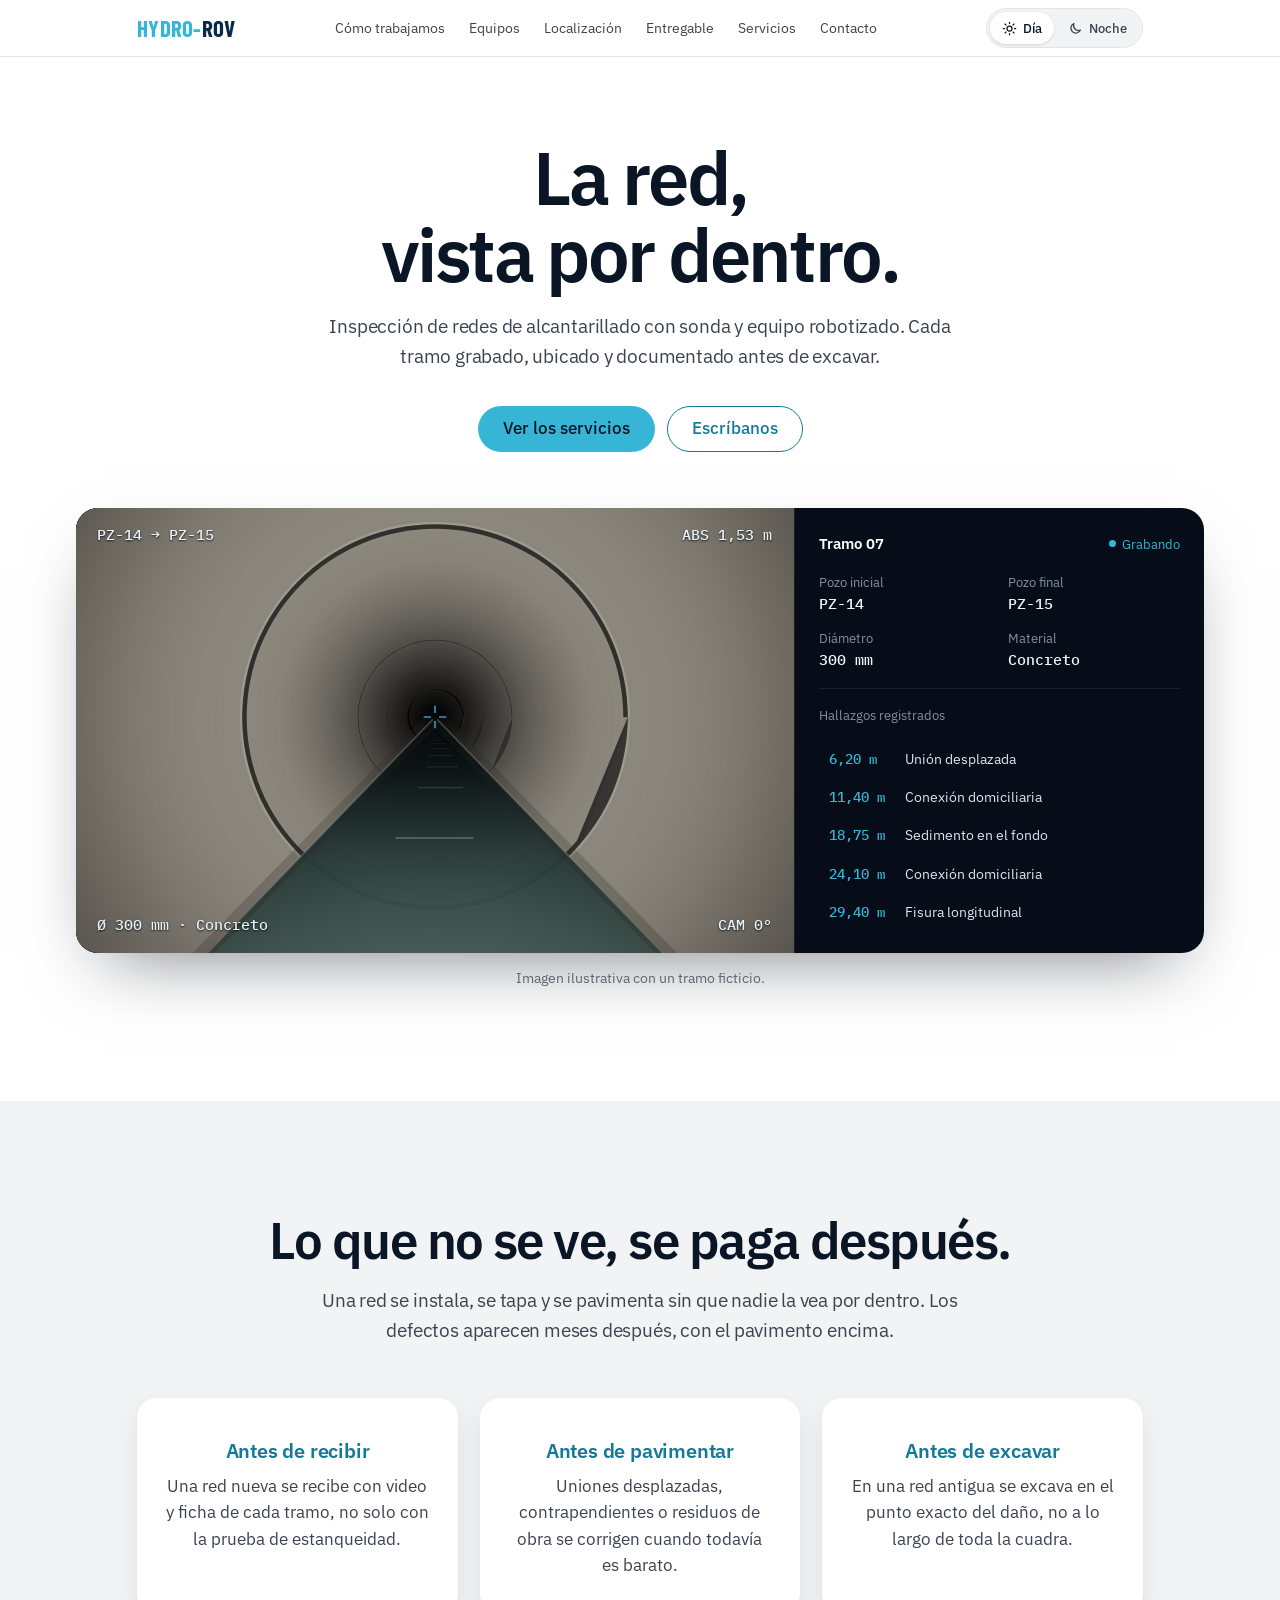
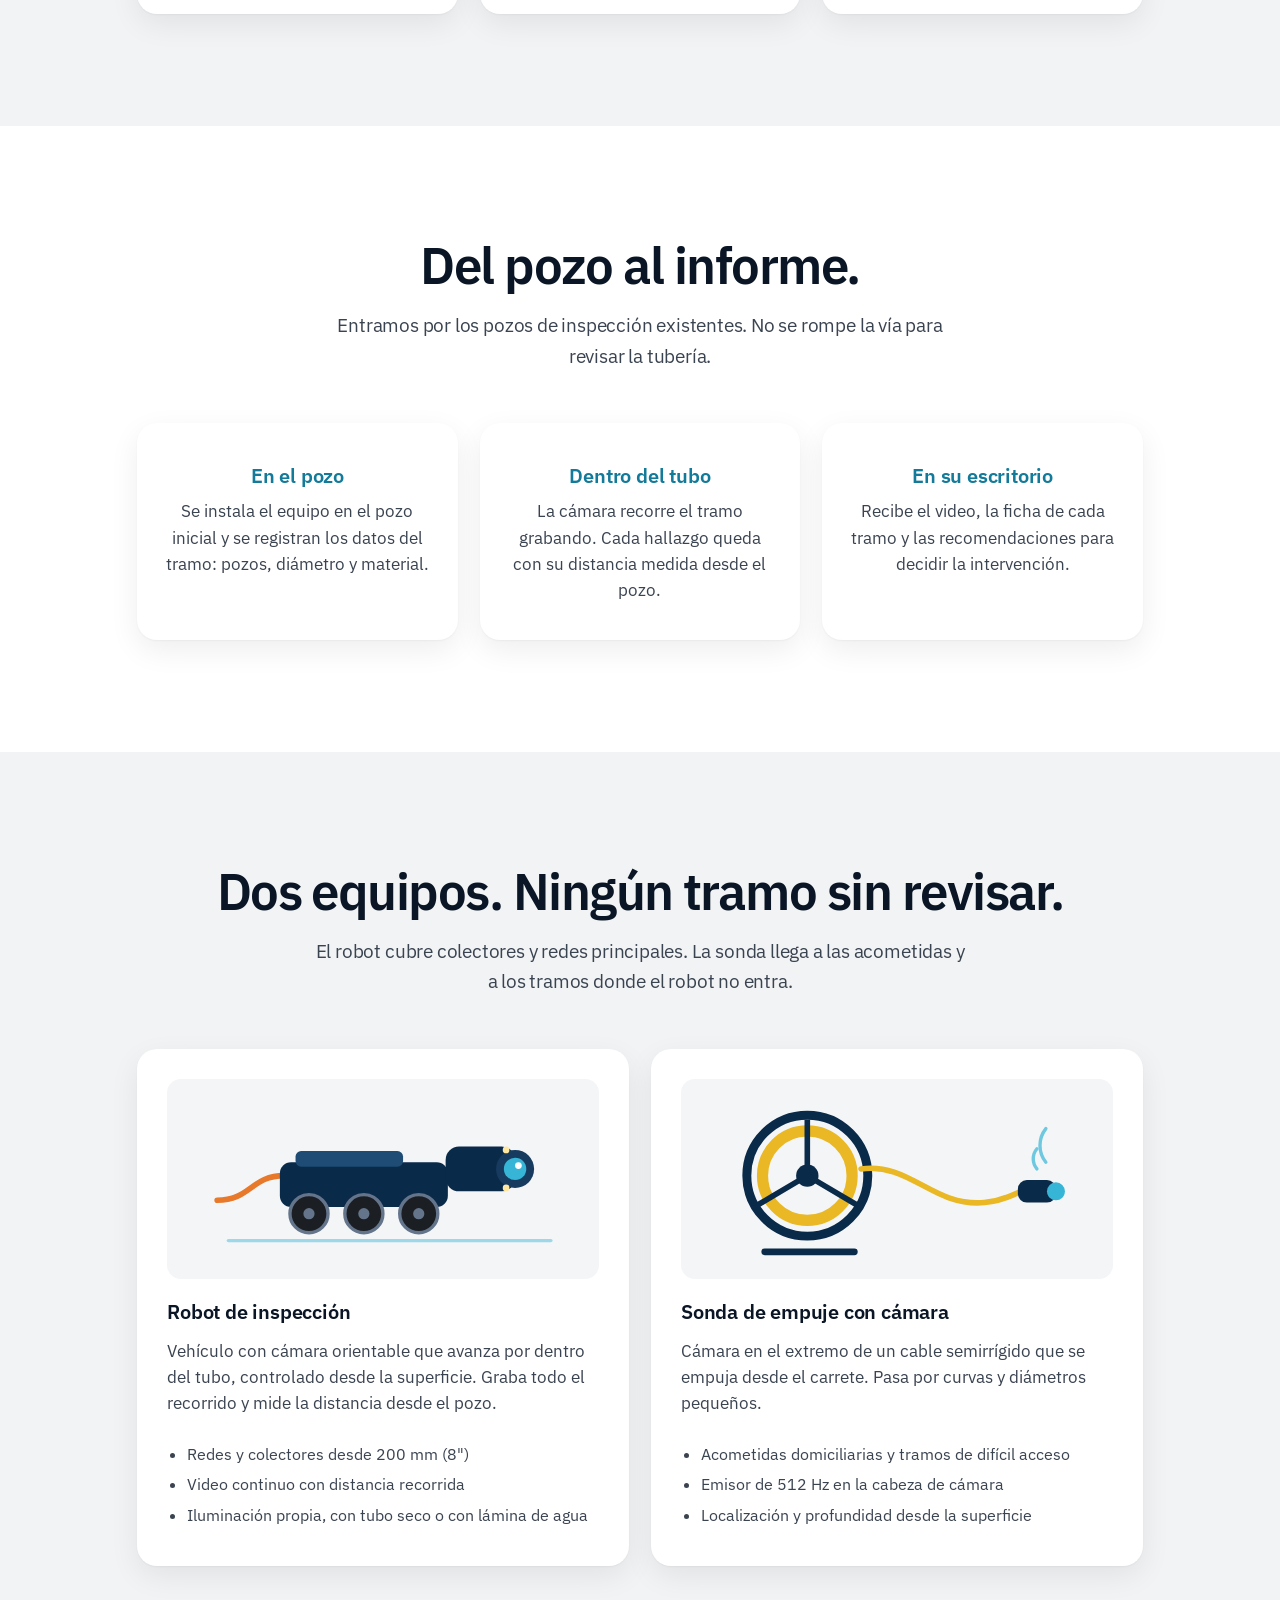
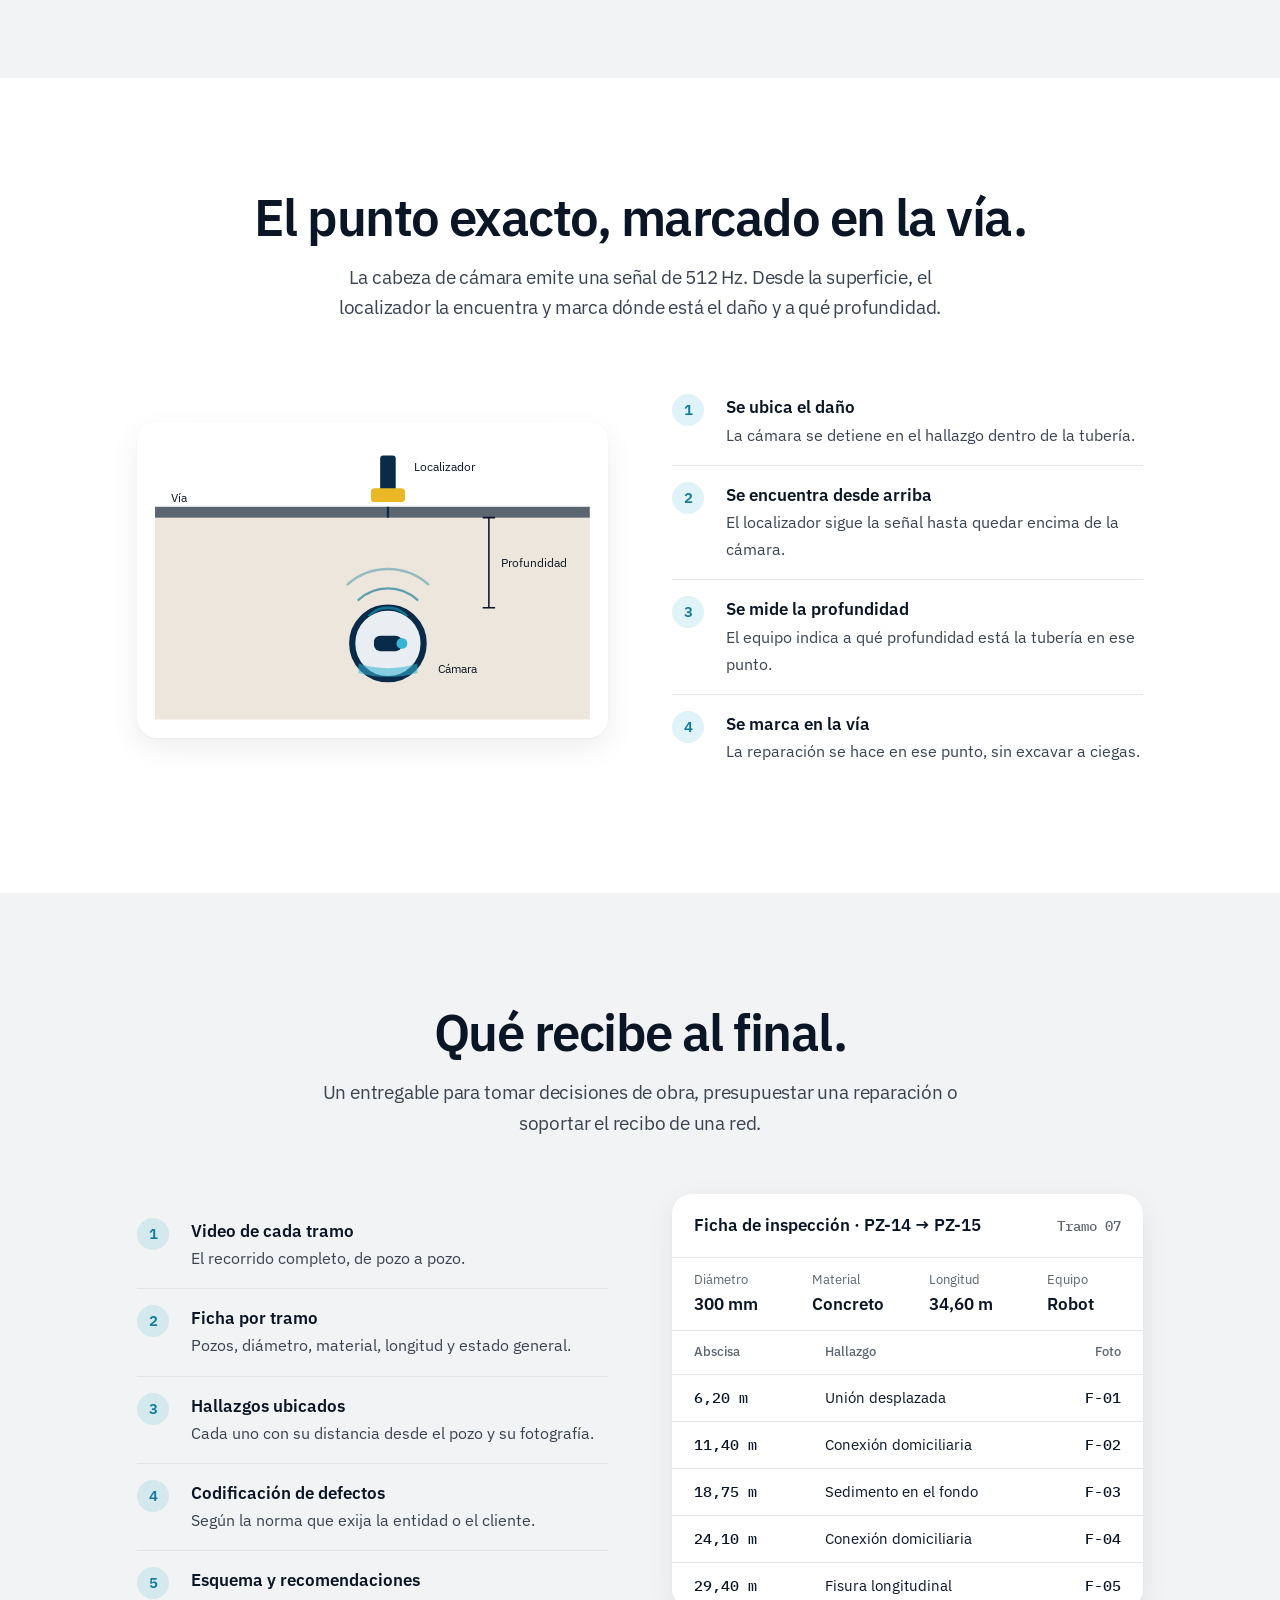
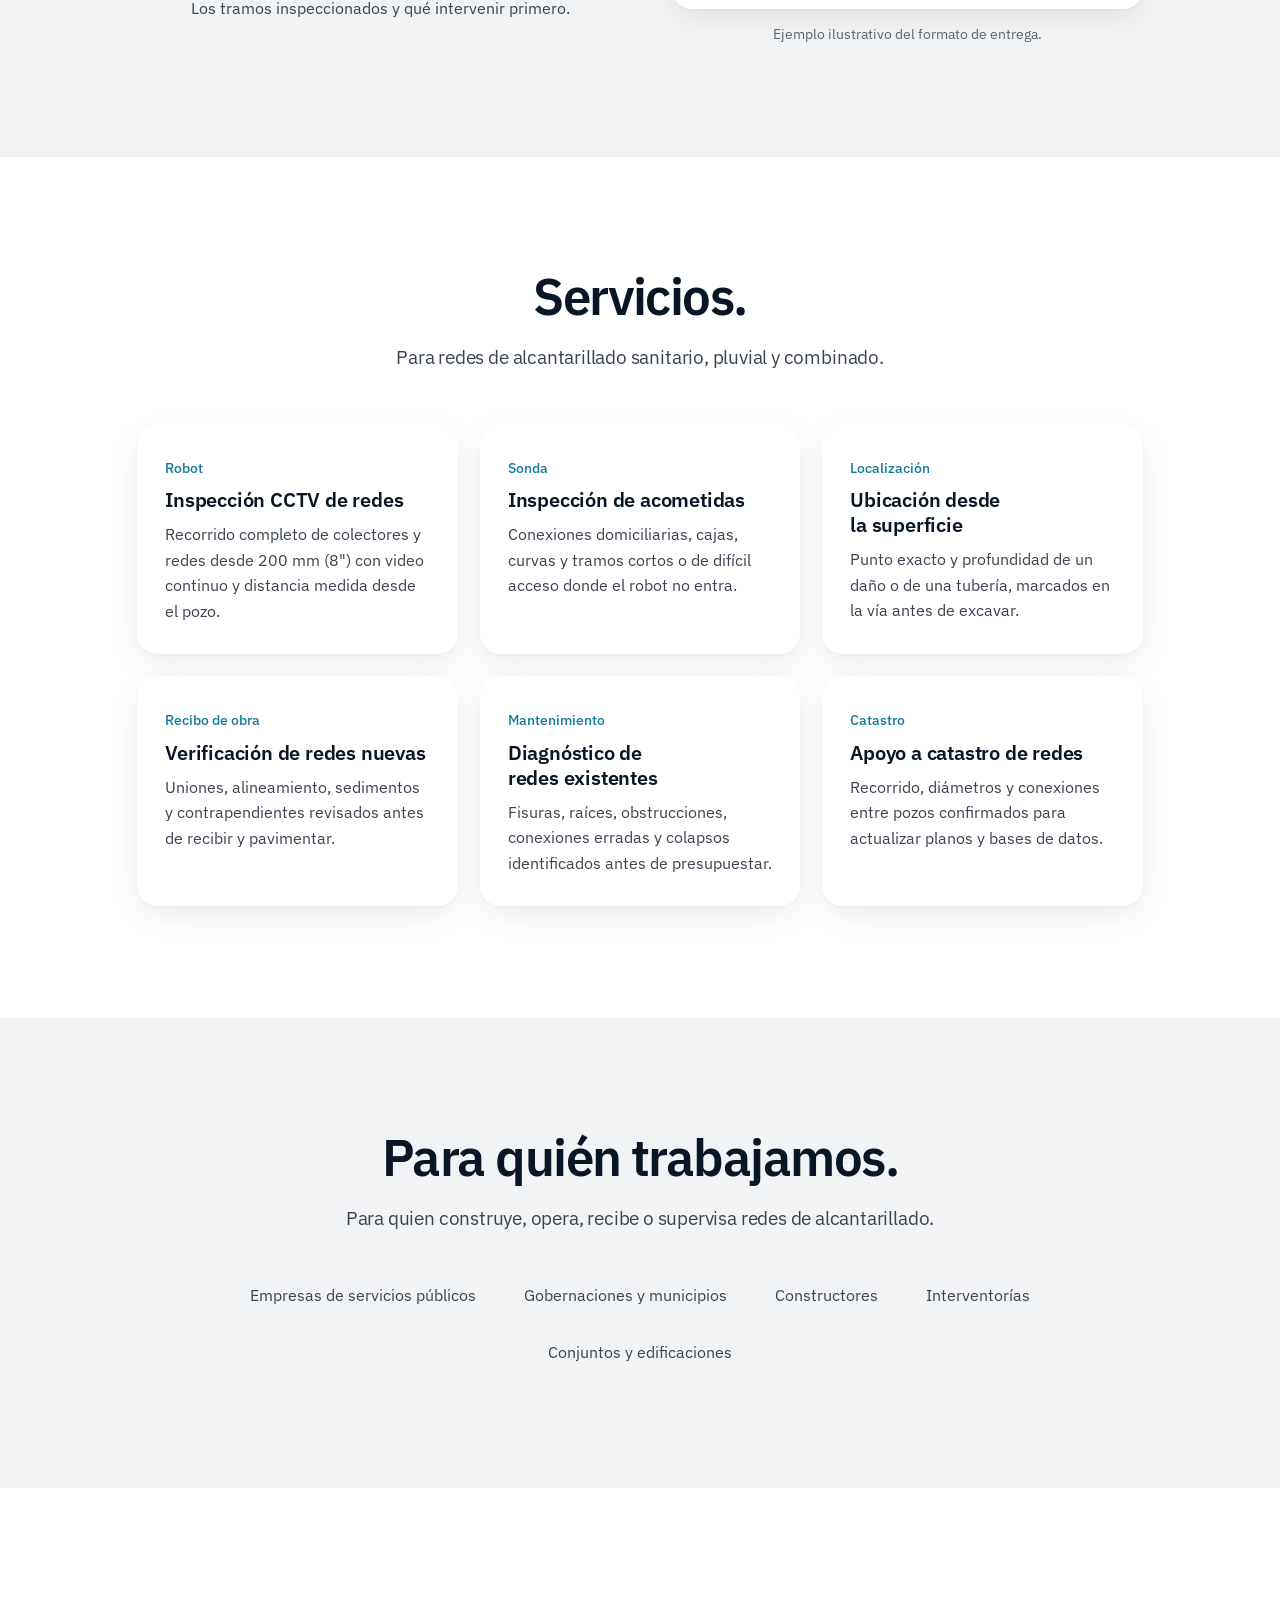
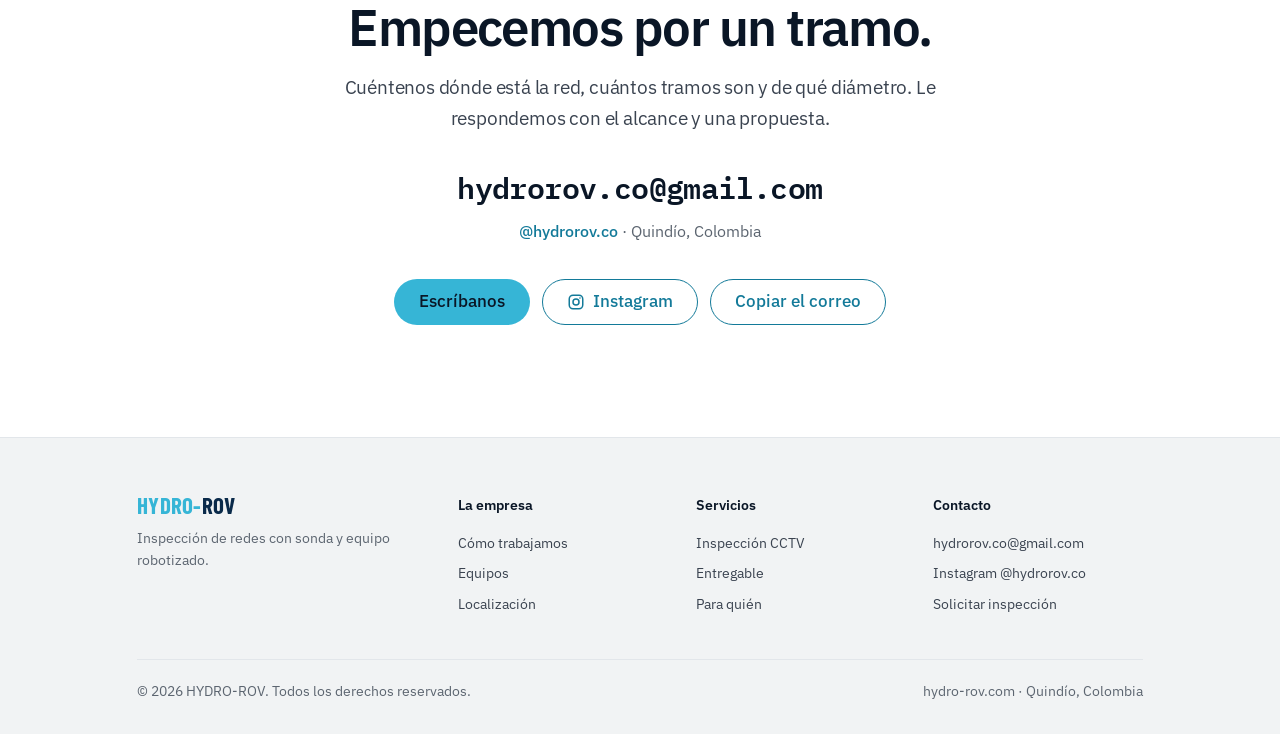
==== index.html @ fede7dc1 "Enlace a Instagram @hydrorov.co en contacto y pie; corrige tamaño de letra de botones Co-Authored-By" ====
<!DOCTYPE html>
<html lang="es">
<head>
<meta charset="utf-8">
<meta name="viewport" content="width=device-width, initial-scale=1">
<title>HYDRO-ROV · Inspección de redes</title>
<meta name="description" content="HYDRO-ROV: inspección CCTV de redes de alcantarillado con sonda y equipo robotizado. Cada tramo grabado, ubicado y documentado. Quindío, Colombia.">
<meta property="og:title" content="HYDRO-ROV · La red, vista por dentro.">
<meta property="og:description" content="Inspección de redes de alcantarillado con sonda y equipo robotizado.">
<meta property="og:url" content="https://hydro-rov.com">
<meta name="theme-color" content="#0A1626">
<link rel="icon" href="data:image/svg+xml,%3Csvg xmlns='http://www.w3.org/2000/svg' viewBox='0 0 64 64'%3E%3Crect width='64' height='64' rx='14' fill='%230A2A4A'/%3E%3Ccircle cx='32' cy='32' r='19' fill='none' stroke='%2336B5D6' stroke-width='6'/%3E%3Cpath d='M17 40 Q32 33 47 40' fill='none' stroke='%2336B5D6' stroke-width='5' stroke-linecap='round'/%3E%3Ccircle cx='32' cy='29' r='5' fill='%23fff'/%3E%3C/svg%3E">
<link rel="preconnect" href="https://fonts.googleapis.com">
<link rel="preconnect" href="https://fonts.gstatic.com" crossorigin>
<link href="https://fonts.googleapis.com/css2?family=IBM+Plex+Sans:wght@400;500;600;700&family=IBM+Plex+Mono:wght@500&family=Barlow+Condensed:wght@700&display=swap" rel="stylesheet">
<style>
/* VOICE: sobrio, formal (usted), titulares cortos terminados en punto — la línea de info.eva-pmo.com.
   IDEA: la pantalla del operador CCTV: lo que la cámara ve dentro del tubo y los datos del tramo al lado.
   PICTURE: consola oscura con la vista del tubo; equipos y corte de la vía dibujados en tarjetas blancas.
   COLOUR and TYPE: blanco y gris claro alternos, tinta casi negra, cian y azul marino del logo; IBM Plex Sans.
   LAYOUT: secciones centradas, tarjetas blancas sobre gris, una evidencia grande por sección, pie en tres columnas. */
:root{color-scheme:light dark;
 --bg:light-dark(#FFFFFF,#070B14);--alt:light-dark(#F1F3F4,#0B111D);--tile:light-dark(#FFFFFF,#0F1727);
 --ink:light-dark(#0A1626,#E6EAF0);--sub:light-dark(#3A4350,#B4BECB);--mute:light-dark(#5C6570,#8C98A8);
 --line:light-dark(#E2E6EA,#1C2638);--teal:light-dark(#137A99,#5CC8E4);
 --cyan:#36B5D6;--navy:#0A2A4A;--console:#070D18;
 --shadow:0 1px 2px rgba(0,0,0,.04),0 10px 30px rgba(0,0,0,.07)}
:root[data-theme=light]{color-scheme:light}:root[data-theme=dark]{color-scheme:dark}
*{box-sizing:border-box;min-width:0}
html{scroll-behavior:smooth;scroll-padding-top:64px;overflow-x:clip}
body{margin:0;background:var(--bg);color:var(--ink);font:17px/1.6 "IBM Plex Sans",system-ui,-apple-system,"Segoe UI",Arial,sans-serif;overflow-x:clip;-webkit-font-smoothing:antialiased}
h1,h2,h3{margin:0;font-weight:600;text-wrap:balance}
h1{font-size:clamp(44px,7vw,74px);line-height:1.04;letter-spacing:-.035em}
h2{font-size:clamp(34px,4.6vw,51px);line-height:1.06;letter-spacing:-.03em}
h3{font-size:20px;line-height:1.25;letter-spacing:-.01em}
p{margin:0}a{color:inherit}
.wrap{max-width:1108px;margin:0 auto;padding:0 max(32px,4vw)}
.c{text-align:center}
.sec{padding:clamp(72px,9vw,112px) 0}
.sec.alt{background:var(--alt)}
.sub{font-size:19px;color:var(--sub);max-width:660px;margin:18px auto 0;letter-spacing:-.01em}
.mono{font-family:"IBM Plex Mono",ui-monospace,monospace;font-weight:500}
.note{font-size:14px;color:var(--mute);text-align:center;margin-top:14px}
.btns{display:flex;flex-wrap:wrap;gap:12px;justify-content:center;margin-top:34px}
.btn{display:inline-flex;align-items:center;justify-content:center;min-height:46px;padding:0 24px;border-radius:980px;font-family:inherit;font-weight:500;font-size:17px;line-height:1;text-decoration:none;cursor:pointer;border:1px solid transparent;transition:background .15s,border-color .15s}
.btn.pri{background:var(--cyan);color:#0A1626}.btn.pri:hover{background:#56C4E0}
.btn.gho{border-color:var(--teal);color:var(--teal);background:transparent}.btn.gho:hover{background:color-mix(in srgb,var(--teal) 8%,transparent)}
a:focus-visible,button:focus-visible{outline:3px solid var(--cyan);outline-offset:3px}

/* Barra */
header{position:sticky;top:0;z-index:30;background:color-mix(in srgb,var(--bg) 86%,transparent);backdrop-filter:saturate(180%) blur(14px);-webkit-backdrop-filter:saturate(180%) blur(14px);border-bottom:1px solid var(--line)}
.bar{display:flex;align-items:center;justify-content:space-between;gap:16px;height:56px;max-width:1108px;margin:0 auto;padding:0 max(32px,4vw)}
.logo{font:700 23px/1 "Barlow Condensed",sans-serif;letter-spacing:.01em;text-decoration:none;white-space:nowrap}
.logo b{color:var(--cyan)}.logo span{color:light-dark(var(--navy),#fff)}
nav.main{display:flex;gap:2px;align-items:center}
nav.main a{font-size:14px;color:var(--sub);text-decoration:none;padding:8px 11px;border-radius:8px}
nav.main a:hover{color:var(--ink)}
.burger{display:none;width:44px;height:44px;border:0;background:transparent;color:var(--ink);border-radius:10px;cursor:pointer}
.velo{display:none}


/* Selector Día / Noche */
.modo{display:inline-flex;padding:3px;border-radius:980px;background:var(--alt);border:1px solid var(--line);gap:2px;margin-left:10px}
.modo button{border:0;background:transparent;color:var(--sub);font-family:inherit;font-weight:500;font-size:13px;line-height:1;padding:0 12px;height:32px;border-radius:980px;cursor:pointer;display:inline-flex;align-items:center;gap:6px}
.modo button[aria-pressed=true]{background:var(--tile);color:var(--ink);box-shadow:0 1px 3px rgba(0,0,0,.12)}
.modo svg{width:15px;height:15px}
.right{display:flex;align-items:center;gap:6px}
@media (max-width:820px){.modo{margin-left:0}.modo button{padding:0 10px;height:34px}}
@media (max-width:380px){.modo button span{display:none}}

/* Consola del héroe */
.hero{padding:clamp(64px,8vw,82px) 0 clamp(80px,10vw,112px)}
.console{margin:56px auto 0;max-width:1180px;padding:0 max(16px,2vw)}
.frame{background:var(--console);border-radius:22px;overflow:hidden;box-shadow:0 30px 70px -30px rgba(7,13,24,.55),0 0 0 1px rgba(255,255,255,.06);display:grid;grid-template-columns:minmax(0,1.75fr) minmax(0,1fr);color:#DCE6EF}
.cam{position:relative;background:#02070E;overflow:hidden;min-height:360px}
.cam canvas{position:absolute;inset:0;display:block;width:100%;height:100%}
.hud{position:absolute;color:#E8F4FA;font-size:clamp(11px,1.35vw,15px);text-shadow:0 1px 2px rgba(0,0,0,.8);white-space:nowrap}
.hud.tl{top:3.5%;left:3%}.hud.tr{top:3.5%;right:3%}.hud.bl{bottom:3.5%;left:3%}.hud.br{bottom:3.5%;right:3%}
.cross{position:absolute;left:50%;top:47%;width:4.5%;min-width:26px;transform:translate(-50%,-50%);opacity:.85}
.hl li{transition:background .3s}
.panel{text-align:left;padding:24px 24px 22px;border-left:1px solid rgba(255,255,255,.07);display:flex;flex-direction:column;gap:16px;font-size:14px}
.panel .k{color:#7F92A6;font-size:12.5px}
.panel .v{font-size:15px;color:#F2F6FA;white-space:nowrap}
.pgrid{display:grid;grid-template-columns:1fr 1fr;gap:12px 16px;padding-bottom:16px;border-bottom:1px solid rgba(255,255,255,.08)}
.pttl{display:flex;justify-content:space-between;align-items:center;gap:10px}
.pttl b{font-weight:600;font-size:15px;color:#fff}
.live{display:inline-flex;align-items:center;gap:6px;color:var(--cyan);font-size:12.5px}
.live i{width:7px;height:7px;border-radius:50%;background:var(--cyan);animation:blink 1.6s steps(1) infinite}
@keyframes blink{50%{opacity:0}}
.hl{list-style:none;margin:0;padding:0;display:flex;flex-direction:column;gap:2px}
.hl li{display:grid;grid-template-columns:66px minmax(0,1fr);gap:10px;padding:7px 10px;border-radius:8px}
.hl li.on{background:rgba(54,181,214,.12)}
.hl .a{color:var(--cyan);white-space:nowrap}

/* Tarjetas */
.tiles{display:grid;gap:22px;margin-top:52px}
.t3{grid-template-columns:repeat(3,minmax(0,1fr))}
.t2{grid-template-columns:repeat(2,minmax(0,1fr))}
.tile{background:var(--tile);border-radius:20px;padding:40px 28px 36px;box-shadow:var(--shadow)}
.tile.c h3{color:var(--teal);margin-bottom:10px}
.tile p{color:var(--sub);font-size:16.5px}
.tile.eq{padding:30px 30px 32px;display:flex;flex-direction:column;gap:14px}
.tile.eq svg{width:100%;height:auto;max-height:200px;margin-bottom:6px;background:#F3F5F7;border-radius:14px;padding:16px}
.tile ul{margin:6px 0 0;padding-left:20px;color:var(--sub);font-size:16px}.tile li{margin:5px 0}

/* Lista numerada */
.split{display:grid;grid-template-columns:minmax(0,1fr) minmax(0,1fr);gap:clamp(32px,5vw,64px);align-items:center;margin-top:56px}
.nums{list-style:none;margin:0;padding:0;counter-reset:n}
.nums li{counter-increment:n;display:grid;grid-template-columns:40px minmax(0,1fr);gap:14px;padding:16px 0;border-top:1px solid var(--line)}
.nums li:first-child{border-top:0}
.nums li::before{content:counter(n);width:32px;height:32px;border-radius:50%;background:color-mix(in srgb,var(--cyan) 16%,transparent);color:var(--teal);font-weight:600;font-size:15px;display:grid;place-items:center}
.nums b{display:block;font-weight:600;font-size:17px}
.nums span{color:var(--sub);font-size:16px}

/* Corte de vía */
.corte{background:#FFFFFF;border-radius:20px;box-shadow:var(--shadow);padding:18px}
.corte svg{display:block;width:100%;height:auto}

/* Ficha */
.ficha{background:var(--tile);border-radius:20px;box-shadow:var(--shadow);overflow:hidden}
.ficha .top{padding:18px 22px;border-bottom:1px solid var(--line);display:flex;justify-content:space-between;gap:10px;flex-wrap:wrap;align-items:baseline}
.ficha .top b{font-weight:600}.ficha .top span{color:var(--mute);font-size:14px;white-space:nowrap}
.datos{display:grid;grid-template-columns:repeat(4,minmax(0,1fr));border-bottom:1px solid var(--line)}
.datos div{padding:12px 22px}.datos small{display:block;color:var(--mute);font-size:13px}.datos b{font-weight:600;white-space:nowrap}
table{width:100%;border-collapse:collapse;font-size:15px}
th,td{text-align:left;padding:11px 22px;border-bottom:1px solid var(--line)}
th{font-size:13px;color:var(--mute);font-weight:500}
td.n{text-align:right;white-space:nowrap}tr:last-child td{border-bottom:0}

/* Servicios */
.srv{background:var(--tile);border-radius:20px;box-shadow:var(--shadow);padding:30px 28px 30px}
.srv small{color:var(--teal);font-size:14px;font-weight:500}
.srv h3{margin:6px 0 10px}
.srv p{color:var(--sub);font-size:16px}

/* Clientes */
.clientes{display:flex;flex-wrap:wrap;justify-content:center;gap:12px;margin-top:40px}
.clientes span{padding:10px 18px;border-radius:980px;background:var(--alt);color:var(--sub);font-size:16px}

/* Contacto */
.mail{font-size:clamp(22px,3vw,30px);font-weight:600;letter-spacing:-.02em;margin-top:30px;overflow-wrap:anywhere}
.lugar{color:var(--mute);margin-top:8px;font-size:16px}

.btn.ig{gap:8px}
.handle{color:var(--teal);text-decoration:none;font-weight:500}.handle:hover{text-decoration:underline}
/* Pie */
footer{background:var(--alt);border-top:1px solid var(--line);padding:56px 0 32px;font-size:14px;color:var(--mute)}
.cols{display:grid;grid-template-columns:1.4fr 1fr 1fr 1fr;gap:28px}
.cols h4{margin:0 0 12px;font-size:14px;font-weight:600;color:var(--ink)}
.cols a{display:block;text-decoration:none;color:var(--sub);padding:4px 0}.cols a:hover{color:var(--ink)}
.legal{margin-top:40px;padding-top:20px;border-top:1px solid var(--line);display:flex;flex-wrap:wrap;justify-content:space-between;gap:10px}

/* Aparición */
.rv{opacity:0;transform:translateY(18px);transition:opacity .7s ease,transform .7s ease}
.rv.in{opacity:1;transform:none}
@media (prefers-reduced-motion:reduce){.rv{opacity:1;transform:none;transition:none}.live i{animation:none}html{scroll-behavior:auto}}

@media (max-width:980px){
 .frame{grid-template-columns:minmax(0,1fr)}
 .cam{aspect-ratio:15/8;min-height:0}
 .panel{border-left:0;border-top:1px solid rgba(255,255,255,.07)}
 .t3{grid-template-columns:minmax(0,1fr)}
 .split{grid-template-columns:minmax(0,1fr)}
 .cols{grid-template-columns:1fr 1fr}
}
/* Celular: menú ☰ con velo */
@media (max-width:820px){
 .burger{display:grid;place-items:center}
 nav.main{position:fixed;top:56px;right:0;bottom:0;width:min(300px,84vw);flex-direction:column;align-items:stretch;gap:2px;padding:14px;background:var(--bg);border-left:1px solid var(--line);transform:translateX(100%);visibility:hidden;transition:transform .25s ease,visibility 0s linear .25s;z-index:40;overflow-y:auto}
 nav.main a{font-size:17px;padding:13px 14px;color:var(--ink)}
 body.menu nav.main{transform:none;visibility:visible;transition:transform .25s ease}
 body.menu .velo{display:block;position:fixed;inset:56px 0 0;background:rgba(7,11,20,.45);z-index:35}
 .t2{grid-template-columns:minmax(0,1fr)}
 .datos{grid-template-columns:repeat(2,minmax(0,1fr))}
}
@media (max-width:600px){
 .wrap,.bar{padding:0 20px}
 .tile{padding:30px 22px 28px}
 th,td{padding:10px 14px}.datos div{padding:10px 14px}
 .btns .btn{flex:1 1 100%}
 .cols{grid-template-columns:1fr}
 .hl li{grid-template-columns:60px minmax(0,1fr)}
}
/* Celular acostado: se resuelve por altura */
@media (max-height:560px) and (orientation:landscape){
 .hero{padding:36px 0 48px}h1{font-size:clamp(34px,5vw,48px)}
 .sub{font-size:17px;margin-top:12px}.btns{margin-top:20px}
 .console{margin-top:32px}
 .frame{grid-template-columns:minmax(0,1.5fr) minmax(0,1fr)}
 .panel{border-top:0;border-left:1px solid rgba(255,255,255,.07)}
 .cam{aspect-ratio:auto;min-height:240px}
 .sec{padding:48px 0}
}
</style>
</head>
<body>

<header>
 <div class="bar">
  <a class="logo" href="#inicio" aria-label="HYDRO-ROV, inicio"><b>HYDRO-</b><span>ROV</span></a>
  <nav class="main" id="menu" aria-label="Secciones">
   <a href="#como">Cómo trabajamos</a>
   <a href="#equipos">Equipos</a>
   <a href="#localizacion">Localización</a>
   <a href="#entregable">Entregable</a>
   <a href="#servicios">Servicios</a>
   <a href="#contacto">Contacto</a>
  </nav>
  <div class="right">
  <div class="modo" role="group" aria-label="Vista de la página">
   <button type="button" data-m="light" aria-pressed="true"><svg viewBox="0 0 24 24" fill="none" stroke="currentColor" stroke-width="2" stroke-linecap="round"><circle cx="12" cy="12" r="4"/><path d="M12 2v2M12 20v2M4.9 4.9l1.4 1.4M17.7 17.7l1.4 1.4M2 12h2M20 12h2M4.9 19.1l1.4-1.4M17.7 6.3l1.4-1.4"/></svg><span>Día</span></button>
   <button type="button" data-m="dark" aria-pressed="false"><svg viewBox="0 0 24 24" fill="none" stroke="currentColor" stroke-width="2" stroke-linecap="round" stroke-linejoin="round"><path d="M20 14.5A8 8 0 0 1 9.5 4a8 8 0 1 0 10.5 10.5z"/></svg><span>Noche</span></button>
  </div>
  <button class="burger" id="burger" type="button" aria-label="Abrir menú" aria-expanded="false" aria-controls="menu">
   <svg width="24" height="24" viewBox="0 0 24 24" fill="none" stroke="currentColor" stroke-width="2" stroke-linecap="round"><path d="M4 7h16M4 12h16M4 17h16"/></svg>
  </button>
  </div>
 </div>
 <div class="velo" id="velo"></div>
</header>

<main>
<section class="hero c" id="inicio">
 <div class="wrap">
  <h1>La red,<br>vista por dentro.</h1>
  <p class="sub">Inspección de redes de alcantarillado con sonda y equipo robotizado. Cada tramo grabado, ubicado y documentado antes de excavar.</p>
  <div class="btns">
   <a class="btn pri" href="#servicios">Ver los servicios</a>
   <a class="btn gho" href="#contacto">Escríbanos</a>
  </div>
 </div>
 <div class="console rv">
  <div class="frame">
   <div class="cam">
    <canvas id="tubo" role="img" aria-label="Recorrido de la cámara dentro de una tubería de concreto: uniones entre tubos, acometidas domiciliarias y lámina de agua en el fondo"></canvas>
    <div class="hud tl mono">PZ-14 → PZ-15</div>
    <div class="hud tr mono" id="abs">ABS 0,00 m</div>
    <div class="hud bl mono">Ø 300 mm · Concreto</div>
    <div class="hud br mono">CAM 0°</div>
    <svg class="cross" viewBox="0 0 40 40" aria-hidden="true"><path d="M20 6v9M20 25v9M6 20h9M25 20h9" stroke="#36B5D6" stroke-width="2" fill="none"/></svg>
   </div>
   <aside class="panel" aria-label="Datos del tramo">
    <div class="pttl"><b>Tramo 07</b><span class="live"><i></i>Grabando</span></div>
    <div class="pgrid">
     <div><div class="k">Pozo inicial</div><div class="v mono">PZ-14</div></div>
     <div><div class="k">Pozo final</div><div class="v mono">PZ-15</div></div>
     <div><div class="k">Diámetro</div><div class="v mono">300 mm</div></div>
     <div><div class="k">Material</div><div class="v mono">Concreto</div></div>
    </div>
    <div class="k">Hallazgos registrados</div>
    <ul class="hl" id="hl"></ul>
   </aside>
  </div>
  <p class="note">Imagen ilustrativa con un tramo ficticio.</p>
 </div>
</section>

<section class="sec alt" id="porque">
 <div class="wrap c">
  <h2>Lo que no se ve, se paga después.</h2>
  <p class="sub">Una red se instala, se tapa y se pavimenta sin que nadie la vea por dentro. Los defectos aparecen meses después, con el pavimento encima.</p>
  <div class="tiles t3">
   <div class="tile c rv"><h3>Antes de recibir</h3><p>Una red nueva se recibe con video y ficha de cada tramo, no solo con la prueba de estanqueidad.</p></div>
   <div class="tile c rv"><h3>Antes de pavimentar</h3><p>Uniones desplazadas, contrapendientes o residuos de obra se corrigen cuando todavía es barato.</p></div>
   <div class="tile c rv"><h3>Antes de excavar</h3><p>En una red antigua se excava en el punto exacto del daño, no a lo largo de toda la cuadra.</p></div>
  </div>
 </div>
</section>

<section class="sec" id="como">
 <div class="wrap c">
  <h2>Del pozo al informe.</h2>
  <p class="sub">Entramos por los pozos de inspección existentes. No se rompe la vía para revisar la tubería.</p>
  <div class="tiles t3">
   <div class="tile c rv"><h3>En el pozo</h3><p>Se instala el equipo en el pozo inicial y se registran los datos del tramo: pozos, diámetro y material.</p></div>
   <div class="tile c rv"><h3>Dentro del tubo</h3><p>La cámara recorre el tramo grabando. Cada hallazgo queda con su distancia medida desde el pozo.</p></div>
   <div class="tile c rv"><h3>En su escritorio</h3><p>Recibe el video, la ficha de cada tramo y las recomendaciones para decidir la intervención.</p></div>
  </div>
 </div>
</section>

<section class="sec alt" id="equipos">
 <div class="wrap c">
  <h2>Dos equipos. Ningún tramo sin revisar.</h2>
  <p class="sub">El robot cubre colectores y redes principales. La sonda llega a las acometidas y a los tramos donde el robot no entra.</p>
  <div class="tiles t2" style="text-align:left">
   <article class="tile eq rv">
    <svg viewBox="0 0 320 150" aria-hidden="true">
     <path d="M12 94 C42 94 42 72 72 72" fill="none" stroke="#E8782A" stroke-width="5" stroke-linecap="round"/>
     <rect x="68" y="60" width="150" height="40" rx="10" fill="#0A2A4A"/>
     <rect x="82" y="50" width="96" height="14" rx="5" fill="#1E4C74"/>
     <rect x="216" y="46" width="62" height="40" rx="12" fill="#0A2A4A"/>
     <circle cx="278" cy="66" r="17" fill="#173B5E"/><circle cx="278" cy="66" r="10" fill="#36B5D6"/><circle cx="281" cy="63" r="3" fill="#fff"/>
     <g fill="#FFE7A0"><circle cx="270" cy="49" r="3"/><circle cx="270" cy="83" r="3"/></g>
     <g fill="#1B1F24" stroke="#64748B" stroke-width="3"><circle cx="94" cy="106" r="17"/><circle cx="143" cy="106" r="17"/><circle cx="192" cy="106" r="17"/></g>
     <g fill="#64748B"><circle cx="94" cy="106" r="5"/><circle cx="143" cy="106" r="5"/><circle cx="192" cy="106" r="5"/></g>
     <path d="M22 130 H310" stroke="#36B5D6" stroke-width="3" stroke-linecap="round" opacity=".45"/>
    </svg>
    <h3>Robot de inspección</h3>
    <p>Vehículo con cámara orientable que avanza por dentro del tubo, controlado desde la superficie. Graba todo el recorrido y mide la distancia desde el pozo.</p>
    <ul><li>Redes y colectores desde 200 mm (8")</li><li>Video continuo con distancia recorrida</li><li>Iluminación propia, con tubo seco o con lámina de agua</li></ul>
   </article>
   <article class="tile eq rv">
    <svg viewBox="0 0 320 150" aria-hidden="true">
     <circle cx="80" cy="72" r="54" fill="none" stroke="#0A2A4A" stroke-width="8"/>
     <circle cx="80" cy="72" r="40" fill="none" stroke="#E9B824" stroke-width="10"/>
     <circle cx="80" cy="72" r="10" fill="#0A2A4A"/>
     <path d="M80 72 L80 22 M80 72 L124 98 M80 72 L36 98" stroke="#0A2A4A" stroke-width="5"/>
     <path d="M128 66 C172 60 192 100 238 96 C258 94 264 88 272 86" fill="none" stroke="#E9B824" stroke-width="5" stroke-linecap="round"/>
     <rect x="268" y="76" width="34" height="20" rx="8" fill="#0A2A4A"/><circle cx="302" cy="86" r="8" fill="#36B5D6"/>
     <g fill="none" stroke="#36B5D6" stroke-width="3" stroke-linecap="round" opacity=".7"><path d="M285 66 a14 14 0 0 1 0 -18"/><path d="M293 60 a24 24 0 0 1 0 -30"/></g>
     <path d="M42 140 H122" stroke="#0A2A4A" stroke-width="6" stroke-linecap="round"/>
    </svg>
    <h3>Sonda de empuje con cámara</h3>
    <p>Cámara en el extremo de un cable semirrígido que se empuja desde el carrete. Pasa por curvas y diámetros pequeños.</p>
    <ul><li>Acometidas domiciliarias y tramos de difícil acceso</li><li>Emisor de 512 Hz en la cabeza de cámara</li><li>Localización y profundidad desde la superficie</li></ul>
   </article>
  </div>
 </div>
</section>

<section class="sec" id="localizacion">
 <div class="wrap">
  <div class="c">
   <h2>El punto exacto, marcado en la vía.</h2>
   <p class="sub">La cabeza de cámara emite una señal de 512 Hz. Desde la superficie, el localizador la encuentra y marca dónde está el daño y a qué profundidad.</p>
  </div>
  <div class="split">
   <div class="corte rv">
    <svg viewBox="0 0 560 360" role="img" aria-label="Corte de la vía: tubería enterrada con la cámara emitiendo señal hacia el localizador en la superficie">
     <rect x="0" y="0" width="560" height="96" fill="none"/>
     <rect x="0" y="96" width="560" height="264" fill="#C9B79A" opacity=".35"/>
     <rect x="0" y="86" width="560" height="14" fill="#5B6670"/>
     <circle cx="300" cy="262" r="46" fill="#E8EEF2" stroke="#0A2A4A" stroke-width="8"/>
     <path d="M262 288 Q300 300 338 288 L338 300 Q300 310 262 300Z" fill="#36B5D6" opacity=".55"/>
     <rect x="282" y="252" width="36" height="20" rx="8" fill="#0A2A4A"/><circle cx="318" cy="262" r="7" fill="#36B5D6"/>
     <g fill="none" stroke="#137A99" stroke-width="3" stroke-linecap="round">
      <path d="M276 226 a34 34 0 0 1 48 0" opacity=".9"/><path d="M262 206 a56 56 0 0 1 76 0" opacity=".65"/><path d="M248 186 a78 78 0 0 1 104 0" opacity=".4"/>
     </g>
     <rect x="290" y="20" width="20" height="50" rx="4" fill="#0A2A4A"/>
     <rect x="278" y="62" width="44" height="18" rx="5" fill="#E9B824"/>
     <path d="M300 86 V100" stroke="#0A2A4A" stroke-width="3"/>
     <g stroke="#0A1626" stroke-width="2" fill="none"><path d="M430 100 V216"/><path d="M422 100 H438 M422 216 H438"/></g>
     <g font-family="IBM Plex Sans, sans-serif" font-size="16" fill="#0A1626">
      <text x="334" y="40">Localizador</text>
      <text x="446" y="164">Profundidad</text>
      <text x="20" y="80">Vía</text>
      <text x="364" y="300">Cámara</text>
     </g>
    </svg>
   </div>
   <ol class="nums">
    <li><div><b>Se ubica el daño</b><span>La cámara se detiene en el hallazgo dentro de la tubería.</span></div></li>
    <li><div><b>Se encuentra desde arriba</b><span>El localizador sigue la señal hasta quedar encima de la cámara.</span></div></li>
    <li><div><b>Se mide la profundidad</b><span>El equipo indica a qué profundidad está la tubería en ese punto.</span></div></li>
    <li><div><b>Se marca en la vía</b><span>La reparación se hace en ese punto, sin excavar a ciegas.</span></div></li>
   </ol>
  </div>
 </div>
</section>

<section class="sec alt" id="entregable">
 <div class="wrap">
  <div class="c">
   <h2>Qué recibe al final.</h2>
   <p class="sub">Un entregable para tomar decisiones de obra, presupuestar una reparación o soportar el recibo de una red.</p>
  </div>
  <div class="split">
   <ol class="nums rv">
    <li><div><b>Video de cada tramo</b><span>El recorrido completo, de pozo a pozo.</span></div></li>
    <li><div><b>Ficha por tramo</b><span>Pozos, diámetro, material, longitud y estado general.</span></div></li>
    <li><div><b>Hallazgos ubicados</b><span>Cada uno con su distancia desde el pozo y su fotografía.</span></div></li>
    <li><div><b>Codificación de defectos</b><span>Según la norma que exija la entidad o el cliente.</span></div></li>
    <li><div><b>Esquema y recomendaciones</b><span>Los tramos inspeccionados y qué intervenir primero.</span></div></li>
   </ol>
   <figure style="margin:0" class="rv">
    <div class="ficha">
     <div class="top"><b>Ficha de inspección · PZ-14 → PZ-15</b><span class="mono">Tramo 07</span></div>
     <div class="datos">
      <div><small>Diámetro</small><b>300 mm</b></div>
      <div><small>Material</small><b>Concreto</b></div>
      <div><small>Longitud</small><b>34,60 m</b></div>
      <div><small>Equipo</small><b>Robot</b></div>
     </div>
     <div style="overflow-x:auto">
      <table>
       <thead><tr><th>Abscisa</th><th>Hallazgo</th><th style="text-align:right">Foto</th></tr></thead>
       <tbody id="hallazgos"></tbody>
      </table>
     </div>
    </div>
    <figcaption class="note">Ejemplo ilustrativo del formato de entrega.</figcaption>
   </figure>
  </div>
 </div>
</section>

<section class="sec" id="servicios">
 <div class="wrap c">
  <h2>Servicios.</h2>
  <p class="sub">Para redes de alcantarillado sanitario, pluvial y combinado.</p>
  <div class="tiles t3" style="text-align:left" id="lista-srv"></div>
 </div>
</section>

<section class="sec alt" id="clientes">
 <div class="wrap c">
  <h2>Para quién trabajamos.</h2>
  <p class="sub">Para quien construye, opera, recibe o supervisa redes de alcantarillado.</p>
  <div class="clientes">
   <span>Empresas de servicios públicos</span><span>Gobernaciones y municipios</span><span>Constructores</span><span>Interventorías</span><span>Conjuntos y edificaciones</span>
  </div>
 </div>
</section>

<section class="sec" id="contacto">
 <div class="wrap c">
  <h2>Empecemos por un tramo.</h2>
  <p class="sub">Cuéntenos dónde está la red, cuántos tramos son y de qué diámetro. Le respondemos con el alcance y una propuesta.</p>
  <p class="mail mono">hydrorov.co@gmail.com</p>
  <p class="lugar"><a href="https://www.instagram.com/hydrorov.co/" target="_blank" rel="noopener" class="handle">@hydrorov.co</a> · Quindío, Colombia</p>
  <div class="btns">
   <a class="btn pri" href="mailto:hydrorov.co@gmail.com?subject=Solicitud%20de%20inspecci%C3%B3n%20de%20redes">Escríbanos</a>
   <a class="btn gho ig" href="https://www.instagram.com/hydrorov.co/" target="_blank" rel="noopener"><svg viewBox="0 0 24 24" width="18" height="18" fill="none" stroke="currentColor" stroke-width="2" aria-hidden="true"><rect x="3" y="3" width="18" height="18" rx="5"/><circle cx="12" cy="12" r="4"/><circle cx="17.3" cy="6.7" r="1.1" fill="currentColor" stroke="none"/></svg>Instagram</a>
   <button class="btn gho" id="copiar" type="button">Copiar el correo</button>
   <a class="btn gho" id="wa" href="#" style="display:none">WhatsApp</a>
  </div>
 </div>
</section>
</main>

<footer>
 <div class="wrap">
  <div class="cols">
   <div><a class="logo" href="#inicio" style="padding:0"><b>HYDRO-</b><span>ROV</span></a><p style="margin-top:10px;max-width:26em">Inspección de redes con sonda y equipo robotizado.</p></div>
   <div><h4>La empresa</h4><a href="#como">Cómo trabajamos</a><a href="#equipos">Equipos</a><a href="#localizacion">Localización</a></div>
   <div><h4>Servicios</h4><a href="#servicios">Inspección CCTV</a><a href="#entregable">Entregable</a><a href="#clientes">Para quién</a></div>
   <div><h4>Contacto</h4><a href="mailto:hydrorov.co@gmail.com">hydrorov.co@gmail.com</a><a href="https://www.instagram.com/hydrorov.co/" target="_blank" rel="noopener">Instagram @hydrorov.co</a><a href="#contacto">Solicitar inspección</a></div>
  </div>
  <div class="legal"><span>© <span id="anio">2026</span> HYDRO-ROV. Todos los derechos reservados.</span><span>hydro-rov.com · Quindío, Colombia</span></div>
 </div>
</footer>

<script>
{
 /* CONFIGURACIÓN: número de WhatsApp con indicativo, sin espacios ni +. Ej: 573001234567. Vacío = sin botón. */
 const WHATSAPP = '';

 const servicios = [
  ['Robot','Inspección CCTV de redes','Recorrido completo de colectores y redes desde 200 mm (8") con video continuo y distancia medida desde el pozo.'],
  ['Sonda','Inspección de acometidas','Conexiones domiciliarias, cajas, curvas y tramos cortos o de difícil acceso donde el robot no entra.'],
  ['Localización','Ubicación desde la superficie','Punto exacto y profundidad de un daño o de una tubería, marcados en la vía antes de excavar.'],
  ['Recibo de obra','Verificación de redes nuevas','Uniones, alineamiento, sedimentos y contrapendientes revisados antes de recibir y pavimentar.'],
  ['Mantenimiento','Diagnóstico de redes existentes','Fisuras, raíces, obstrucciones, conexiones erradas y colapsos identificados antes de presupuestar.'],
  ['Catastro','Apoyo a catastro de redes','Recorrido, diámetros y conexiones entre pozos confirmados para actualizar planos y bases de datos.']
 ];
 document.getElementById('lista-srv').innerHTML = servicios.map(([c,t,d]) =>
  `<div class="srv rv"><small>${c}</small><h3>${t}</h3><p>${d}</p></div>`).join('');

 /* Hallazgos del tramo de ejemplo (abscisa en m desde el pozo inicial) */
 const H = [
  {a:6.20,  t:'Unión desplazada',      k:'union'},
  {a:11.40, t:'Conexión domiciliaria', k:'aco', ang:38},
  {a:18.75, t:'Sedimento en el fondo', k:'sed'},
  {a:24.10, t:'Conexión domiciliaria', k:'aco', ang:146},
  {a:29.40, t:'Fisura longitudinal',   k:'fis', ang:204}
 ];
 const fmt = v => v.toFixed(2).replace('.', ',') + ' m';
 document.getElementById('hallazgos').innerHTML = H.map((h,i) =>
  `<tr><td class="mono" style="white-space:nowrap">${fmt(h.a)}</td><td>${h.t}</td><td class="mono n">F-0${i+1}</td></tr>`).join('');
 const hl = document.getElementById('hl');
 hl.innerHTML = H.map(h => `<li><span class="a mono">${fmt(h.a)}</span><span>${h.t}</span></li>`).join('');
 const filas = hl.querySelectorAll('li');

 /* Recorrido de la cámara dentro del tubo (canvas, perspectiva real de un cilindro) */
 const cv = document.getElementById('tubo'), g = cv.getContext('2d'), absEl = document.getElementById('abs');
 const R = 0.15, LEN = 34.6, VEL = 0.85, PASO = 1.0, OFF = 0.2, ZN = 0.3, ZF = 42, AGUA = 0.72;
 let W = 0, A = 0, f = 1, ox = 0, oy = 0, cam = 0, last = 0, activo = -2, corre = false;
 const rad = d => d * Math.PI / 180;
 const luz = z => Math.min(1, 1.15 / (1 + Math.pow(z / 1.25, 1.75)));
 const P = (ang, z) => { const s = R * f / z; return [ox + Math.cos(ang) * s, oy - Math.sin(ang) * s]; };
 function medir() {
  const d = Math.min(2, window.devicePixelRatio || 1);
  W = Math.round(cv.clientWidth * d); A = Math.round(cv.clientHeight * d);
  if (!W || !A) return;
  cv.width = W; cv.height = A; ox = W / 2; oy = A * 0.47;
  f = Math.hypot(W, A) / 2 * ZN / R * 1.02;
 }
 function anillo(z, union) {
  const r1 = R * f / z, r2 = R * f / (z + 0.016), r0 = R * f / Math.max(z - 0.008, 0.05), I = luz(z);
  /* borde del tubo anterior, junta oscura y espigo del siguiente */
  g.fillStyle = `rgba(215,212,200,${0.35 * I})`;
  g.beginPath(); g.arc(ox, oy, r0, 0, 7); g.arc(ox, oy, r1, 0, 7, true); g.fill();
  g.fillStyle = `rgba(14,14,14,${0.45 + 0.3 * I})`;
  g.beginPath(); g.arc(ox, oy, r1, 0, 7); g.arc(ox, oy, r2, 0, 7, true); g.fill();
  if (union) {
   const dx = r2 * 0.07, dy = -r2 * 0.05;
   g.fillStyle = `rgba(0,0,0,${0.7 + 0.25 * I})`;
   g.beginPath(); g.arc(ox, oy, r2, 0, 7); g.arc(ox + dx, oy + dy, r2 * 0.985, 0, 7, true); g.fill('evenodd');
   g.lineWidth = Math.max(1, r2 * 0.012); g.strokeStyle = `rgba(225,222,210,${0.5 * I})`;
   g.beginPath(); g.arc(ox + dx, oy + dy, r2 * 0.985, 0, 7); g.stroke();
  }
 }
 function acometida(angD, z0) {
  const a = 0.075, ang = rad(angD), pts = [];
  for (let i = 0; i <= 28; i++) {
   const t = i / 28 * Math.PI * 2, z = z0 + a * Math.sin(t);
   if (z < 0.04) return;
   pts.push(P(ang + (a / R) * Math.cos(t), z));
  }
  const I = luz(z0), c = P(ang, z0), r = a * f / z0;
  g.beginPath(); pts.forEach((p, i) => i ? g.lineTo(p[0], p[1]) : g.moveTo(p[0], p[1])); g.closePath();
  const gr = g.createRadialGradient(c[0], c[1], 0, c[0], c[1], r * 1.2);
  gr.addColorStop(0, '#010305'); gr.addColorStop(0.7, '#060B10'); gr.addColorStop(1, 'rgba(40,48,54,.9)');
  g.fillStyle = gr; g.fill();
  g.lineWidth = Math.max(1, r * 0.08); g.strokeStyle = `rgba(222,218,206,${0.55 * I})`; g.stroke();
  /* sombra interior del ramal: se ve hacia arriba y hacia afuera */
  const k = 0.55, cx2 = c[0] + (c[0] - ox) * 0.06, cy2 = c[1] + (c[1] - oy) * 0.06;
  g.save(); g.clip();
  g.fillStyle = 'rgba(0,0,0,.65)'; g.beginPath(); g.ellipse(cx2, cy2, r * k * 1.1, r * k * 0.8, Math.atan2(c[1] - oy, c[0] - ox), 0, 7); g.fill();
  g.restore();
 }
 function fisura(angD, z1, z2) {
  g.beginPath(); let n = 0, ini = false;
  for (let z = z1; z <= z2; z += 0.04, n++) {
   if (z - cam < 0.05) continue;
   const p = P(rad(angD + 2.2 * Math.sin(n * 1.9) + n * 0.15), z - cam);
   if (ini) g.lineTo(p[0], p[1]); else { g.moveTo(p[0], p[1]); ini = true; }
  }
  const zc = Math.max((z1 + z2) / 2 - cam, 0.3);
  g.lineWidth = Math.max(1, R * f / zc * 0.012); g.strokeStyle = 'rgba(0,0,0,.75)'; g.stroke();
 }
 function plano(z, x0, x1) { const s = f / z; return [[ox + x0 * R * s, oy + AGUA * R * s], [ox + x1 * R * s, oy + AGUA * R * s]]; }
 function dibujar(t) {
  if (!W) return;
  g.fillStyle = '#000'; g.fillRect(0, 0, W, A);
  /* pared del tubo, iluminada por las luces del robot */
  for (let z = ZN * 0.95; z < ZF; z *= 1.035) {
   const k = 0.025 + 0.975 * luz(z);
   g.fillStyle = `rgb(${Math.round(168 * k + 3)},${Math.round(162 * k + 3)},${Math.round(148 * k + 4)})`;
   g.beginPath(); g.arc(ox, oy, R * f / z, 0, 7); g.fill();
  }
  /* uniones, acometidas y fisura, de lejos a cerca */
  const obj = [];
  for (let p = Math.ceil(cam - OFF) + OFF; p <= Math.min(LEN, cam + ZF); p += PASO) {
   const z = p - cam; if (z > ZN * 0.9) obj.push({z, d: () => anillo(z, Math.abs(p - 6.2) < 0.01)});
  }
  H.forEach(h => {
   const z = h.a - cam;
   if (h.k === 'aco' && z > 0.04 && z < ZF) obj.push({z, d: () => acometida(h.ang, z)});
   if (h.k === 'fis' && z > -0.5 && z < ZF) obj.push({z, d: () => fisura(h.ang, h.a - 0.4, h.a + 0.5)});
  });
  obj.sort((a, b) => b.z - a.z).forEach(o => o.d());
  /* lámina de agua en el fondo */
  const w = Math.sqrt(1 - AGUA * AGUA), n1 = plano(ZN * 0.6, -w, w), n2 = plano(ZF, -w, w);
  const ga = g.createLinearGradient(0, A, 0, oy);
  ga.addColorStop(0, 'rgba(78,104,98,.95)'); ga.addColorStop(0.35, 'rgba(46,66,64,.96)'); ga.addColorStop(0.75, 'rgba(14,22,24,.98)'); ga.addColorStop(1, 'rgba(2,4,6,1)');
  g.fillStyle = ga; g.beginPath(); g.moveTo(n1[0][0], n1[0][1]); g.lineTo(n1[1][0], n1[1][1]); g.lineTo(n2[1][0], n2[1][1]); g.lineTo(n2[0][0], n2[0][1]); g.closePath(); g.fill();
  /* menisco: línea húmeda donde el agua toca la pared */
  g.lineWidth = Math.max(1, A * 0.004); g.strokeStyle = 'rgba(190,200,190,.35)';
  g.beginPath(); g.moveTo(n1[0][0], n1[0][1]); g.lineTo(n2[0][0], n2[0][1]); g.moveTo(n1[1][0], n1[1][1]); g.lineTo(n2[1][0], n2[1][1]); g.stroke();
  /* mancha de humedad sobre la pared, justo encima del agua */
  g.lineWidth = Math.max(2, A * 0.035); g.strokeStyle = 'rgba(40,36,28,.22)';
  g.beginPath(); g.moveTo(n1[0][0], n1[0][1] - A * 0.02); g.lineTo(n2[0][0], n2[0][1]); g.moveTo(n1[1][0], n1[1][1] - A * 0.02); g.lineTo(n2[1][0], n2[1][1]); g.stroke();
  /* sedimento */
  const sz1 = 18.35 - cam, sz2 = 19.5 - cam;
  if (sz2 > ZN * 0.6) {
   const a1 = plano(Math.max(sz1, ZN * 0.6), -w * 0.85, w * 0.7), a2 = plano(sz2, -w * 0.6, w * 0.8);
   const gs = g.createLinearGradient(0, a1[0][1], 0, a2[0][1]);
   gs.addColorStop(0, `rgba(122,100,66,${0.55 * luz(Math.max(sz1, 0.4)) + 0.25})`); gs.addColorStop(1, 'rgba(60,50,34,.5)');
   g.fillStyle = gs;
   g.beginPath(); g.moveTo(a1[0][0], a1[0][1]); g.lineTo(a1[1][0], a1[1][1]); g.lineTo(a2[1][0], a2[1][1]); g.lineTo(a2[0][0], a2[0][1]); g.closePath(); g.fill();
  }
  /* reflejos del agua en movimiento */
  for (let i = 0; i < 26; i++) {
   const z = ((i * 0.55 - t * 0.0011) % 14 + 14) % 14 + ZN * 0.7;
   const j = Math.sin(i * 12.9898) * 0.5 + 0.5, l = plano(z, -w * (0.15 + 0.5 * j), w * (0.05 + 0.45 * (1 - j)));
   g.strokeStyle = `rgba(210,225,215,${0.3 * luz(z)})`; g.lineWidth = Math.max(1, R * f / z * 0.012);
   g.beginPath(); g.moveTo(l[0][0], l[0][1]); g.lineTo(l[1][0], l[1][1]); g.stroke();
  }
  /* viñeta de la lente */
  const v = g.createRadialGradient(ox, oy, Math.min(W, A) * 0.35, ox, oy, Math.hypot(W, A) * 0.55);
  v.addColorStop(0, 'rgba(0,0,0,0)'); v.addColorStop(1, 'rgba(0,0,0,.55)');
  g.fillStyle = v; g.fillRect(0, 0, W, A);
  /* fundido al empezar y terminar el tramo */
  const fa = Math.max(0, 1 - cam / 0.9, (cam - (LEN - 2.2)) / 1.6);
  if (fa > 0) { g.fillStyle = `rgba(0,0,0,${Math.min(1, fa)})`; g.fillRect(0, 0, W, A); }
  /* datos en vivo */
  absEl.textContent = 'ABS ' + fmt(Math.min(cam, LEN));
  let idx = -1; H.forEach((h, i) => { if (cam >= h.a - 0.9) idx = i; });
  if (idx !== activo) { filas.forEach((li, i) => li.classList.toggle('on', i === idx)); activo = idx; }
 }
 function cuadro(t) {
  if (!corre) return;
  const dt = last ? Math.min(0.05, (t - last) / 1000) : 0; last = t;
  cam += VEL * dt; if (cam > LEN - 0.6) cam = 0;
  dibujar(t); requestAnimationFrame(cuadro);
 }
 const quieto = matchMedia('(prefers-reduced-motion: reduce)').matches;
 medir();
 if ('ResizeObserver' in window) new ResizeObserver(() => { medir(); if (!corre) dibujar(0); }).observe(cv);
 if (quieto) { cam = 9.6; dibujar(0); }
 else if ('IntersectionObserver' in window) {
  new IntersectionObserver(es => es.forEach(e => {
   if (e.isIntersecting && !corre) { corre = true; last = 0; requestAnimationFrame(cuadro); }
   else if (!e.isIntersecting) corre = false;
  })).observe(cv);
 } else { corre = true; requestAnimationFrame(cuadro); }


 /* Vista Día / Noche: respeta la del sistema y recuerda la elegida */
 const root = document.documentElement, segs = document.querySelectorAll('.modo button');
 const tc = document.querySelector('meta[name=theme-color]');
 const aplicar = m => {
  root.setAttribute('data-theme', m);
  segs.forEach(b => b.setAttribute('aria-pressed', b.dataset.m === m ? 'true' : 'false'));
  tc.setAttribute('content', m === 'dark' ? '#070B14' : '#FFFFFF');
 };
 let guardado = null; try { guardado = localStorage.getItem('hr-modo'); } catch (e) {}
 aplicar(guardado || (matchMedia('(prefers-color-scheme: dark)').matches ? 'dark' : 'light'));
 segs.forEach(b => b.addEventListener('click', () => { aplicar(b.dataset.m); try { localStorage.setItem('hr-modo', b.dataset.m); } catch (e) {} }));

 /* Aparición al hacer scroll */
 const els = document.querySelectorAll('.rv');
 if ('IntersectionObserver' in window) {
  const io = new IntersectionObserver(es => es.forEach(e => { if (e.isIntersecting) { e.target.classList.add('in'); io.unobserve(e.target); } }), {threshold:.12});
  els.forEach(e => io.observe(e));
 } else els.forEach(e => e.classList.add('in'));

 /* Menú ☰ con velo */
 const burger = document.getElementById('burger'), velo = document.getElementById('velo'), menu = document.getElementById('menu');
 const cerrar = () => { document.body.classList.remove('menu'); burger.setAttribute('aria-expanded','false'); };
 burger.addEventListener('click', () => burger.setAttribute('aria-expanded', document.body.classList.toggle('menu') ? 'true' : 'false'));
 velo.addEventListener('click', cerrar);
 menu.addEventListener('click', e => { if (e.target.closest('a')) cerrar(); });
 document.addEventListener('keydown', e => { if (e.key === 'Escape') cerrar(); });

 /* Copiar correo */
 const cp = document.getElementById('copiar');
 cp.addEventListener('click', async () => {
  try { await navigator.clipboard.writeText('hydrorov.co@gmail.com'); cp.textContent = 'Correo copiado'; }
  catch (e) { cp.textContent = 'Seleccione el correo y cópielo'; }
  setTimeout(() => { cp.textContent = 'Copiar el correo'; }, 2500);
 });

 if (WHATSAPP) {
  const wa = document.getElementById('wa');
  wa.href = 'https://wa.me/' + WHATSAPP + '?text=' + encodeURIComponent('Buen día. Quisiera cotizar una inspección de redes.');
  wa.style.display = 'inline-flex';
 }
 document.getElementById('anio').textContent = new Date().getFullYear();
}
</script>
</body>
</html>
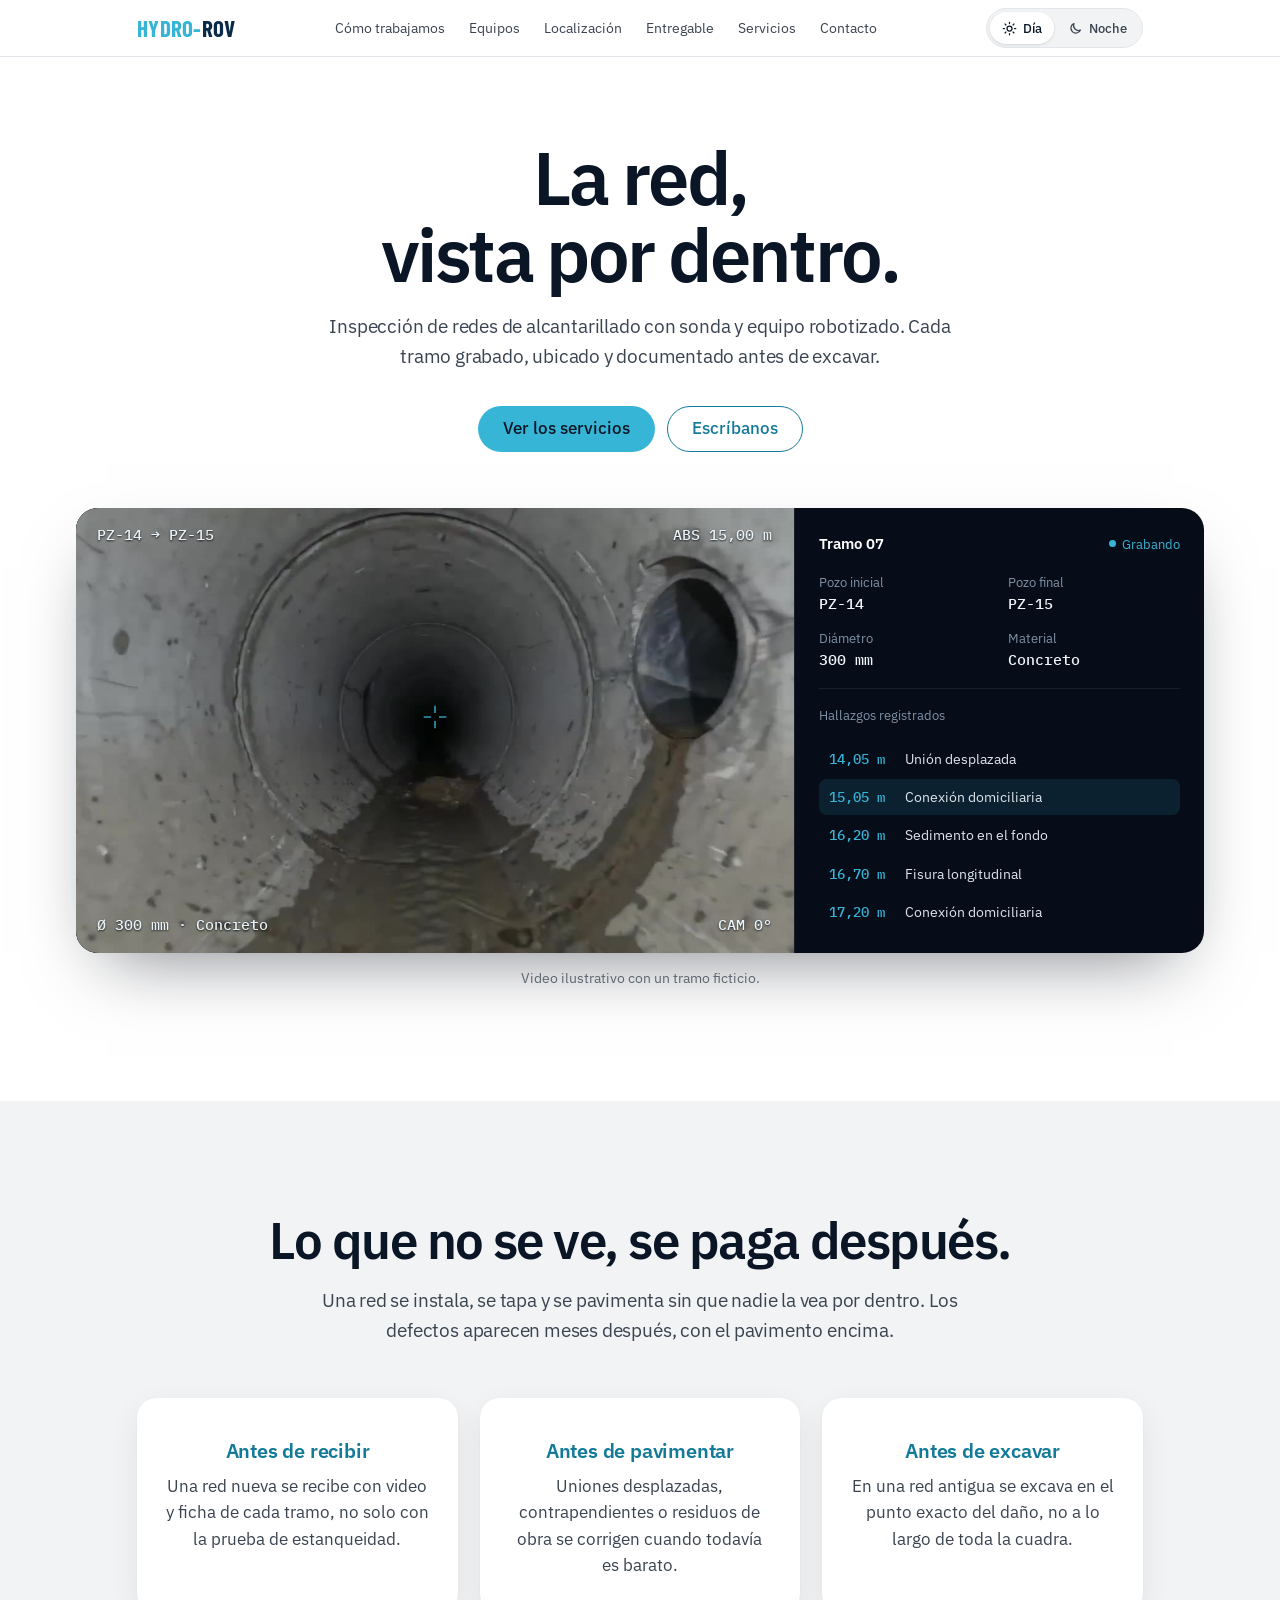
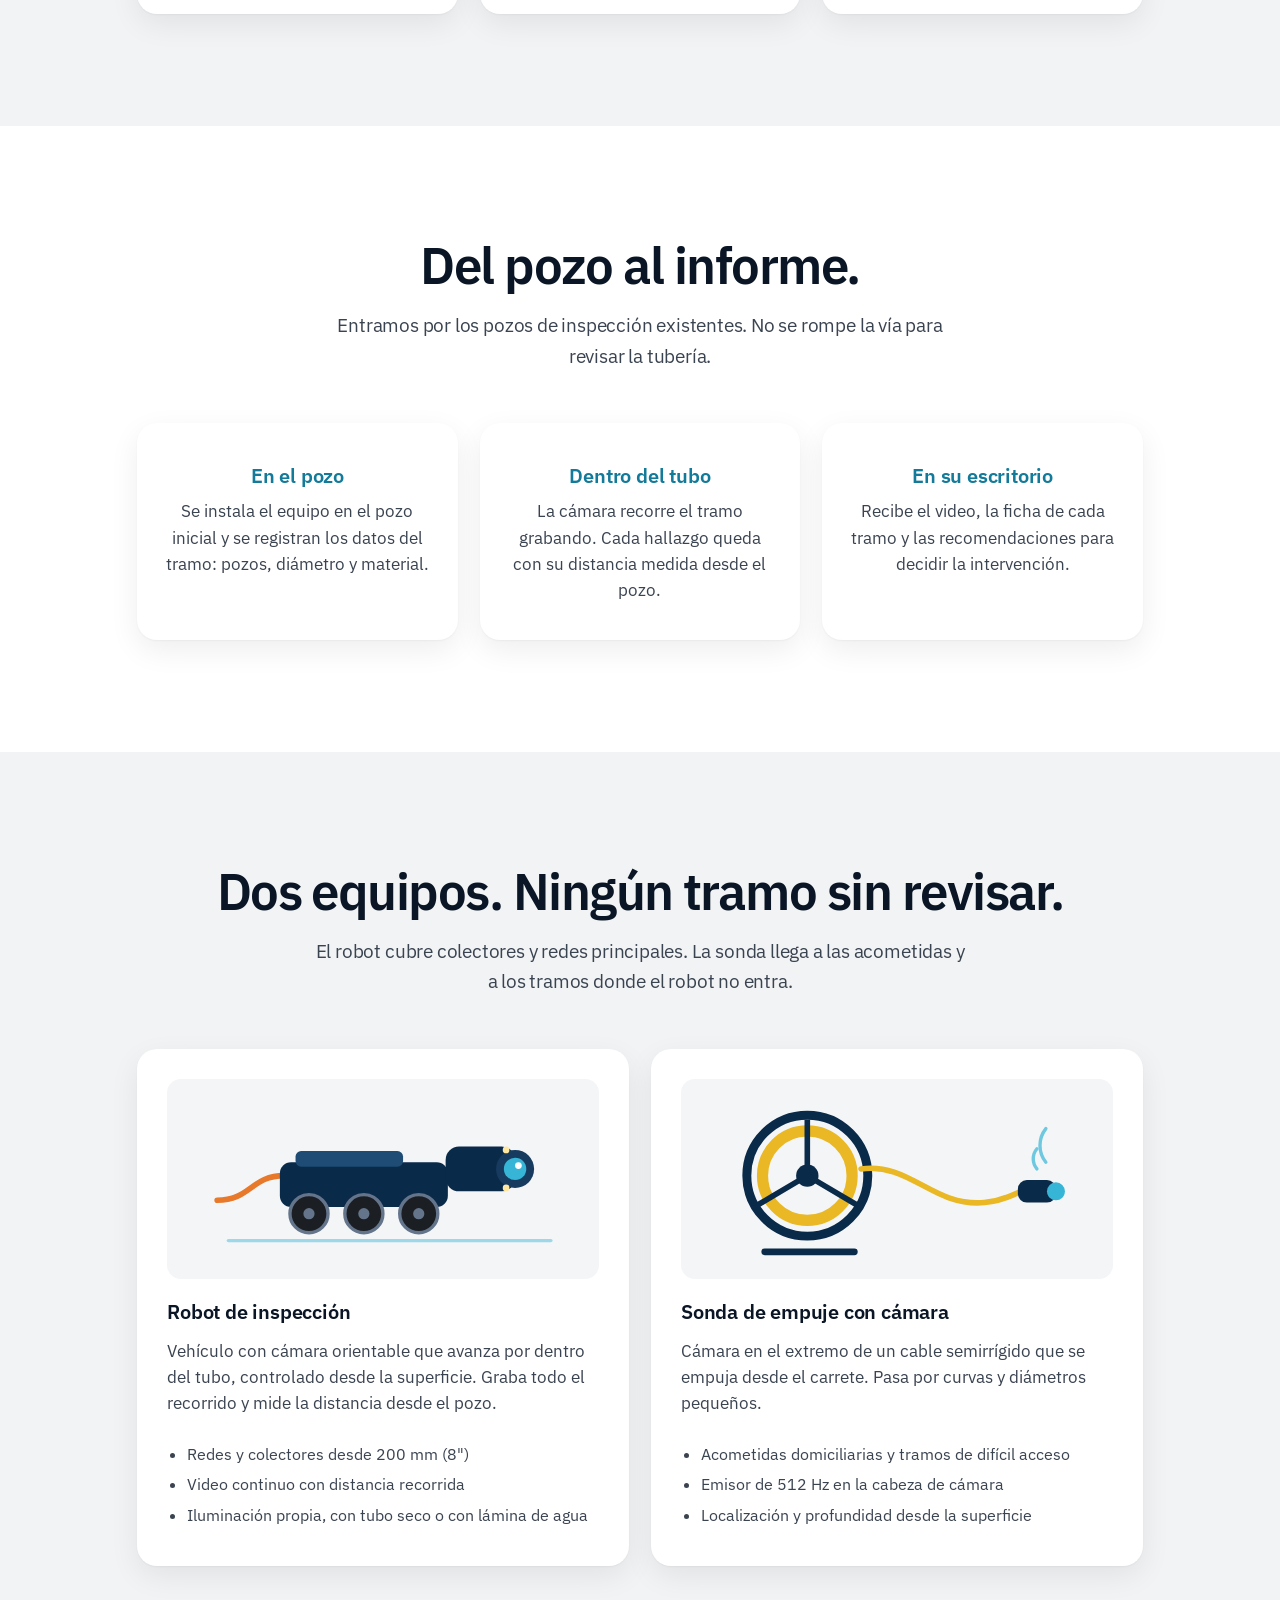
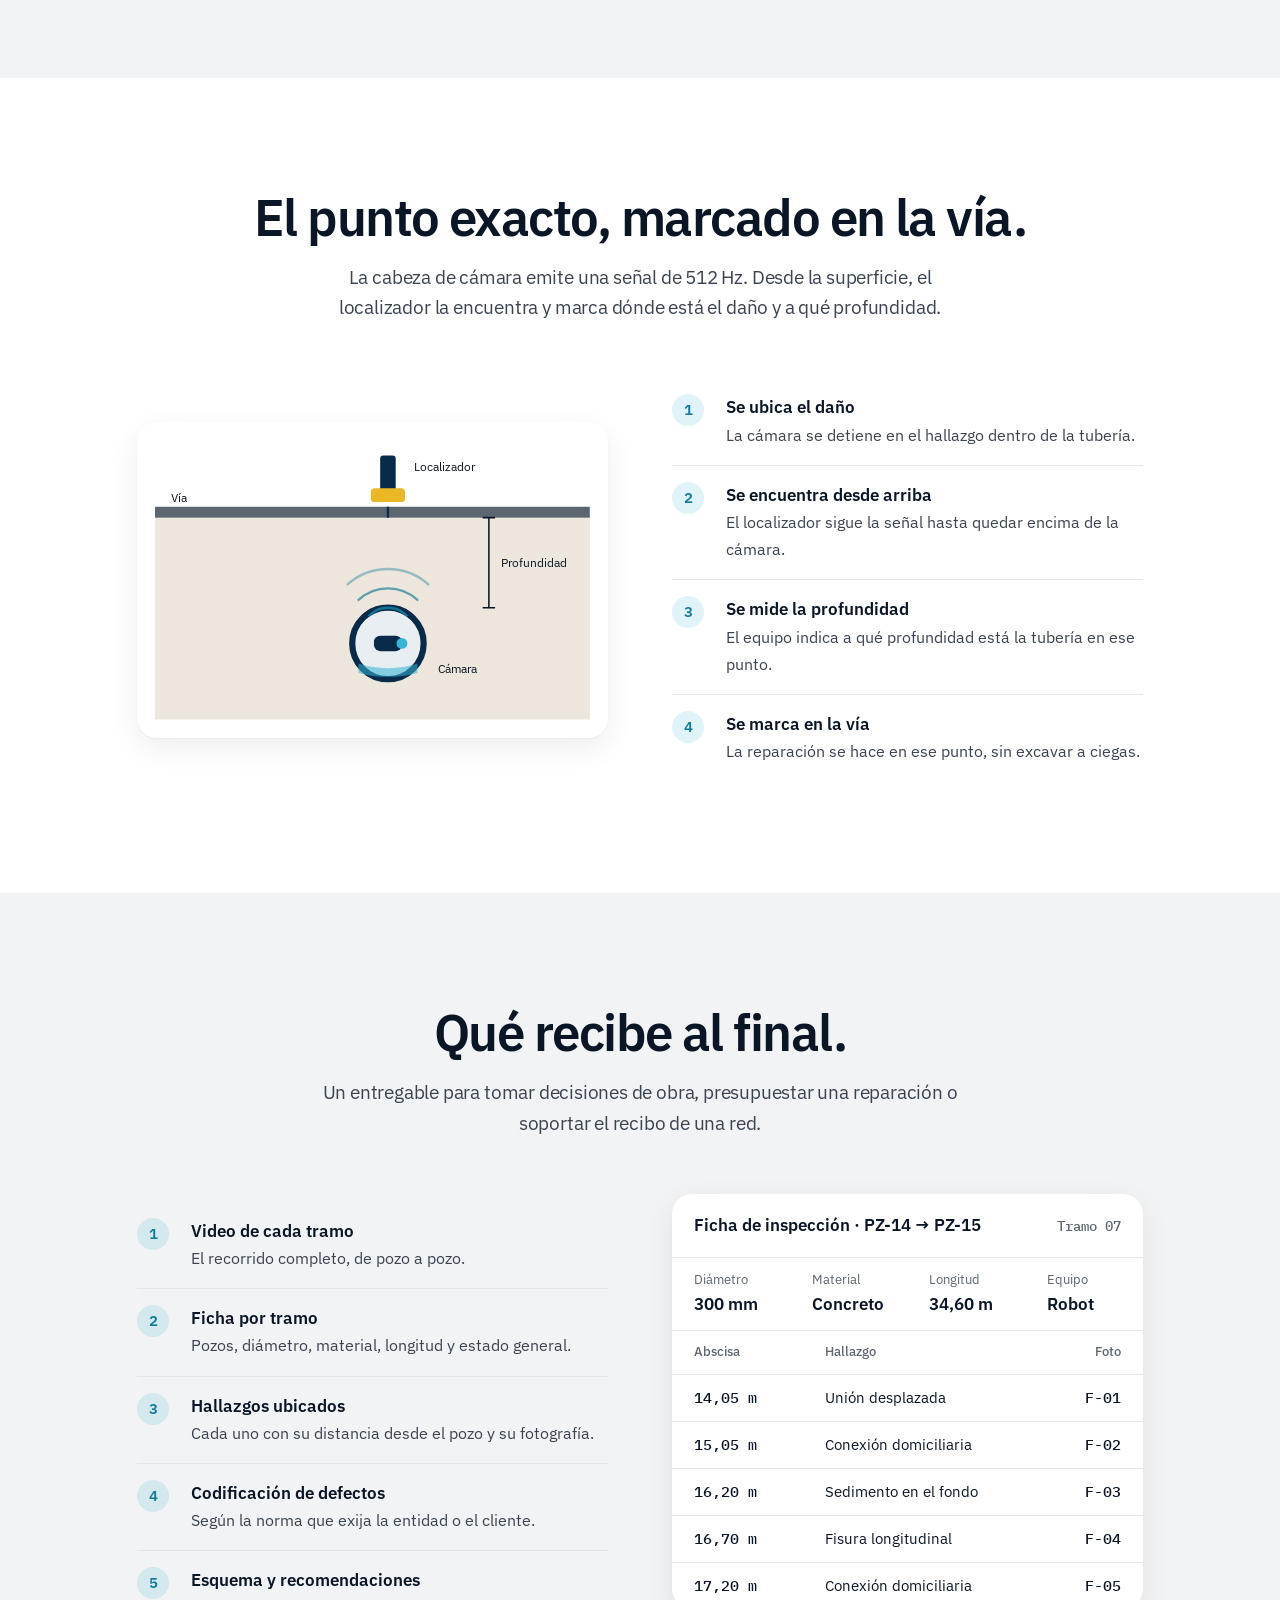
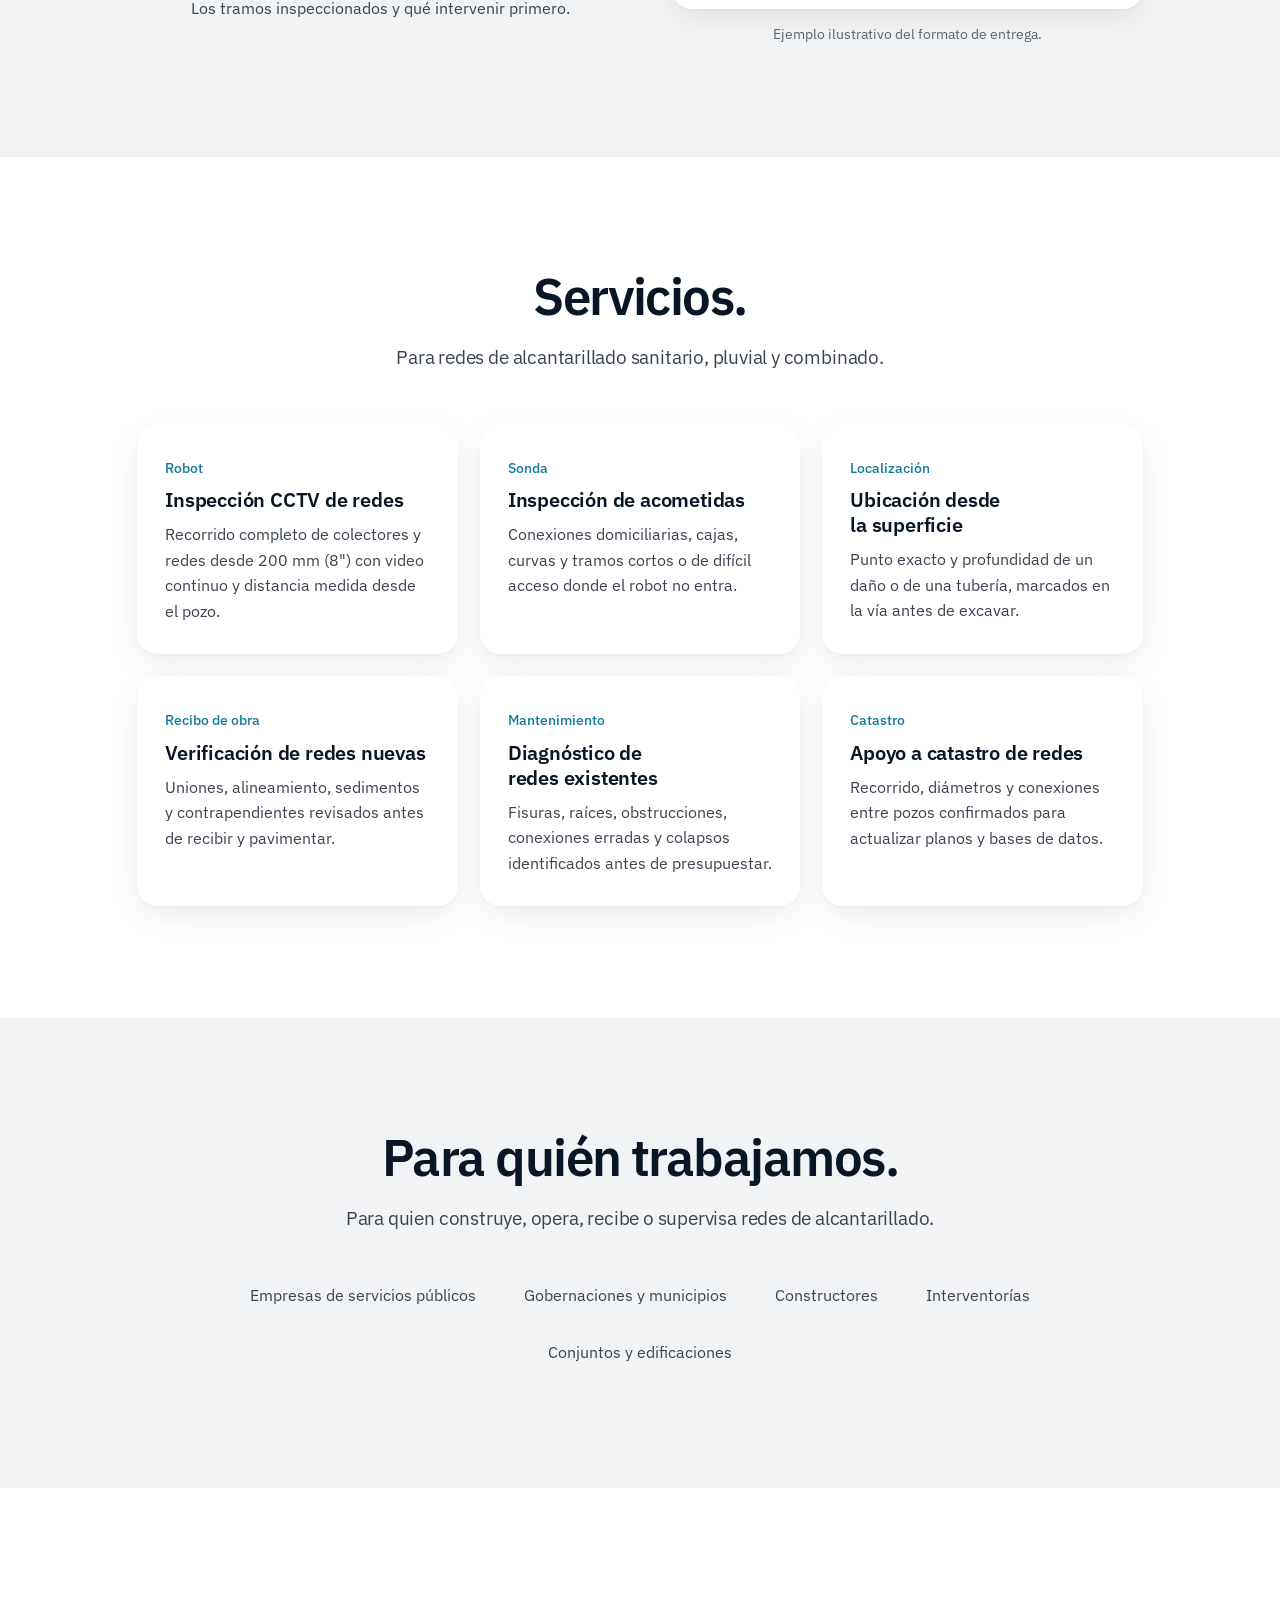
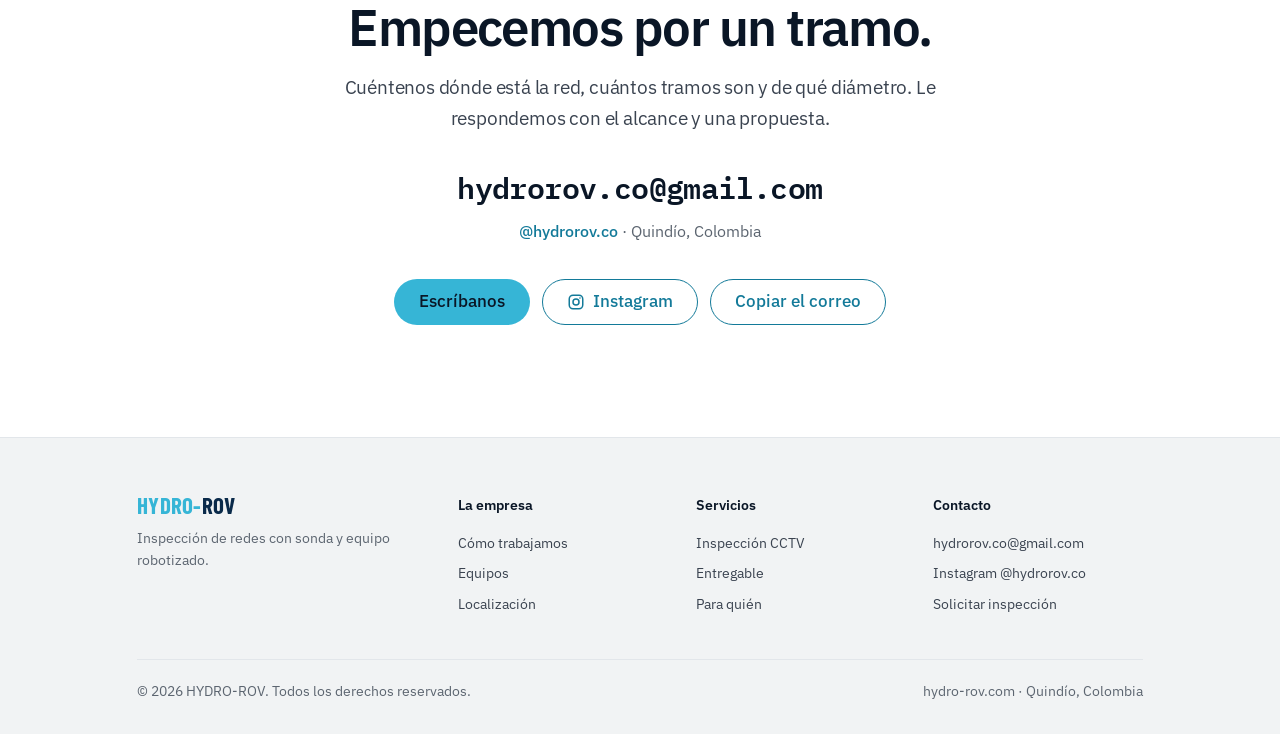
==== commit 7447f3a4: "Portada: video real del recorrido en la tubería, sincronizado con abscisa y hallazgos Co-Authored-By" ====
--- a/index.html
+++ b/index.html
@@ -73,7 +73,7 @@
 .console{margin:56px auto 0;max-width:1180px;padding:0 max(16px,2vw)}
 .frame{background:var(--console);border-radius:22px;overflow:hidden;box-shadow:0 30px 70px -30px rgba(7,13,24,.55),0 0 0 1px rgba(255,255,255,.06);display:grid;grid-template-columns:minmax(0,1.75fr) minmax(0,1fr);color:#DCE6EF}
 .cam{position:relative;background:#02070E;overflow:hidden;min-height:360px}
-.cam canvas{position:absolute;inset:0;display:block;width:100%;height:100%}
+.cam video{position:absolute;inset:0;display:block;width:100%;height:100%;object-fit:cover;background:#02070E}
 .hud{position:absolute;color:#E8F4FA;font-size:clamp(11px,1.35vw,15px);text-shadow:0 1px 2px rgba(0,0,0,.8);white-space:nowrap}
 .hud.tl{top:3.5%;left:3%}.hud.tr{top:3.5%;right:3%}.hud.bl{bottom:3.5%;left:3%}.hud.br{bottom:3.5%;right:3%}
 .cross{position:absolute;left:50%;top:47%;width:4.5%;min-width:26px;transform:translate(-50%,-50%);opacity:.85}
@@ -232,7 +232,7 @@
  <div class="console rv">
   <div class="frame">
    <div class="cam">
-    <canvas id="tubo" role="img" aria-label="Recorrido de la cámara dentro de una tubería de concreto: uniones entre tubos, acometidas domiciliarias y lámina de agua en el fondo"></canvas>
+    <video id="vid" src="media/tramo.mp4" poster="media/tramo-poster.jpg" muted autoplay loop playsinline preload="auto" aria-label="Recorrido real de la cámara dentro de una tubería de concreto: uniones, conexiones domiciliarias, sedimento y una fisura"></video>
     <div class="hud tl mono">PZ-14 → PZ-15</div>
     <div class="hud tr mono" id="abs">ABS 0,00 m</div>
     <div class="hud bl mono">Ø 300 mm · Concreto</div>
@@ -251,7 +251,7 @@
     <ul class="hl" id="hl"></ul>
    </aside>
   </div>
-  <p class="note">Imagen ilustrativa con un tramo ficticio.</p>
+  <p class="note">Video ilustrativo con un tramo ficticio.</p>
  </div>
 </section>
 
@@ -457,13 +457,14 @@
  document.getElementById('lista-srv').innerHTML = servicios.map(([c,t,d]) =>
   `<div class="srv rv"><small>${c}</small><h3>${t}</h3><p>${d}</p></div>`).join('');
 
- /* Hallazgos del tramo de ejemplo (abscisa en m desde el pozo inicial) */
+ /* Hallazgos del tramo de ejemplo (abscisa en m desde el pozo inicial).
+    t = segundo del video media/tramo.mp4 en que aparece cada hallazgo. */
  const H = [
-  {a:6.20,  t:'Unión desplazada',      k:'union'},
-  {a:11.40, t:'Conexión domiciliaria', k:'aco', ang:38},
-  {a:18.75, t:'Sedimento en el fondo', k:'sed'},
-  {a:24.10, t:'Conexión domiciliaria', k:'aco', ang:146},
-  {a:29.40, t:'Fisura longitudinal',   k:'fis', ang:204}
+  {a:14.05, t:'Unión desplazada',      s:2.8},
+  {a:15.05, t:'Conexión domiciliaria', s:4.5},
+  {a:16.20, t:'Sedimento en el fondo', s:6.4},
+  {a:16.70, t:'Fisura longitudinal',   s:7.2},
+  {a:17.20, t:'Conexión domiciliaria', s:8.1}
  ];
  const fmt = v => v.toFixed(2).replace('.', ',') + ' m';
  document.getElementById('hallazgos').innerHTML = H.map((h,i) =>
@@ -472,140 +473,28 @@
  hl.innerHTML = H.map(h => `<li><span class="a mono">${fmt(h.a)}</span><span>${h.t}</span></li>`).join('');
  const filas = hl.querySelectorAll('li');
 
- /* Recorrido de la cámara dentro del tubo (canvas, perspectiva real de un cilindro) */
- const cv = document.getElementById('tubo'), g = cv.getContext('2d'), absEl = document.getElementById('abs');
- const R = 0.15, LEN = 34.6, VEL = 0.85, PASO = 1.0, OFF = 0.2, ZN = 0.3, ZF = 42, AGUA = 0.72;
- let W = 0, A = 0, f = 1, ox = 0, oy = 0, cam = 0, last = 0, activo = -2, corre = false;
- const rad = d => d * Math.PI / 180;
- const luz = z => Math.min(1, 1.15 / (1 + Math.pow(z / 1.25, 1.75)));
- const P = (ang, z) => { const s = R * f / z; return [ox + Math.cos(ang) * s, oy - Math.sin(ang) * s]; };
- function medir() {
-  const d = Math.min(2, window.devicePixelRatio || 1);
-  W = Math.round(cv.clientWidth * d); A = Math.round(cv.clientHeight * d);
-  if (!W || !A) return;
-  cv.width = W; cv.height = A; ox = W / 2; oy = A * 0.47;
-  f = Math.hypot(W, A) / 2 * ZN / R * 1.02;
- }
- function anillo(z, union) {
-  const r1 = R * f / z, r2 = R * f / (z + 0.016), r0 = R * f / Math.max(z - 0.008, 0.05), I = luz(z);
-  /* borde del tubo anterior, junta oscura y espigo del siguiente */
-  g.fillStyle = `rgba(215,212,200,${0.35 * I})`;
-  g.beginPath(); g.arc(ox, oy, r0, 0, 7); g.arc(ox, oy, r1, 0, 7, true); g.fill();
-  g.fillStyle = `rgba(14,14,14,${0.45 + 0.3 * I})`;
-  g.beginPath(); g.arc(ox, oy, r1, 0, 7); g.arc(ox, oy, r2, 0, 7, true); g.fill();
-  if (union) {
-   const dx = r2 * 0.07, dy = -r2 * 0.05;
-   g.fillStyle = `rgba(0,0,0,${0.7 + 0.25 * I})`;
-   g.beginPath(); g.arc(ox, oy, r2, 0, 7); g.arc(ox + dx, oy + dy, r2 * 0.985, 0, 7, true); g.fill('evenodd');
-   g.lineWidth = Math.max(1, r2 * 0.012); g.strokeStyle = `rgba(225,222,210,${0.5 * I})`;
-   g.beginPath(); g.arc(ox + dx, oy + dy, r2 * 0.985, 0, 7); g.stroke();
-  }
- }
- function acometida(angD, z0) {
-  const a = 0.075, ang = rad(angD), pts = [];
-  for (let i = 0; i <= 28; i++) {
-   const t = i / 28 * Math.PI * 2, z = z0 + a * Math.sin(t);
-   if (z < 0.04) return;
-   pts.push(P(ang + (a / R) * Math.cos(t), z));
-  }
-  const I = luz(z0), c = P(ang, z0), r = a * f / z0;
-  g.beginPath(); pts.forEach((p, i) => i ? g.lineTo(p[0], p[1]) : g.moveTo(p[0], p[1])); g.closePath();
-  const gr = g.createRadialGradient(c[0], c[1], 0, c[0], c[1], r * 1.2);
-  gr.addColorStop(0, '#010305'); gr.addColorStop(0.7, '#060B10'); gr.addColorStop(1, 'rgba(40,48,54,.9)');
-  g.fillStyle = gr; g.fill();
-  g.lineWidth = Math.max(1, r * 0.08); g.strokeStyle = `rgba(222,218,206,${0.55 * I})`; g.stroke();
-  /* sombra interior del ramal: se ve hacia arriba y hacia afuera */
-  const k = 0.55, cx2 = c[0] + (c[0] - ox) * 0.06, cy2 = c[1] + (c[1] - oy) * 0.06;
-  g.save(); g.clip();
-  g.fillStyle = 'rgba(0,0,0,.65)'; g.beginPath(); g.ellipse(cx2, cy2, r * k * 1.1, r * k * 0.8, Math.atan2(c[1] - oy, c[0] - ox), 0, 7); g.fill();
-  g.restore();
- }
- function fisura(angD, z1, z2) {
-  g.beginPath(); let n = 0, ini = false;
-  for (let z = z1; z <= z2; z += 0.04, n++) {
-   if (z - cam < 0.05) continue;
-   const p = P(rad(angD + 2.2 * Math.sin(n * 1.9) + n * 0.15), z - cam);
-   if (ini) g.lineTo(p[0], p[1]); else { g.moveTo(p[0], p[1]); ini = true; }
-  }
-  const zc = Math.max((z1 + z2) / 2 - cam, 0.3);
-  g.lineWidth = Math.max(1, R * f / zc * 0.012); g.strokeStyle = 'rgba(0,0,0,.75)'; g.stroke();
- }
- function plano(z, x0, x1) { const s = f / z; return [[ox + x0 * R * s, oy + AGUA * R * s], [ox + x1 * R * s, oy + AGUA * R * s]]; }
- function dibujar(t) {
-  if (!W) return;
-  g.fillStyle = '#000'; g.fillRect(0, 0, W, A);
-  /* pared del tubo, iluminada por las luces del robot */
-  for (let z = ZN * 0.95; z < ZF; z *= 1.035) {
-   const k = 0.025 + 0.975 * luz(z);
-   g.fillStyle = `rgb(${Math.round(168 * k + 3)},${Math.round(162 * k + 3)},${Math.round(148 * k + 4)})`;
-   g.beginPath(); g.arc(ox, oy, R * f / z, 0, 7); g.fill();
-  }
-  /* uniones, acometidas y fisura, de lejos a cerca */
-  const obj = [];
-  for (let p = Math.ceil(cam - OFF) + OFF; p <= Math.min(LEN, cam + ZF); p += PASO) {
-   const z = p - cam; if (z > ZN * 0.9) obj.push({z, d: () => anillo(z, Math.abs(p - 6.2) < 0.01)});
-  }
-  H.forEach(h => {
-   const z = h.a - cam;
-   if (h.k === 'aco' && z > 0.04 && z < ZF) obj.push({z, d: () => acometida(h.ang, z)});
-   if (h.k === 'fis' && z > -0.5 && z < ZF) obj.push({z, d: () => fisura(h.ang, h.a - 0.4, h.a + 0.5)});
-  });
-  obj.sort((a, b) => b.z - a.z).forEach(o => o.d());
-  /* lámina de agua en el fondo */
-  const w = Math.sqrt(1 - AGUA * AGUA), n1 = plano(ZN * 0.6, -w, w), n2 = plano(ZF, -w, w);
-  const ga = g.createLinearGradient(0, A, 0, oy);
-  ga.addColorStop(0, 'rgba(78,104,98,.95)'); ga.addColorStop(0.35, 'rgba(46,66,64,.96)'); ga.addColorStop(0.75, 'rgba(14,22,24,.98)'); ga.addColorStop(1, 'rgba(2,4,6,1)');
-  g.fillStyle = ga; g.beginPath(); g.moveTo(n1[0][0], n1[0][1]); g.lineTo(n1[1][0], n1[1][1]); g.lineTo(n2[1][0], n2[1][1]); g.lineTo(n2[0][0], n2[0][1]); g.closePath(); g.fill();
-  /* menisco: línea húmeda donde el agua toca la pared */
-  g.lineWidth = Math.max(1, A * 0.004); g.strokeStyle = 'rgba(190,200,190,.35)';
-  g.beginPath(); g.moveTo(n1[0][0], n1[0][1]); g.lineTo(n2[0][0], n2[0][1]); g.moveTo(n1[1][0], n1[1][1]); g.lineTo(n2[1][0], n2[1][1]); g.stroke();
-  /* mancha de humedad sobre la pared, justo encima del agua */
-  g.lineWidth = Math.max(2, A * 0.035); g.strokeStyle = 'rgba(40,36,28,.22)';
-  g.beginPath(); g.moveTo(n1[0][0], n1[0][1] - A * 0.02); g.lineTo(n2[0][0], n2[0][1]); g.moveTo(n1[1][0], n1[1][1] - A * 0.02); g.lineTo(n2[1][0], n2[1][1]); g.stroke();
-  /* sedimento */
-  const sz1 = 18.35 - cam, sz2 = 19.5 - cam;
-  if (sz2 > ZN * 0.6) {
-   const a1 = plano(Math.max(sz1, ZN * 0.6), -w * 0.85, w * 0.7), a2 = plano(sz2, -w * 0.6, w * 0.8);
-   const gs = g.createLinearGradient(0, a1[0][1], 0, a2[0][1]);
-   gs.addColorStop(0, `rgba(122,100,66,${0.55 * luz(Math.max(sz1, 0.4)) + 0.25})`); gs.addColorStop(1, 'rgba(60,50,34,.5)');
-   g.fillStyle = gs;
-   g.beginPath(); g.moveTo(a1[0][0], a1[0][1]); g.lineTo(a1[1][0], a1[1][1]); g.lineTo(a2[1][0], a2[1][1]); g.lineTo(a2[0][0], a2[0][1]); g.closePath(); g.fill();
-  }
-  /* reflejos del agua en movimiento */
-  for (let i = 0; i < 26; i++) {
-   const z = ((i * 0.55 - t * 0.0011) % 14 + 14) % 14 + ZN * 0.7;
-   const j = Math.sin(i * 12.9898) * 0.5 + 0.5, l = plano(z, -w * (0.15 + 0.5 * j), w * (0.05 + 0.45 * (1 - j)));
-   g.strokeStyle = `rgba(210,225,215,${0.3 * luz(z)})`; g.lineWidth = Math.max(1, R * f / z * 0.012);
-   g.beginPath(); g.moveTo(l[0][0], l[0][1]); g.lineTo(l[1][0], l[1][1]); g.stroke();
-  }
-  /* viñeta de la lente */
-  const v = g.createRadialGradient(ox, oy, Math.min(W, A) * 0.35, ox, oy, Math.hypot(W, A) * 0.55);
-  v.addColorStop(0, 'rgba(0,0,0,0)'); v.addColorStop(1, 'rgba(0,0,0,.55)');
-  g.fillStyle = v; g.fillRect(0, 0, W, A);
-  /* fundido al empezar y terminar el tramo */
-  const fa = Math.max(0, 1 - cam / 0.9, (cam - (LEN - 2.2)) / 1.6);
-  if (fa > 0) { g.fillStyle = `rgba(0,0,0,${Math.min(1, fa)})`; g.fillRect(0, 0, W, A); }
-  /* datos en vivo */
-  absEl.textContent = 'ABS ' + fmt(Math.min(cam, LEN));
-  let idx = -1; H.forEach((h, i) => { if (cam >= h.a - 0.9) idx = i; });
+ /* Video del recorrido: la abscisa y el hallazgo activo siguen el tiempo del video */
+ const vid = document.getElementById('vid'), absEl = document.getElementById('abs');
+ const ABS0 = 12.36, VEL = 0.6;            /* abscisa al inicio del video y avance en m/s */
+ let activo = -2, corre = false;
+ function marcar(t) {
+  absEl.textContent = 'ABS ' + fmt(ABS0 + VEL * t);
+  let idx = -1; H.forEach((h, i) => { if (t >= h.s - 0.6) idx = i; });
   if (idx !== activo) { filas.forEach((li, i) => li.classList.toggle('on', i === idx)); activo = idx; }
  }
- function cuadro(t) {
-  if (!corre) return;
-  const dt = last ? Math.min(0.05, (t - last) / 1000) : 0; last = t;
-  cam += VEL * dt; if (cam > LEN - 0.6) cam = 0;
-  dibujar(t); requestAnimationFrame(cuadro);
+ function cuadro() { if (!corre) return; marcar(vid.currentTime || 0); requestAnimationFrame(cuadro); }
+ const quieto = matchMedia('(prefers-reduced-motion: reduce)').matches;
+ if (quieto) { vid.removeAttribute('autoplay'); vid.pause(); marcar(4.4); }
+ else {
+  vid.addEventListener('playing', () => { if (!corre) { corre = true; requestAnimationFrame(cuadro); } });
+  vid.addEventListener('pause', () => { corre = false; });
+  if ('IntersectionObserver' in window) {
+   new IntersectionObserver(es => es.forEach(e => {
+    if (e.isIntersecting) { const p = vid.play(); if (p && p.catch) p.catch(() => marcar(4.4)); } else vid.pause();
+   })).observe(vid);
+  }
+  marcar(0);
  }
- const quieto = matchMedia('(prefers-reduced-motion: reduce)').matches;
- medir();
- if ('ResizeObserver' in window) new ResizeObserver(() => { medir(); if (!corre) dibujar(0); }).observe(cv);
- if (quieto) { cam = 9.6; dibujar(0); }
- else if ('IntersectionObserver' in window) {
-  new IntersectionObserver(es => es.forEach(e => {
-   if (e.isIntersecting && !corre) { corre = true; last = 0; requestAnimationFrame(cuadro); }
-   else if (!e.isIntersecting) corre = false;
-  })).observe(cv);
- } else { corre = true; requestAnimationFrame(cuadro); }
 
 
  /* Vista Día / Noche: respeta la del sistema y recuerda la elegida */
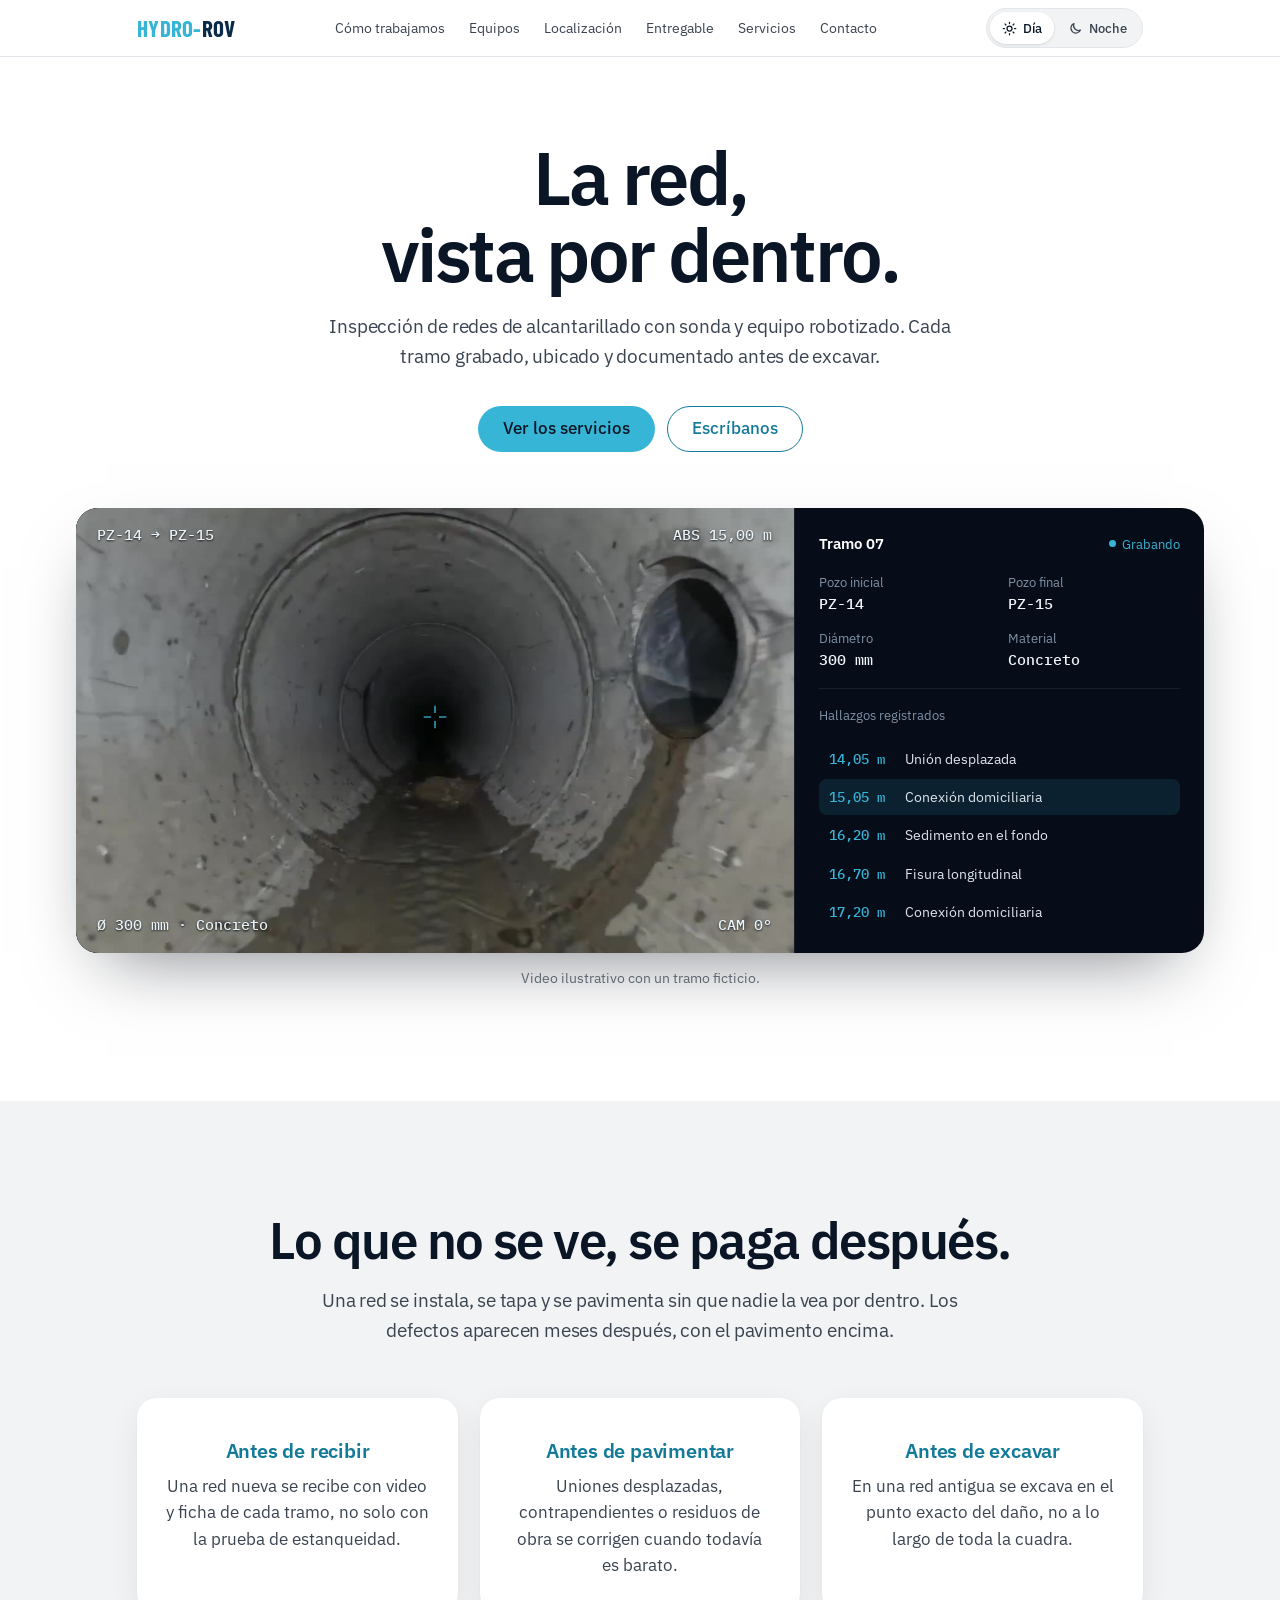
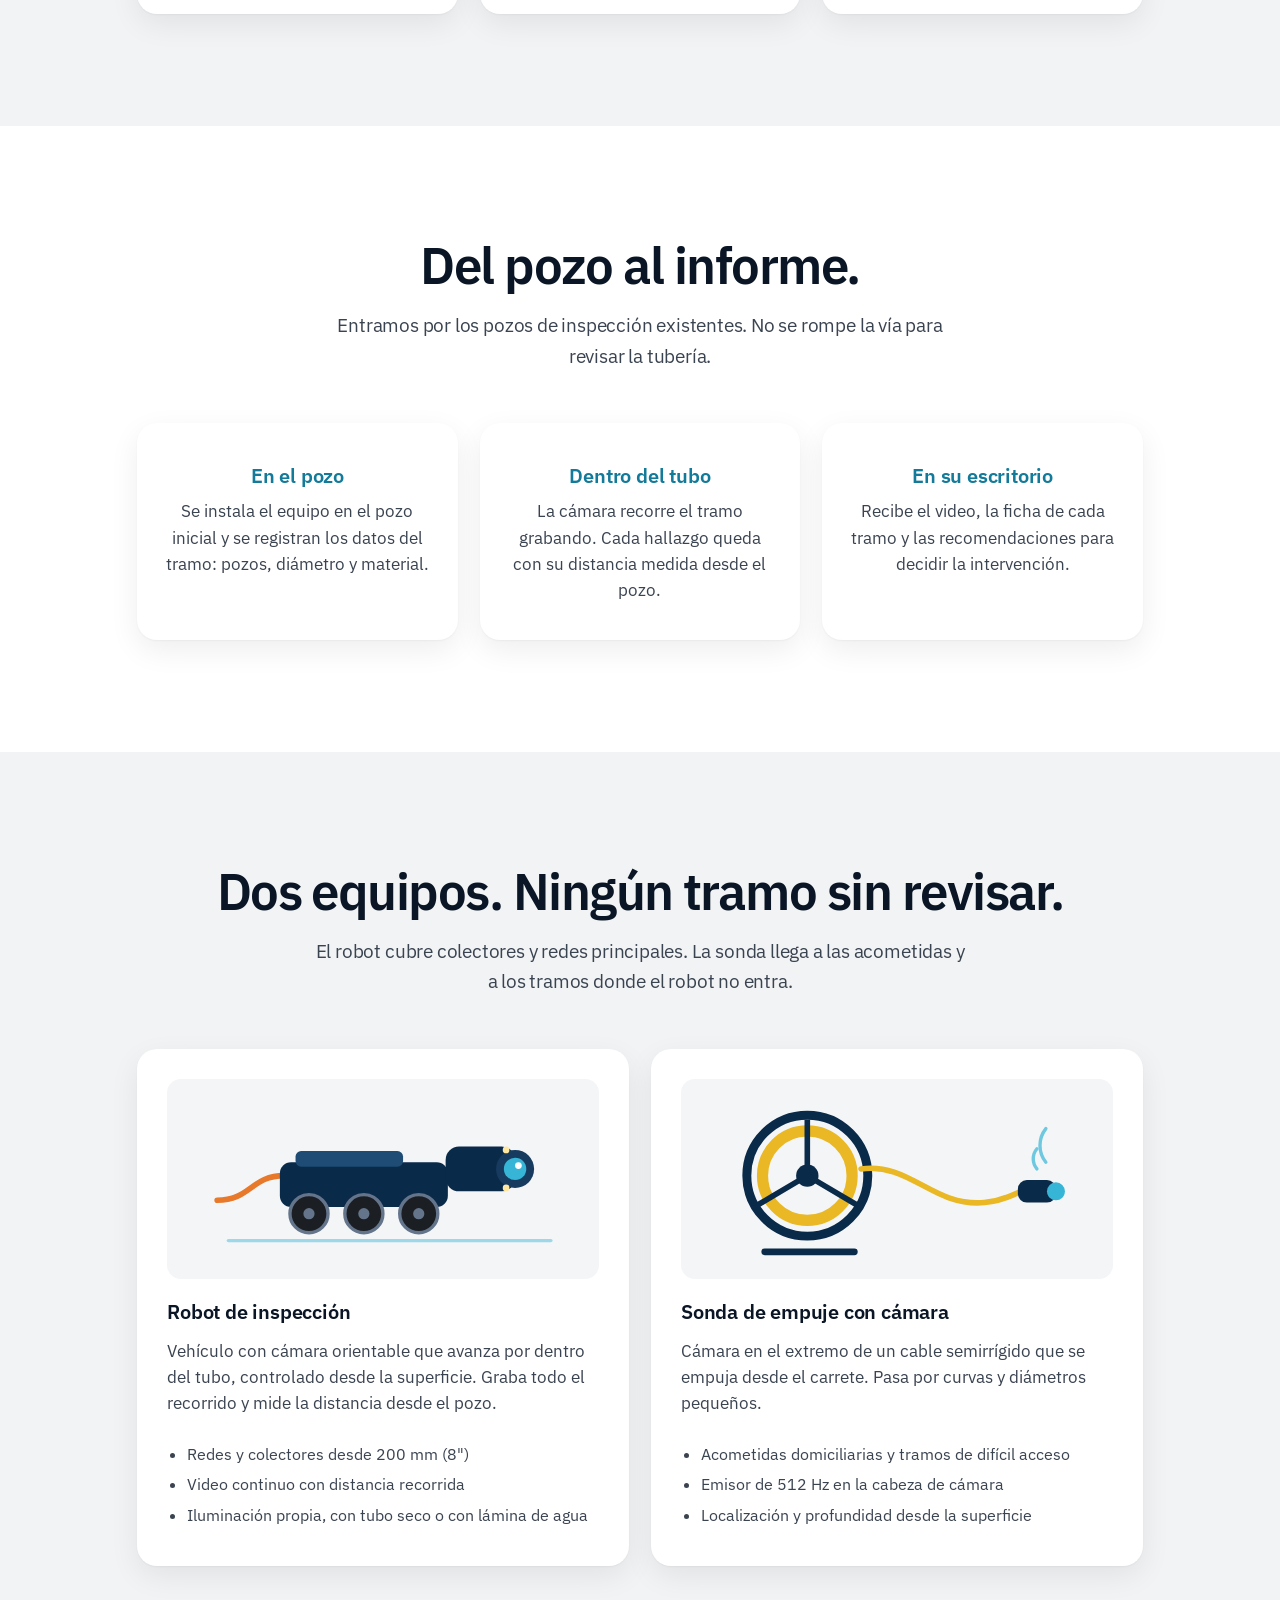
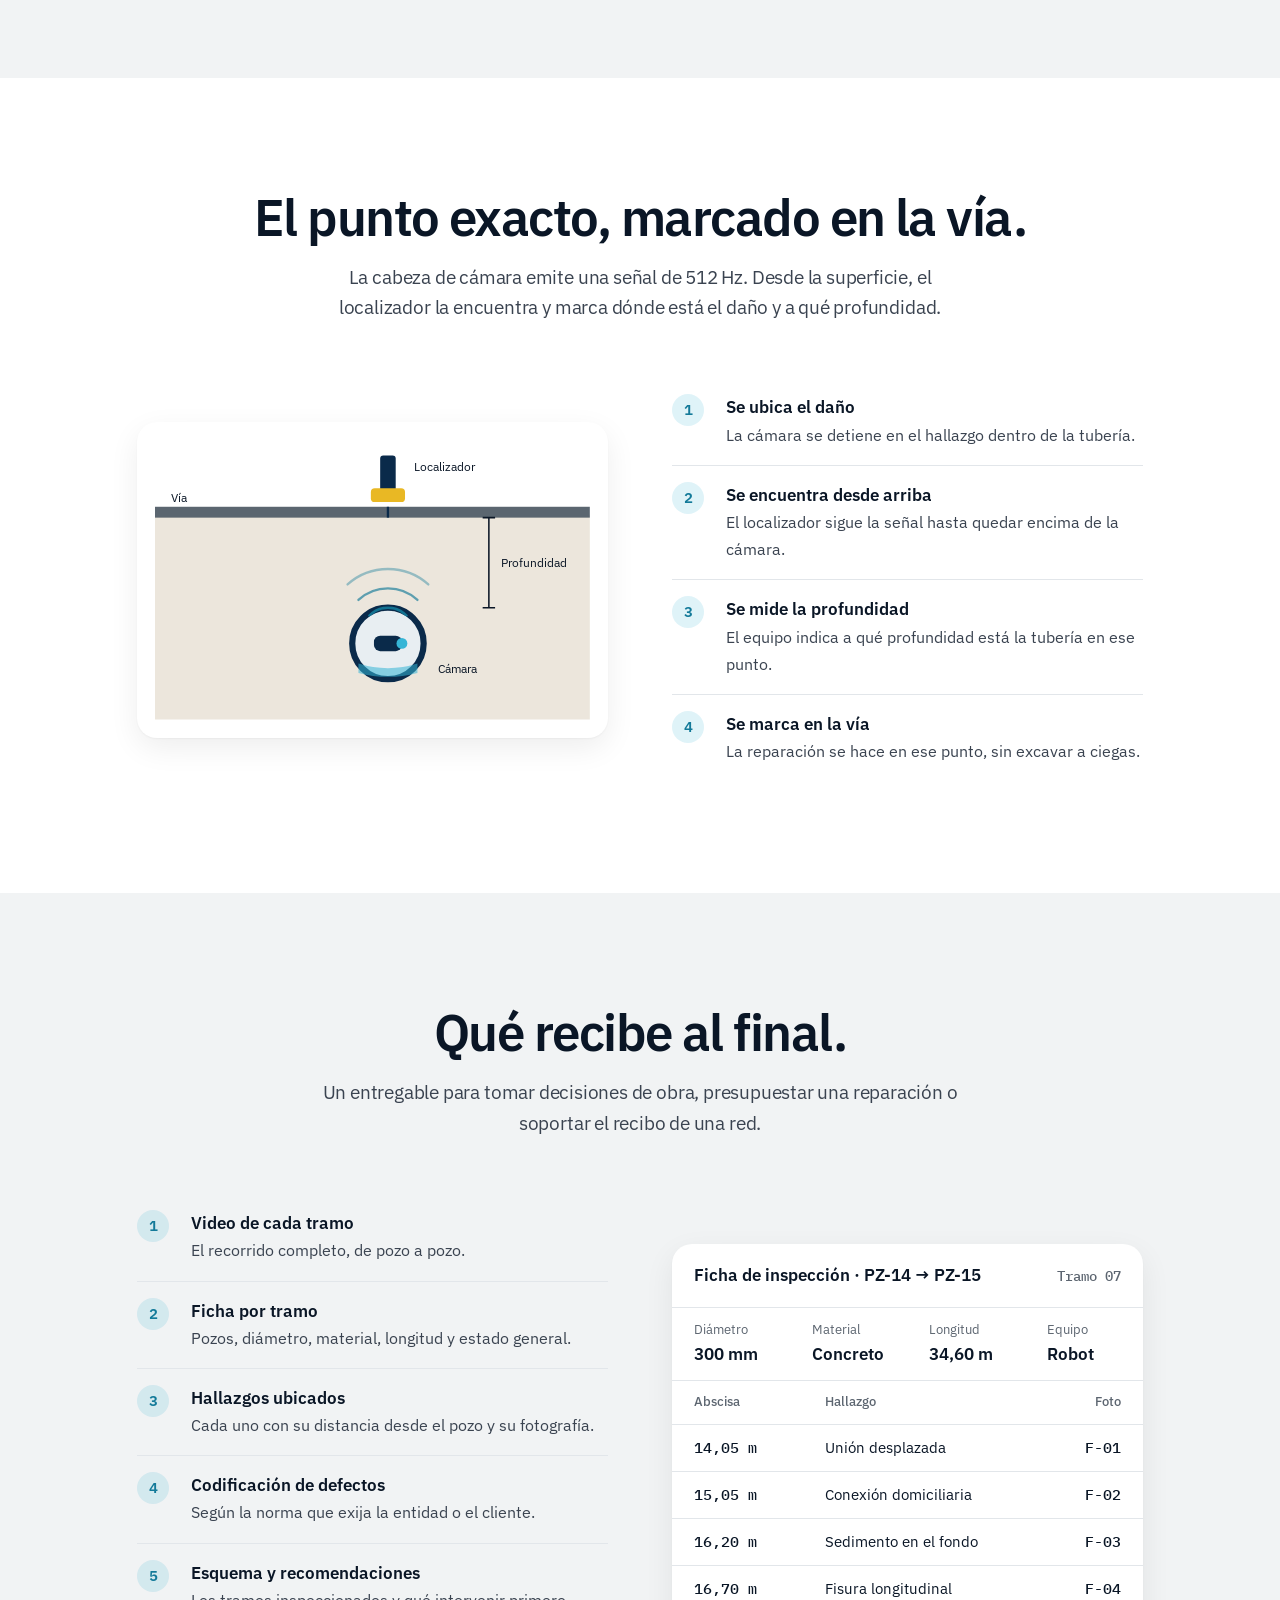
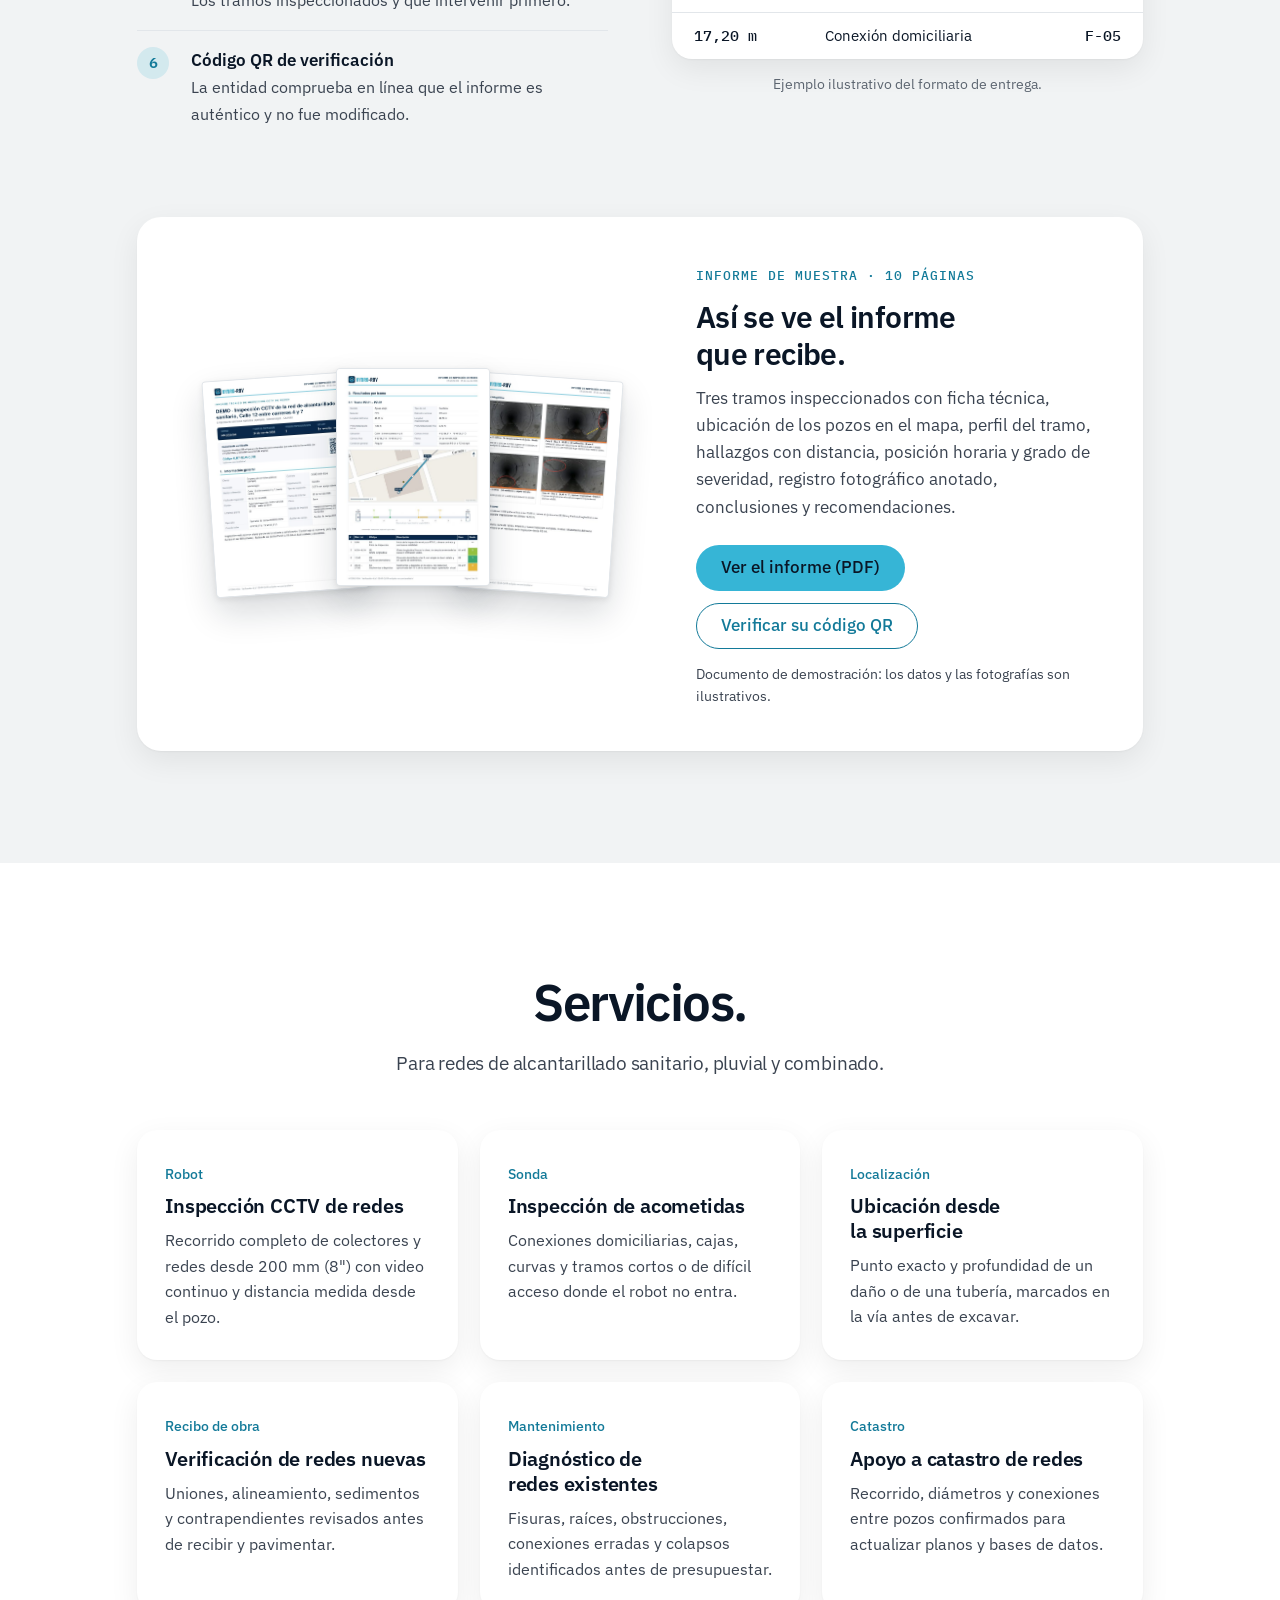
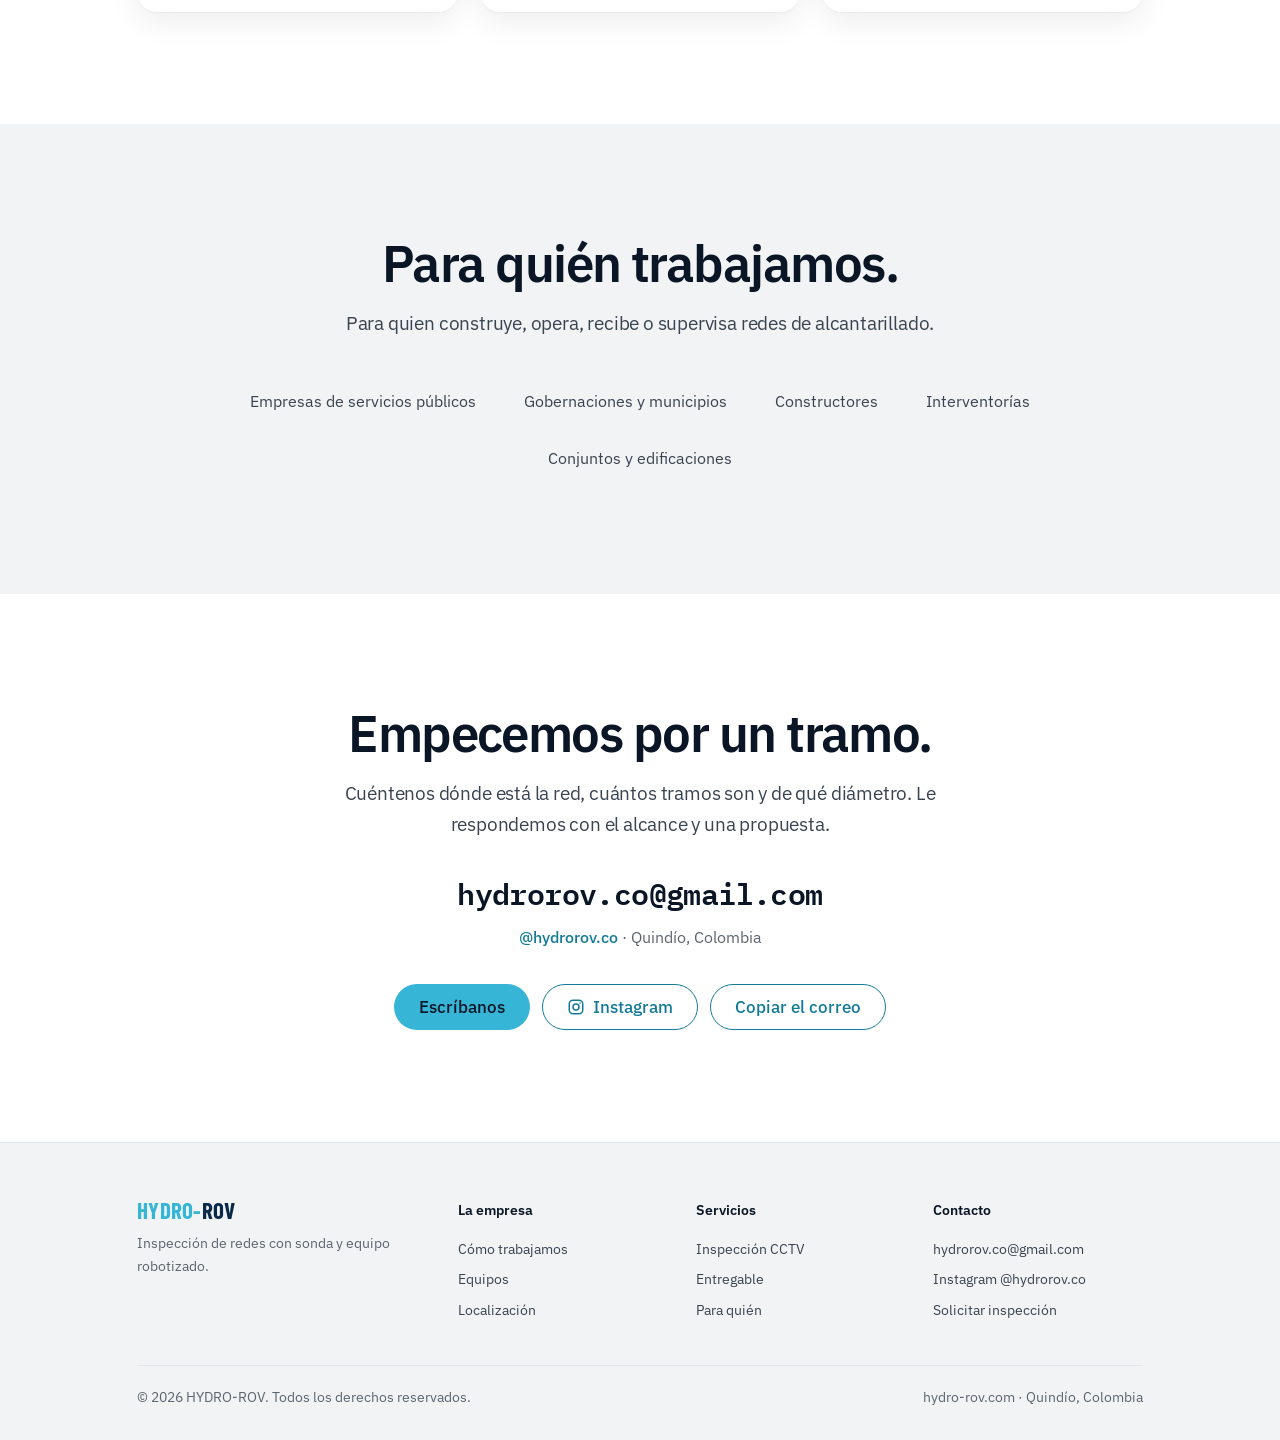
==== commit 233e611f: "Web: informe de muestra en Entregable (PDF con QR verificable) y firmas del demo sin nombres Co-Auth" ====
--- a/index.html
+++ b/index.html
@@ -117,6 +117,22 @@
 .corte svg{display:block;width:100%;height:auto}
 
 /* Ficha */
+.muestra{display:grid;grid-template-columns:minmax(0,1.15fr) minmax(0,1fr);gap:clamp(28px,4vw,56px);align-items:center;margin-top:72px;background:var(--tile);border-radius:24px;box-shadow:var(--shadow);padding:clamp(24px,4vw,44px)}
+.hojas{display:flex;justify-content:center;align-items:flex-end;padding:10px 0 4px;text-decoration:none}
+.hojas img{width:44%;height:auto;border-radius:4px;border:1px solid var(--line);background:#fff;box-shadow:0 2px 6px rgba(0,0,0,.08),0 16px 34px rgba(10,22,38,.16);transition:transform .35s ease}
+.hojas img:nth-child(1){transform:rotate(-4deg) translateX(18%);z-index:1}
+.hojas img:nth-child(2){transform:translateY(-10px);z-index:3}
+.hojas img:nth-child(3){transform:rotate(4deg) translateX(-18%);z-index:2}
+.hojas:hover img:nth-child(1){transform:rotate(-6deg) translateX(8%)}
+.hojas:hover img:nth-child(3){transform:rotate(6deg) translateX(-8%)}
+.hojas img{position:relative}
+.m-txt small{color:var(--teal);font-size:12.5px;letter-spacing:.08em}
+.m-txt h3{font-size:clamp(24px,2.6vw,30px);margin:10px 0 12px;letter-spacing:-.02em}
+.m-txt p{color:var(--sub)}
+.m-txt .btns{justify-content:flex-start;margin-top:24px}
+.m-txt .note{text-align:left}
+@media (max-width:820px){.muestra{grid-template-columns:minmax(0,1fr);margin-top:56px}.m-txt{text-align:center}.m-txt .btns{justify-content:center}.m-txt .note{text-align:center}}
+@media (prefers-reduced-motion:reduce){.hojas img{transition:none}}
 .ficha{background:var(--tile);border-radius:20px;box-shadow:var(--shadow);overflow:hidden}
 .ficha .top{padding:18px 22px;border-bottom:1px solid var(--line);display:flex;justify-content:space-between;gap:10px;flex-wrap:wrap;align-items:baseline}
 .ficha .top b{font-weight:600}.ficha .top span{color:var(--mute);font-size:14px;white-space:nowrap}
@@ -372,6 +388,7 @@
     <li><div><b>Hallazgos ubicados</b><span>Cada uno con su distancia desde el pozo y su fotografía.</span></div></li>
     <li><div><b>Codificación de defectos</b><span>Según la norma que exija la entidad o el cliente.</span></div></li>
     <li><div><b>Esquema y recomendaciones</b><span>Los tramos inspeccionados y qué intervenir primero.</span></div></li>
+    <li><div><b>Código QR de verificación</b><span>La entidad comprueba en línea que el informe es auténtico y no fue modificado.</span></div></li>
    </ol>
    <figure style="margin:0" class="rv">
     <div class="ficha">
@@ -391,6 +408,23 @@
     </div>
     <figcaption class="note">Ejemplo ilustrativo del formato de entrega.</figcaption>
    </figure>
+  </div>
+  <div class="muestra rv">
+   <a class="hojas" href="media/informe-muestra-hydro-rov.pdf" target="_blank" rel="noopener" aria-label="Abrir el informe de muestra en PDF">
+    <img src="media/muestra-p1.jpg" width="621" height="877" alt="Portada del informe de muestra con el código QR de verificación" loading="lazy">
+    <img src="media/muestra-p3.jpg" width="621" height="877" alt="Resultados del tramo PZ-01 a PZ-02: mapa, perfil y tabla de hallazgos" loading="lazy">
+    <img src="media/muestra-p7.jpg" width="621" height="877" alt="Registro fotográfico con hallazgos anotados" loading="lazy">
+   </a>
+   <div class="m-txt">
+    <small class="mono">INFORME DE MUESTRA · 10 PÁGINAS</small>
+    <h3>Así se ve el informe que recibe.</h3>
+    <p>Tres tramos inspeccionados con ficha técnica, ubicación de los pozos en el mapa, perfil del tramo, hallazgos con distancia, posición horaria y grado de severidad, registro fotográfico anotado, conclusiones y recomendaciones.</p>
+    <div class="btns">
+     <a class="btn pri" href="media/informe-muestra-hydro-rov.pdf" target="_blank" rel="noopener">Ver el informe (PDF)</a>
+     <a class="btn gho" href="analisis/v/?c=4LM7-7DJR-CLVR" target="_blank" rel="noopener">Verificar su código QR</a>
+    </div>
+    <p class="note">Documento de demostración: los datos y las fotografías son ilustrativos.</p>
+   </div>
   </div>
  </div>
 </section>
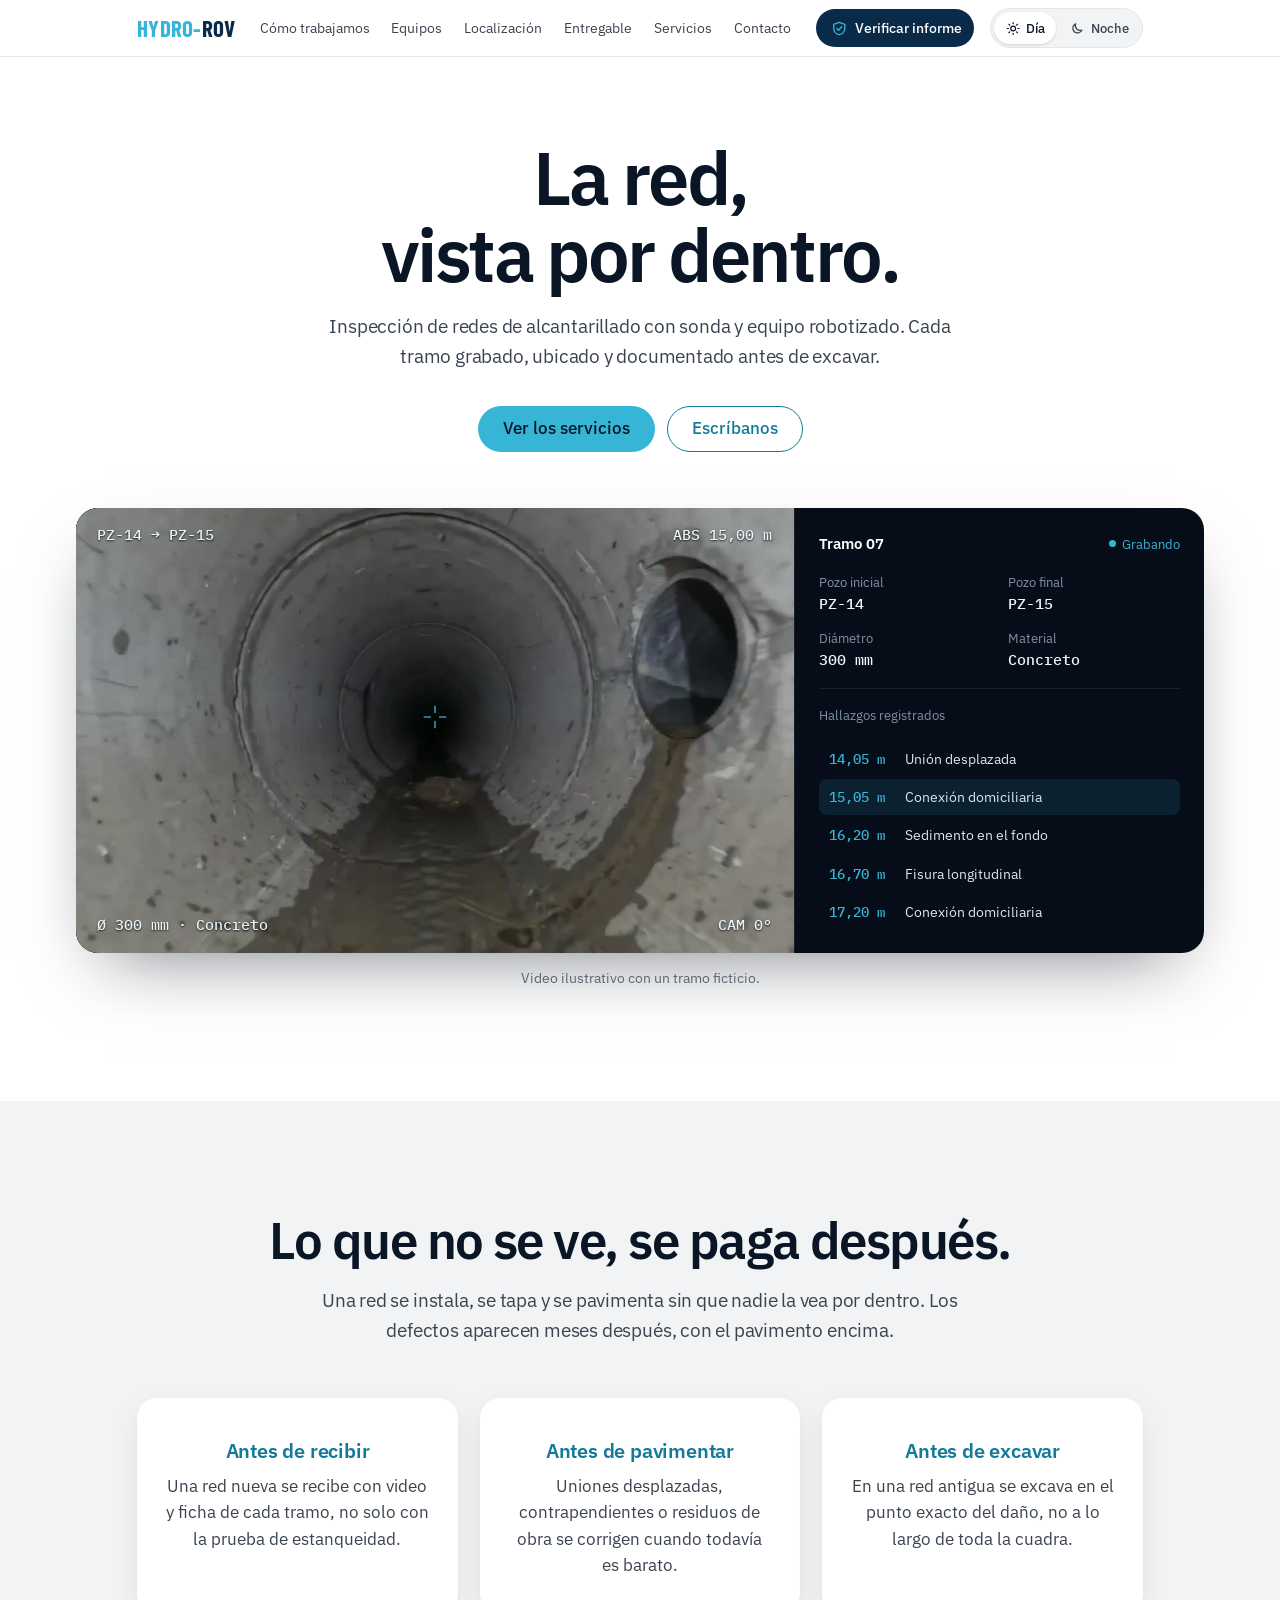
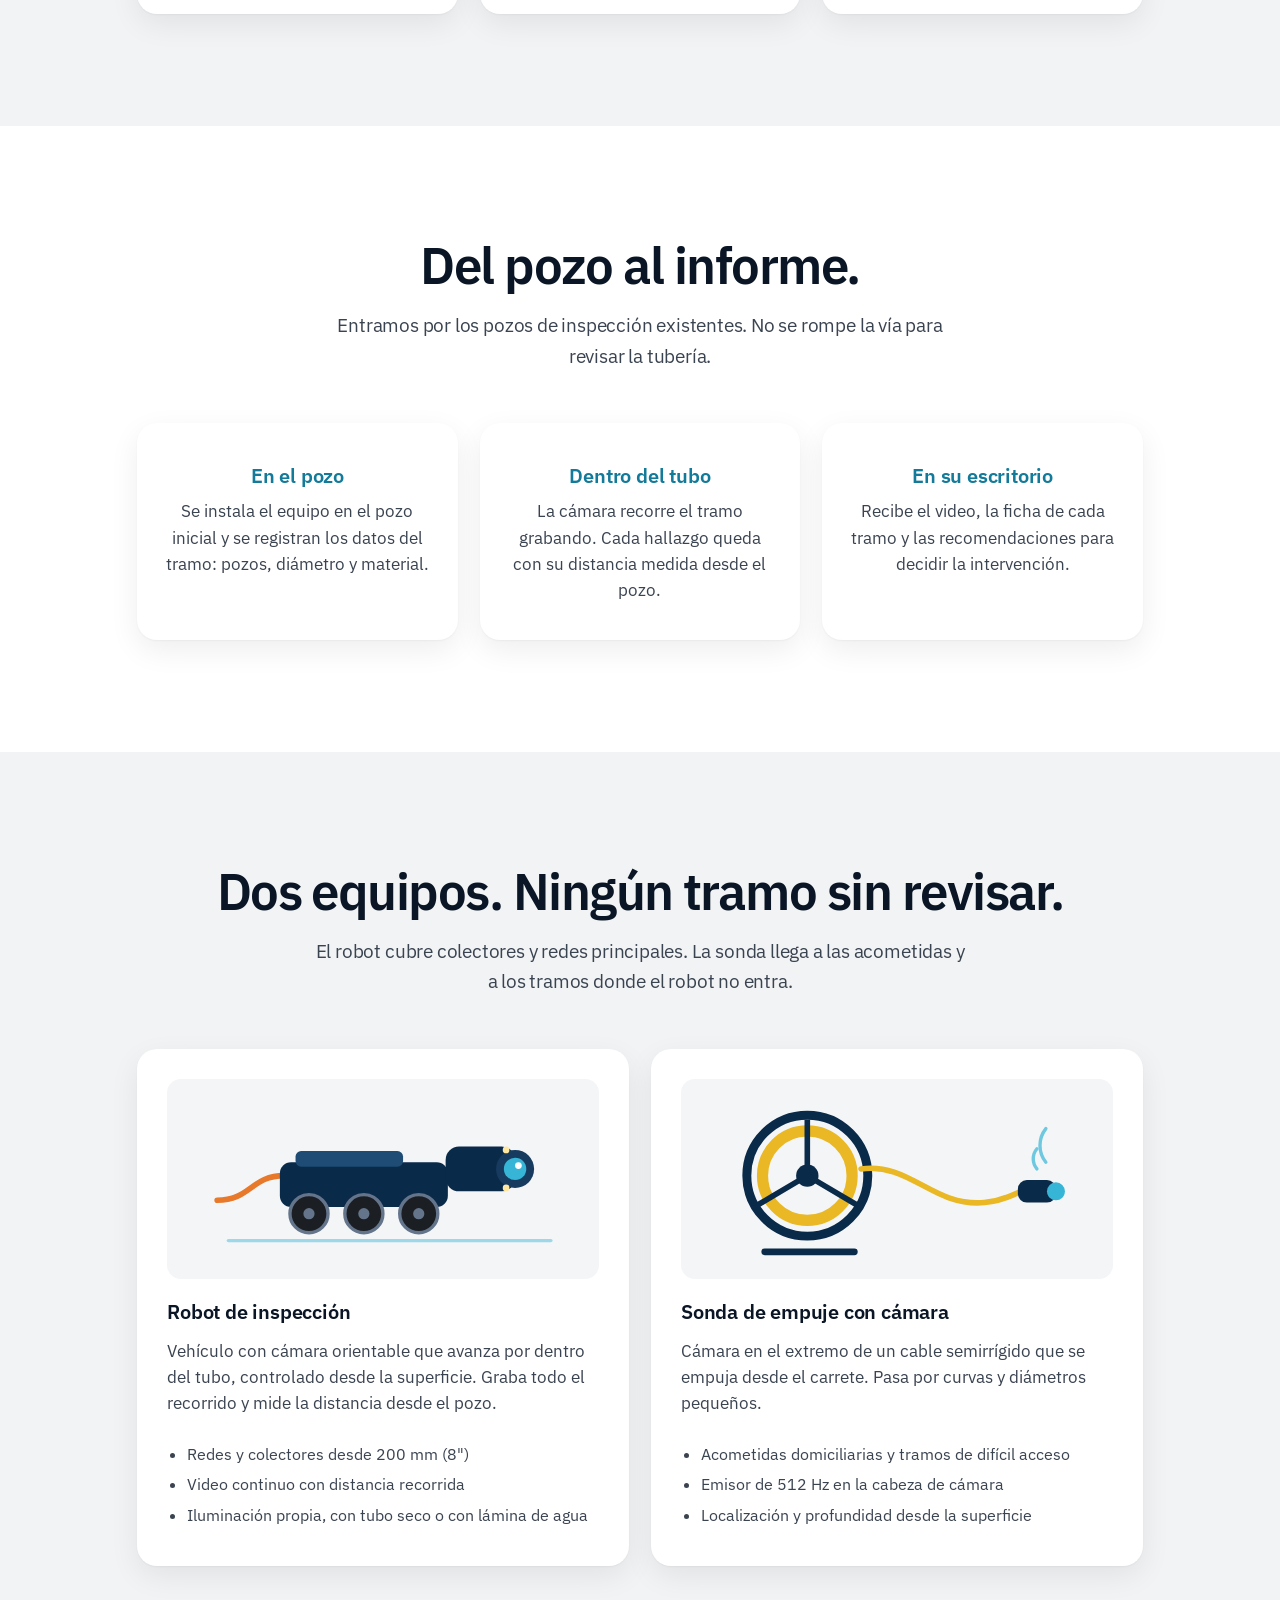
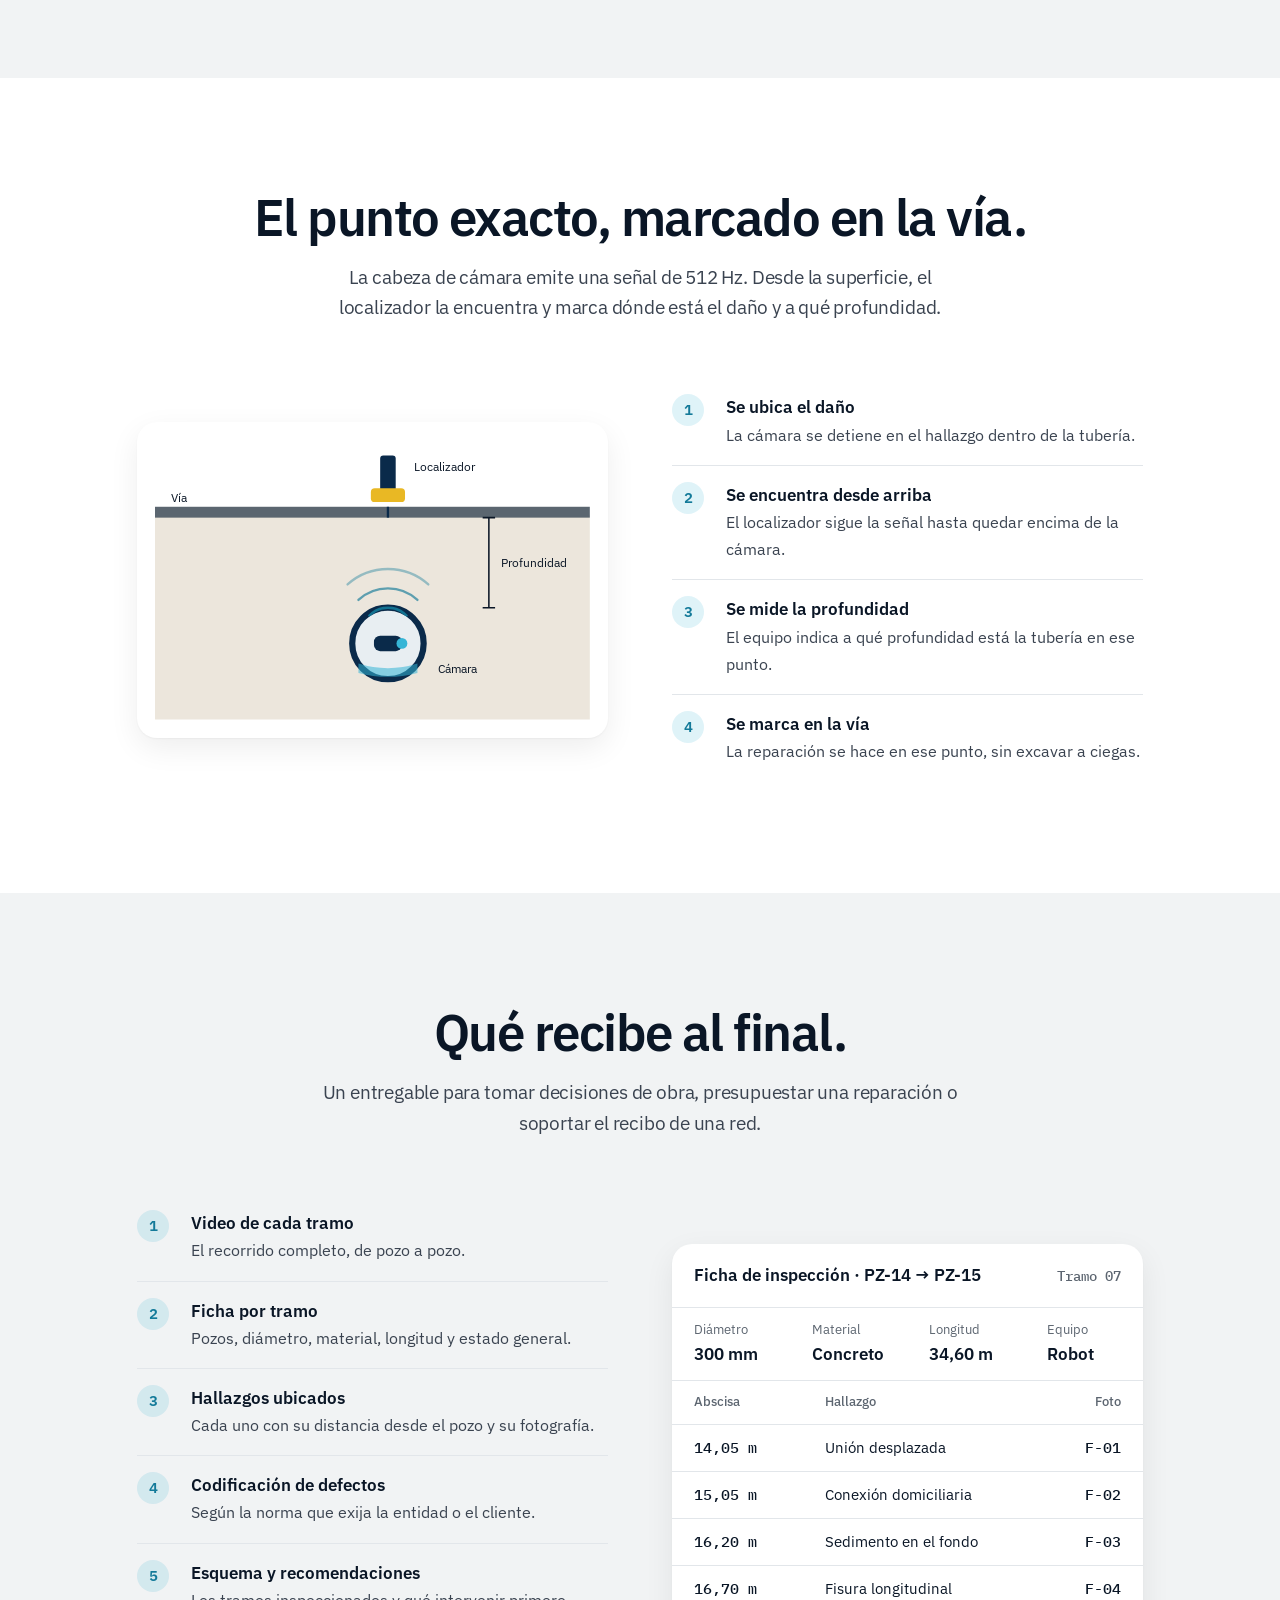
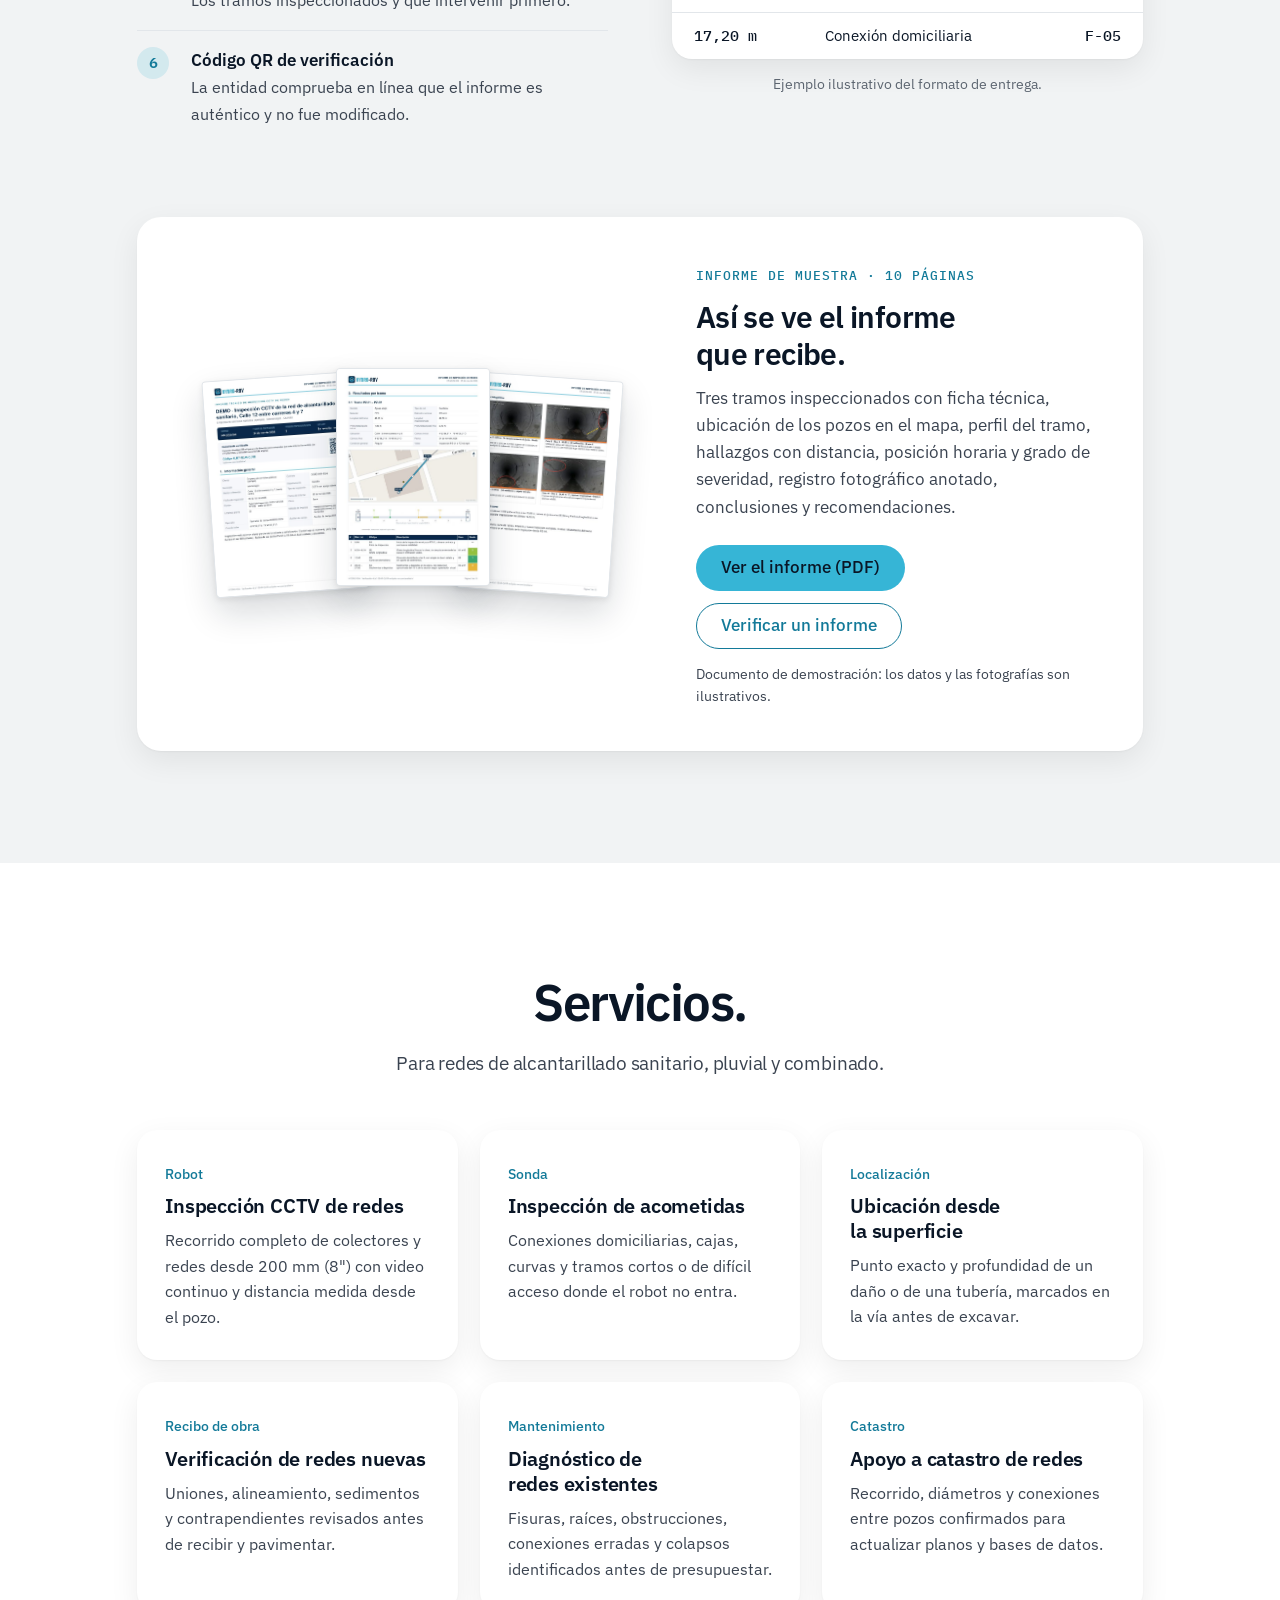
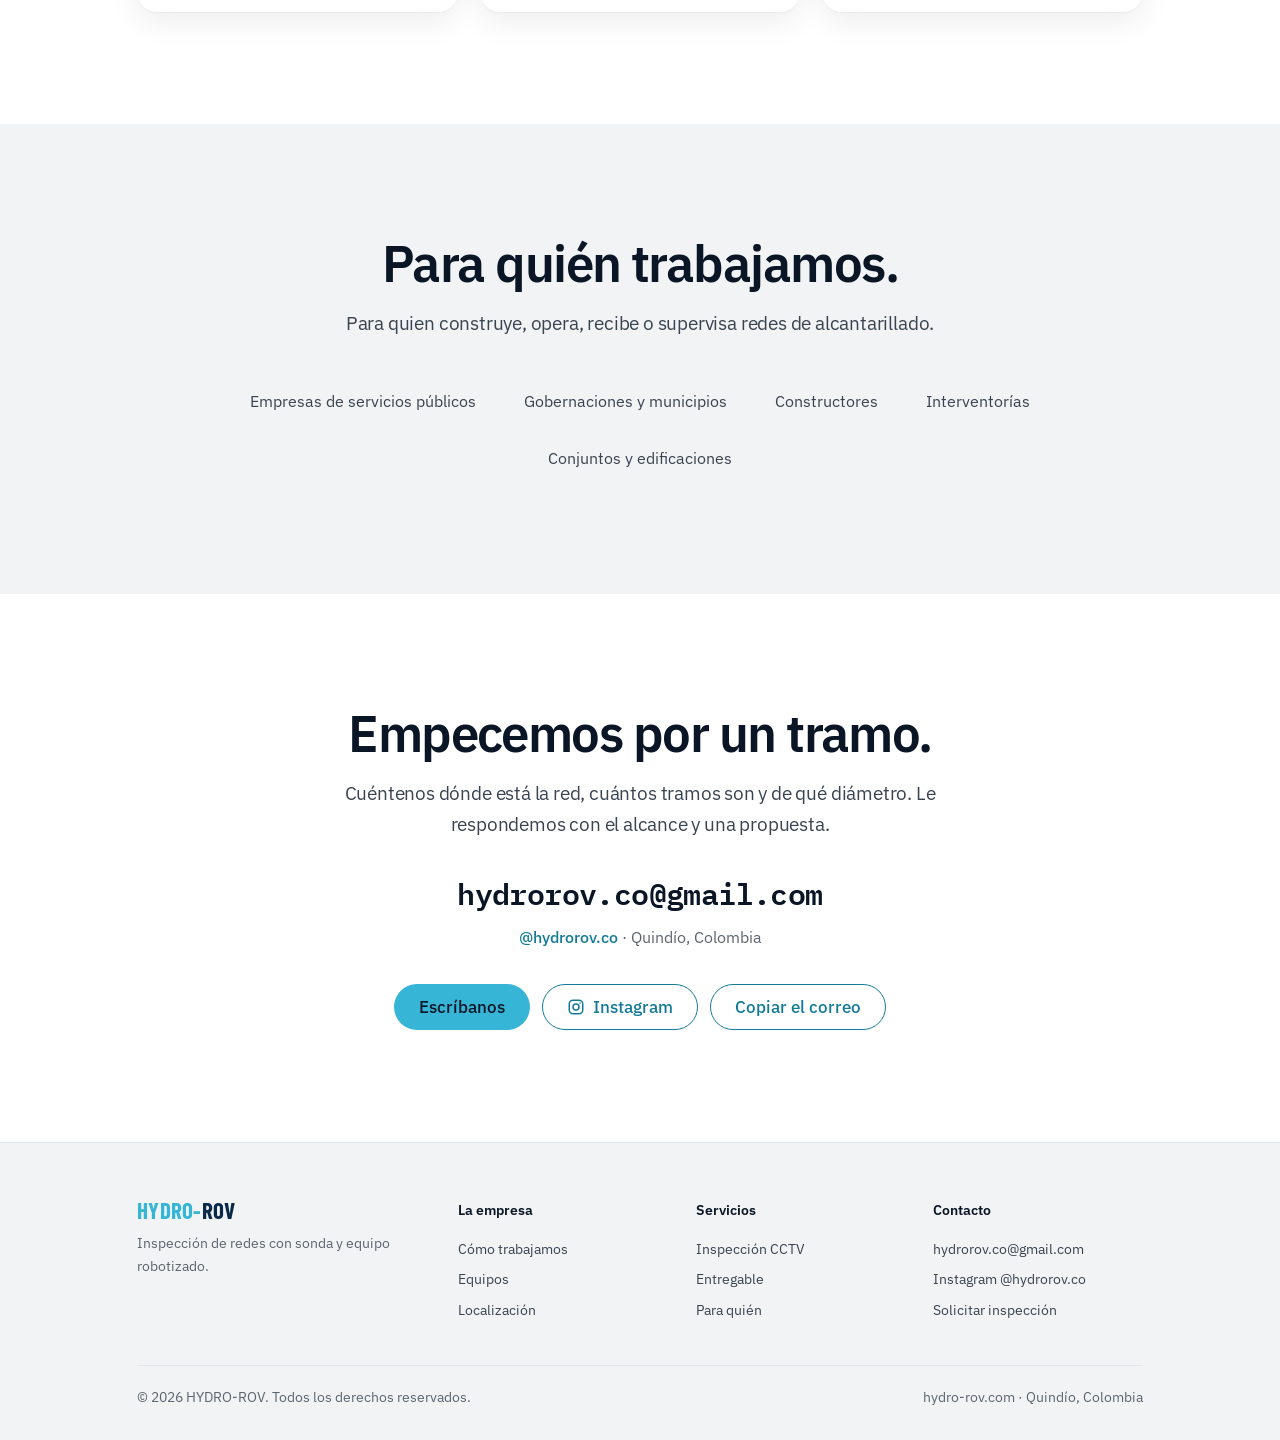
==== commit 3f3f8052: "Verificación por archivo (PDF/Word) que detecta informes modificados; botón Verificar informe en la " ====
--- a/index.html
+++ b/index.html
@@ -53,7 +53,8 @@
 .logo{font:700 23px/1 "Barlow Condensed",sans-serif;letter-spacing:.01em;text-decoration:none;white-space:nowrap}
 .logo b{color:var(--cyan)}.logo span{color:light-dark(var(--navy),#fff)}
 nav.main{display:flex;gap:2px;align-items:center}
-nav.main a{font-size:14px;color:var(--sub);text-decoration:none;padding:8px 11px;border-radius:8px}
+nav.main a{font-size:14px;color:var(--sub);text-decoration:none;padding:8px 11px;border-radius:8px;white-space:nowrap}
+@media (max-width:1240px) and (min-width:821px){nav.main a{padding:8px 7px;font-size:13.5px}.modo button span{display:none}.modo button{padding:0 10px}}
 nav.main a:hover{color:var(--ink)}
 .burger{display:none;width:44px;height:44px;border:0;background:transparent;color:var(--ink);border-radius:10px;cursor:pointer}
 .velo{display:none}
@@ -65,6 +66,13 @@
 .modo button[aria-pressed=true]{background:var(--tile);color:var(--ink);box-shadow:0 1px 3px rgba(0,0,0,.12)}
 .modo svg{width:15px;height:15px}
 .right{display:flex;align-items:center;gap:6px}
+.verif{display:inline-flex;align-items:center;gap:7px;height:38px;padding:0 15px;border-radius:980px;background:var(--navy);color:#fff;text-decoration:none;font-size:14px;font-weight:500;white-space:nowrap}
+:root[data-theme=dark] .verif,.verif:hover{background:#13406B}
+@media (prefers-color-scheme:dark){:root:not([data-theme=light]) .verif{background:#13406B}}
+.verif svg{width:17px;height:17px;color:var(--cyan)}
+@media (max-width:820px){.verif{height:36px;padding:0 12px}}
+@media (max-width:520px){.verif .vl{display:none}.modo button span{display:none}.modo button{padding:0 9px}}
+@media (max-width:360px){.verif span{display:none}.verif{padding:0 10px}}
 @media (max-width:820px){.modo{margin-left:0}.modo button{padding:0 10px;height:34px}}
 @media (max-width:380px){.modo button span{display:none}}
 
@@ -223,6 +231,7 @@
    <a href="#contacto">Contacto</a>
   </nav>
   <div class="right">
+  <a class="verif" href="analisis/v/" title="Comprobar la autenticidad de un informe emitido por HYDRO-ROV"><svg viewBox="0 0 24 24" fill="none" stroke="currentColor" stroke-width="2" stroke-linecap="round" stroke-linejoin="round"><path d="M12 3l8 3v6c0 4.5-3.4 8.3-8 9-4.6-.7-8-4.5-8-9V6z"/><path d="M8.5 12l2.5 2.5 4.5-5"/></svg><span>Verificar <span class="vl">informe</span></span></a>
   <div class="modo" role="group" aria-label="Vista de la página">
    <button type="button" data-m="light" aria-pressed="true"><svg viewBox="0 0 24 24" fill="none" stroke="currentColor" stroke-width="2" stroke-linecap="round"><circle cx="12" cy="12" r="4"/><path d="M12 2v2M12 20v2M4.9 4.9l1.4 1.4M17.7 17.7l1.4 1.4M2 12h2M20 12h2M4.9 19.1l1.4-1.4M17.7 6.3l1.4-1.4"/></svg><span>Día</span></button>
    <button type="button" data-m="dark" aria-pressed="false"><svg viewBox="0 0 24 24" fill="none" stroke="currentColor" stroke-width="2" stroke-linecap="round" stroke-linejoin="round"><path d="M20 14.5A8 8 0 0 1 9.5 4a8 8 0 1 0 10.5 10.5z"/></svg><span>Noche</span></button>
@@ -421,7 +430,7 @@
     <p>Tres tramos inspeccionados con ficha técnica, ubicación de los pozos en el mapa, perfil del tramo, hallazgos con distancia, posición horaria y grado de severidad, registro fotográfico anotado, conclusiones y recomendaciones.</p>
     <div class="btns">
      <a class="btn pri" href="media/informe-muestra-hydro-rov.pdf" target="_blank" rel="noopener">Ver el informe (PDF)</a>
-     <a class="btn gho" href="analisis/v/?c=4LM7-7DJR-CLVR" target="_blank" rel="noopener">Verificar su código QR</a>
+     <a class="btn gho" href="analisis/v/" target="_blank" rel="noopener">Verificar un informe</a>
     </div>
     <p class="note">Documento de demostración: los datos y las fotografías son ilustrativos.</p>
    </div>
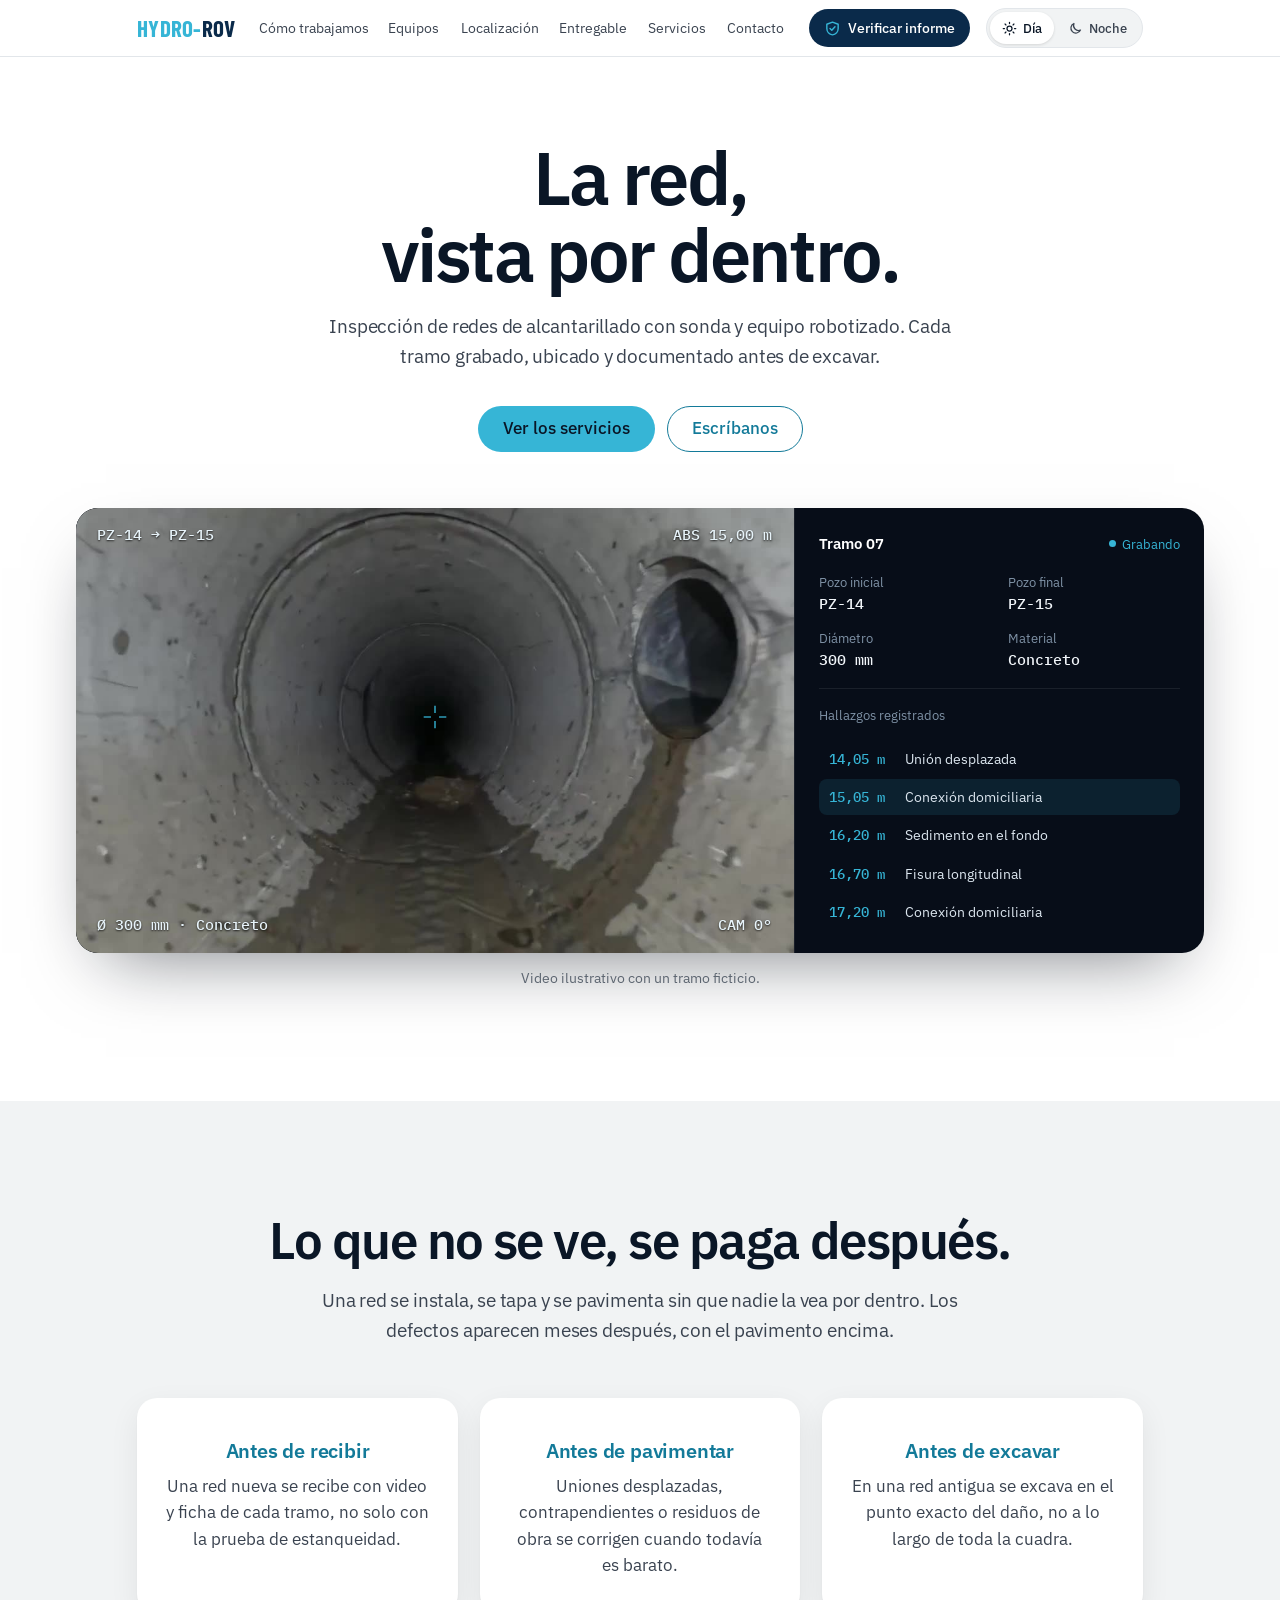
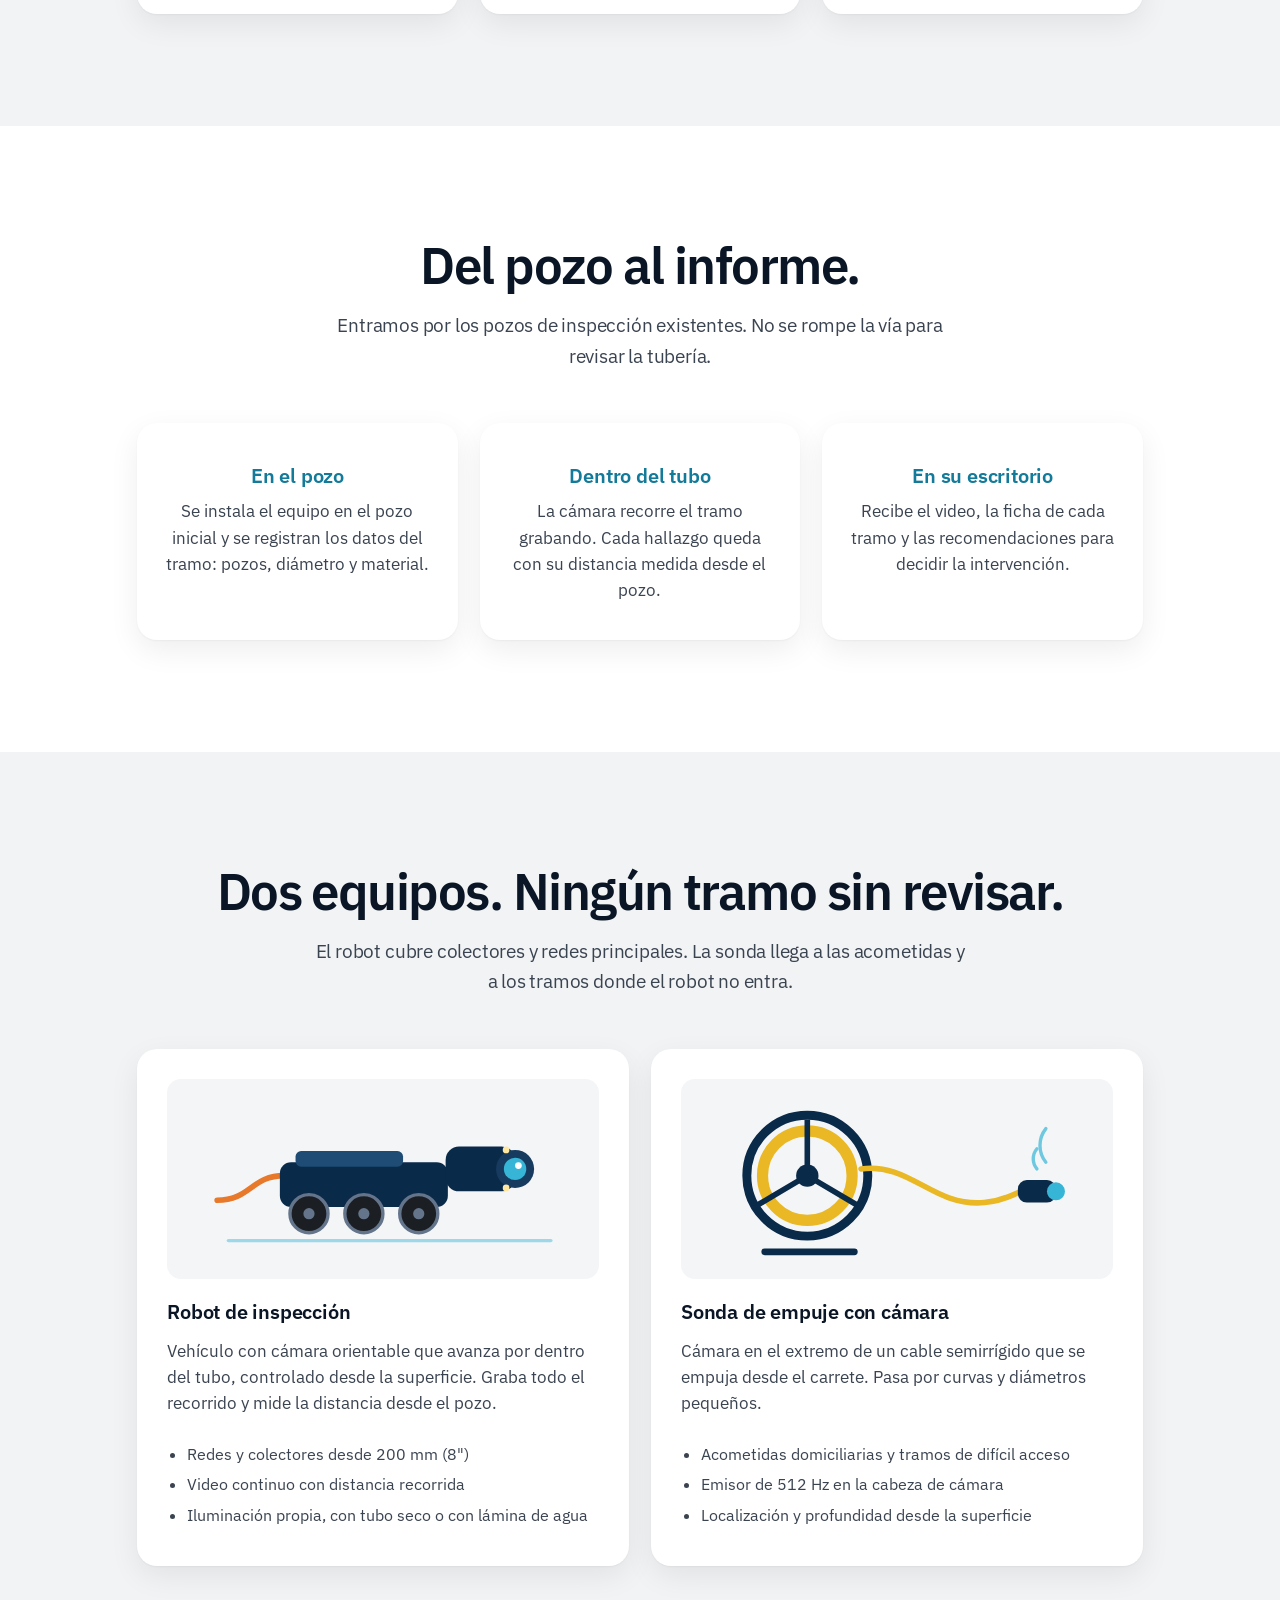
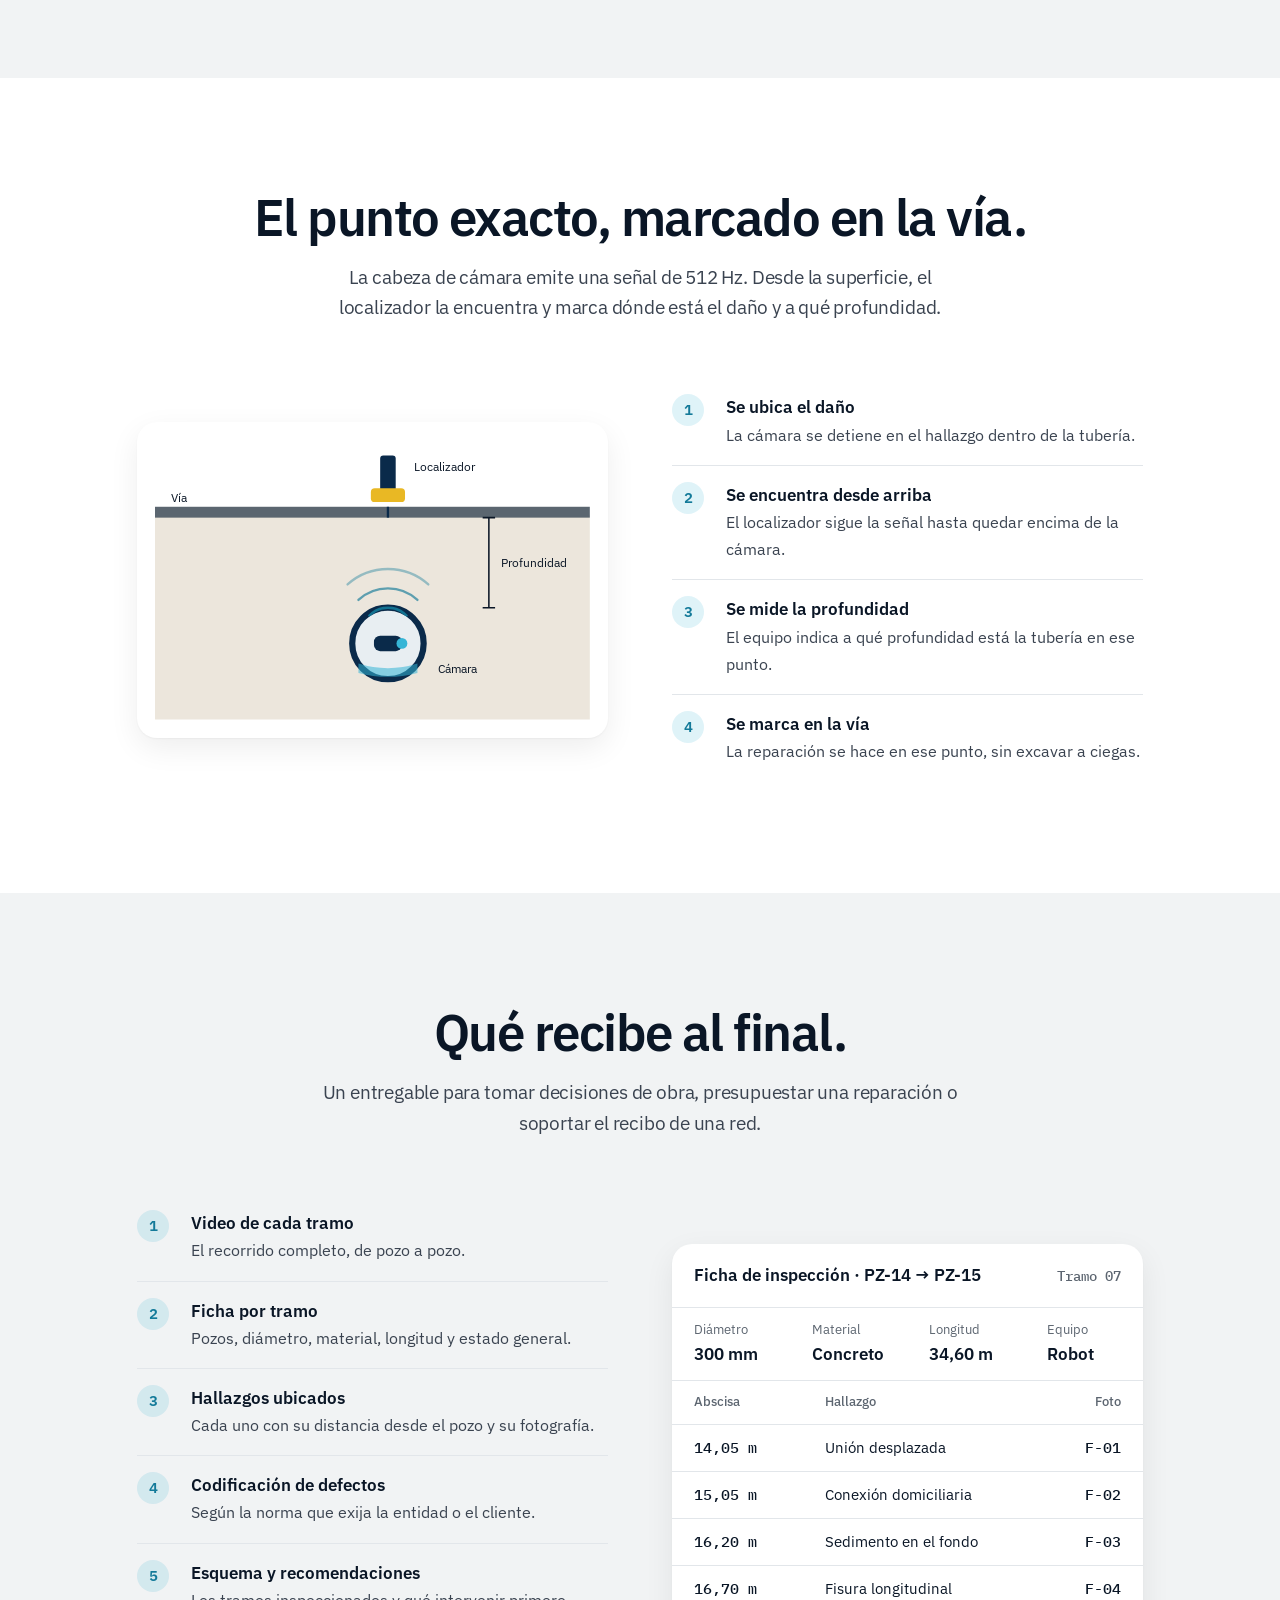
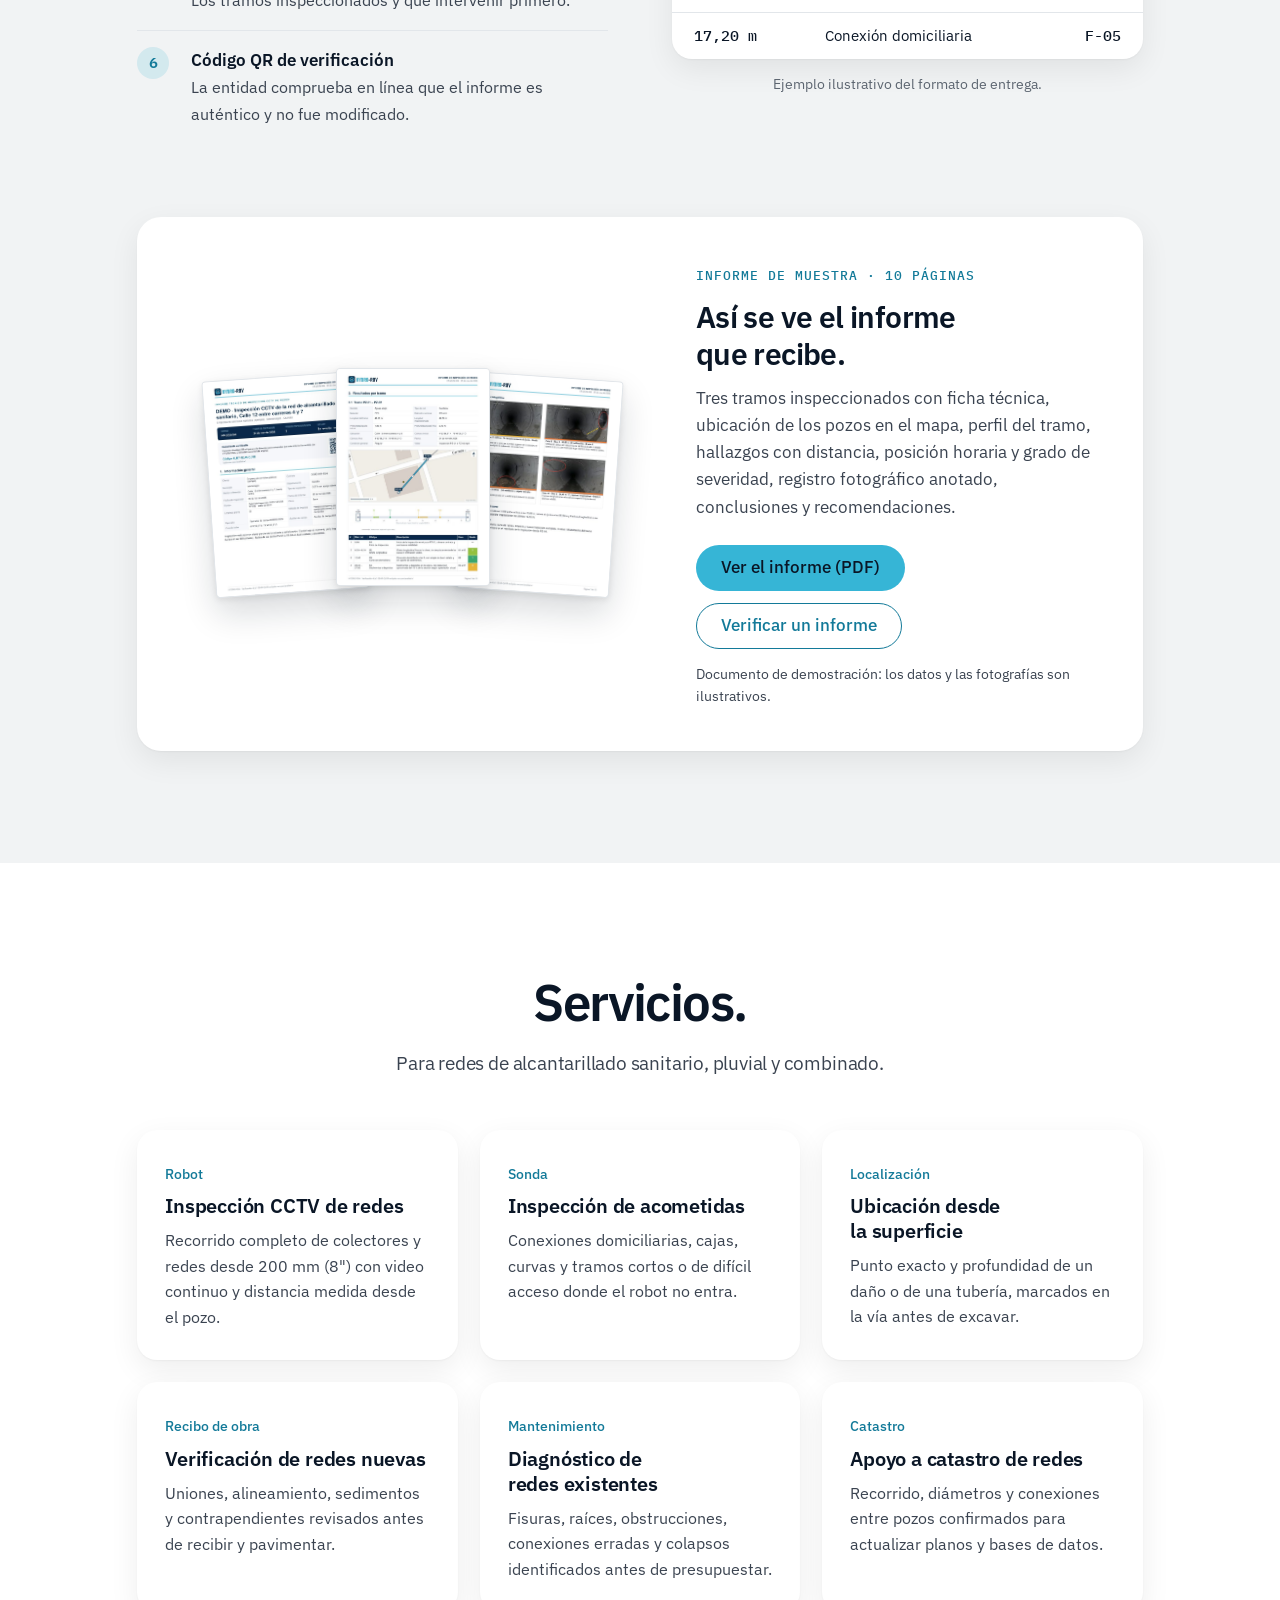
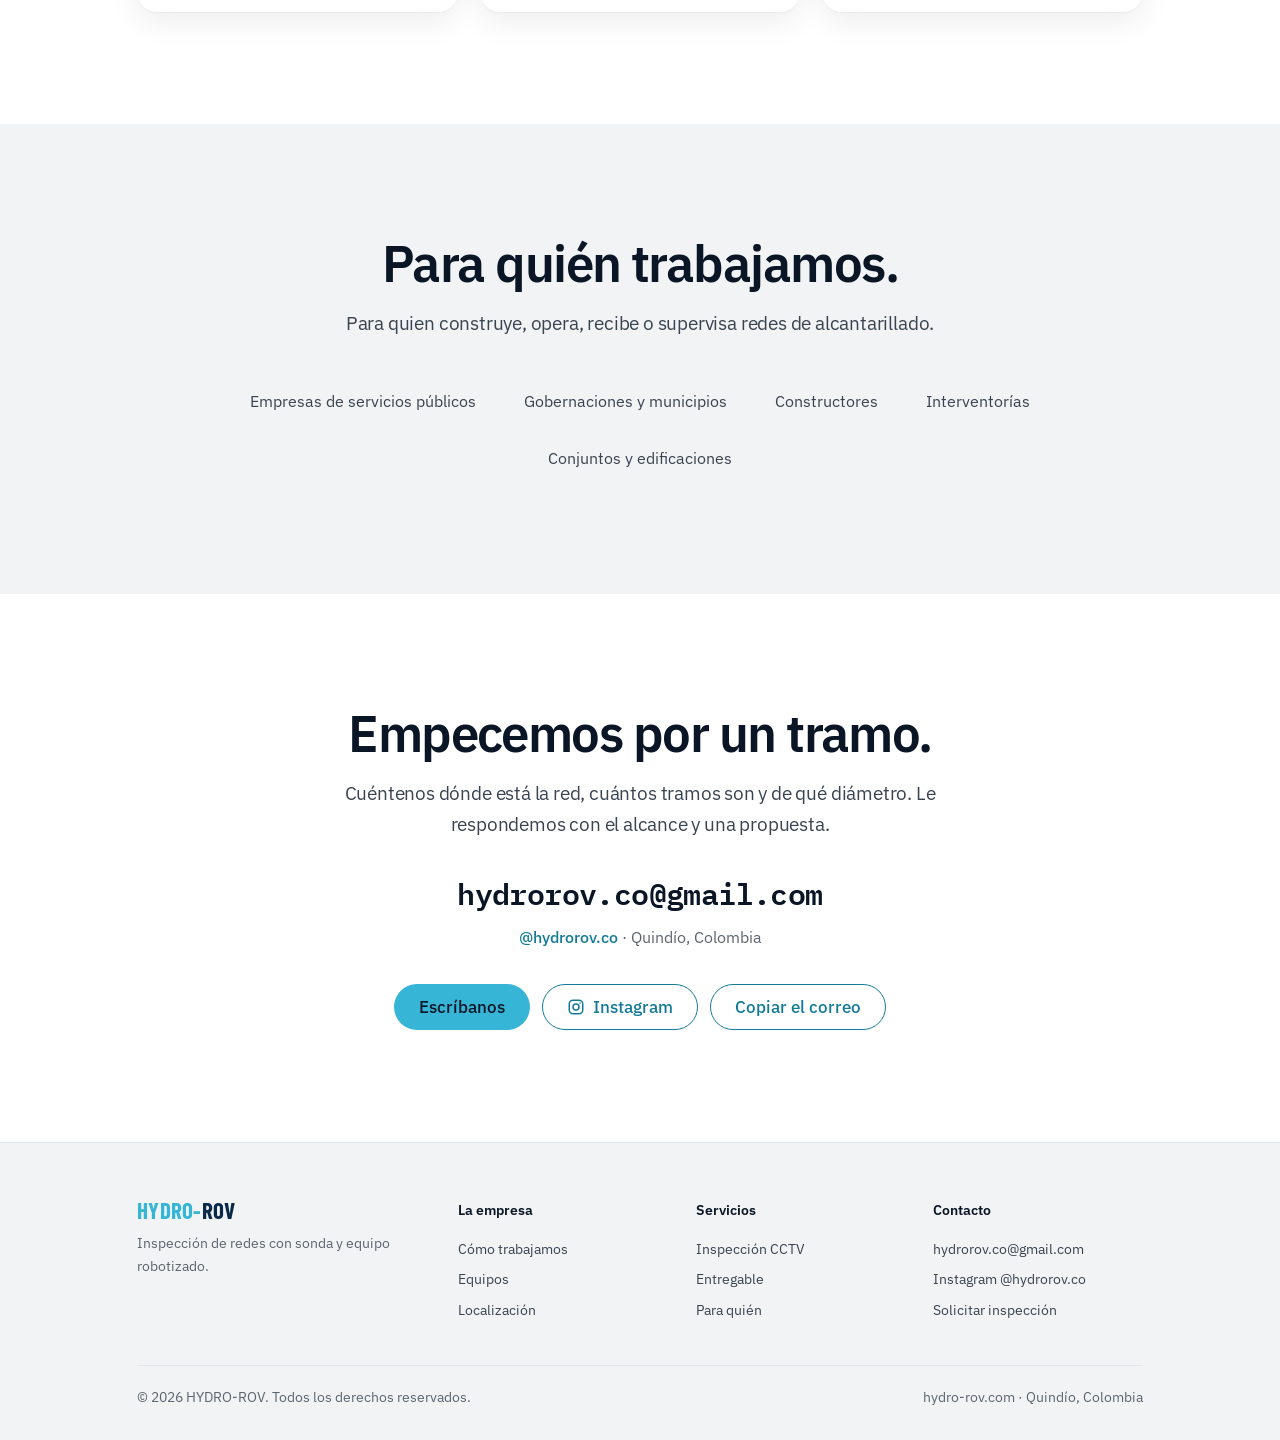
==== commit 13bcfc2d: "Web: botón Verificar sin recorte, abre en pestaña nueva; menú ☰ por debajo de 1040 px; verificación " ====
--- a/index.html
+++ b/index.html
@@ -54,7 +54,7 @@
 .logo b{color:var(--cyan)}.logo span{color:light-dark(var(--navy),#fff)}
 nav.main{display:flex;gap:2px;align-items:center}
 nav.main a{font-size:14px;color:var(--sub);text-decoration:none;padding:8px 11px;border-radius:8px;white-space:nowrap}
-@media (max-width:1240px) and (min-width:821px){nav.main a{padding:8px 7px;font-size:13.5px}.modo button span{display:none}.modo button{padding:0 10px}}
+@media (max-width:1240px) and (min-width:1041px){nav.main a{padding:8px 7px;font-size:13.5px}.modo button span{display:none}.modo button{padding:0 10px}}
 nav.main a:hover{color:var(--ink)}
 .burger{display:none;width:44px;height:44px;border:0;background:transparent;color:var(--ink);border-radius:10px;cursor:pointer}
 .velo{display:none}
@@ -65,8 +65,8 @@
 .modo button{border:0;background:transparent;color:var(--sub);font-family:inherit;font-weight:500;font-size:13px;line-height:1;padding:0 12px;height:32px;border-radius:980px;cursor:pointer;display:inline-flex;align-items:center;gap:6px}
 .modo button[aria-pressed=true]{background:var(--tile);color:var(--ink);box-shadow:0 1px 3px rgba(0,0,0,.12)}
 .modo svg{width:15px;height:15px}
-.right{display:flex;align-items:center;gap:6px}
-.verif{display:inline-flex;align-items:center;gap:7px;height:38px;padding:0 15px;border-radius:980px;background:var(--navy);color:#fff;text-decoration:none;font-size:14px;font-weight:500;white-space:nowrap}
+.right{display:flex;align-items:center;gap:6px;flex:none}
+.verif{flex:none;display:inline-flex;align-items:center;gap:7px;height:38px;padding:0 15px;border-radius:980px;background:var(--navy);color:#fff;text-decoration:none;font-size:14px;font-weight:500;white-space:nowrap}
 :root[data-theme=dark] .verif,.verif:hover{background:#13406B}
 @media (prefers-color-scheme:dark){:root:not([data-theme=light]) .verif{background:#13406B}}
 .verif svg{width:17px;height:17px;color:var(--cyan)}
@@ -187,13 +187,15 @@
  .split{grid-template-columns:minmax(0,1fr)}
  .cols{grid-template-columns:1fr 1fr}
 }
-/* Celular: menú ☰ con velo */
-@media (max-width:820px){
+/* Celular y tableta: menú ☰ con velo (por debajo de 1040 px el menú completo no cabe junto al botón Verificar) */
+@media (max-width:1040px){
  .burger{display:grid;place-items:center}
  nav.main{position:fixed;top:56px;right:0;bottom:0;width:min(300px,84vw);flex-direction:column;align-items:stretch;gap:2px;padding:14px;background:var(--bg);border-left:1px solid var(--line);transform:translateX(100%);visibility:hidden;transition:transform .25s ease,visibility 0s linear .25s;z-index:40;overflow-y:auto}
  nav.main a{font-size:17px;padding:13px 14px;color:var(--ink)}
  body.menu nav.main{transform:none;visibility:visible;transition:transform .25s ease}
  body.menu .velo{display:block;position:fixed;inset:56px 0 0;background:rgba(7,11,20,.45);z-index:35}
+}
+@media (max-width:820px){
  .t2{grid-template-columns:minmax(0,1fr)}
  .datos{grid-template-columns:repeat(2,minmax(0,1fr))}
 }
@@ -231,7 +233,7 @@
    <a href="#contacto">Contacto</a>
   </nav>
   <div class="right">
-  <a class="verif" href="analisis/v/" title="Comprobar la autenticidad de un informe emitido por HYDRO-ROV"><svg viewBox="0 0 24 24" fill="none" stroke="currentColor" stroke-width="2" stroke-linecap="round" stroke-linejoin="round"><path d="M12 3l8 3v6c0 4.5-3.4 8.3-8 9-4.6-.7-8-4.5-8-9V6z"/><path d="M8.5 12l2.5 2.5 4.5-5"/></svg><span>Verificar <span class="vl">informe</span></span></a>
+  <a class="verif" href="analisis/v/" target="_blank" rel="noopener" title="Comprobar la autenticidad de un informe emitido por HYDRO-ROV"><svg viewBox="0 0 24 24" fill="none" stroke="currentColor" stroke-width="2" stroke-linecap="round" stroke-linejoin="round"><path d="M12 3l8 3v6c0 4.5-3.4 8.3-8 9-4.6-.7-8-4.5-8-9V6z"/><path d="M8.5 12l2.5 2.5 4.5-5"/></svg><span>Verificar <span class="vl">informe</span></span></a>
   <div class="modo" role="group" aria-label="Vista de la página">
    <button type="button" data-m="light" aria-pressed="true"><svg viewBox="0 0 24 24" fill="none" stroke="currentColor" stroke-width="2" stroke-linecap="round"><circle cx="12" cy="12" r="4"/><path d="M12 2v2M12 20v2M4.9 4.9l1.4 1.4M17.7 17.7l1.4 1.4M2 12h2M20 12h2M4.9 19.1l1.4-1.4M17.7 6.3l1.4-1.4"/></svg><span>Día</span></button>
    <button type="button" data-m="dark" aria-pressed="false"><svg viewBox="0 0 24 24" fill="none" stroke="currentColor" stroke-width="2" stroke-linecap="round" stroke-linejoin="round"><path d="M20 14.5A8 8 0 0 1 9.5 4a8 8 0 1 0 10.5 10.5z"/></svg><span>Noche</span></button>
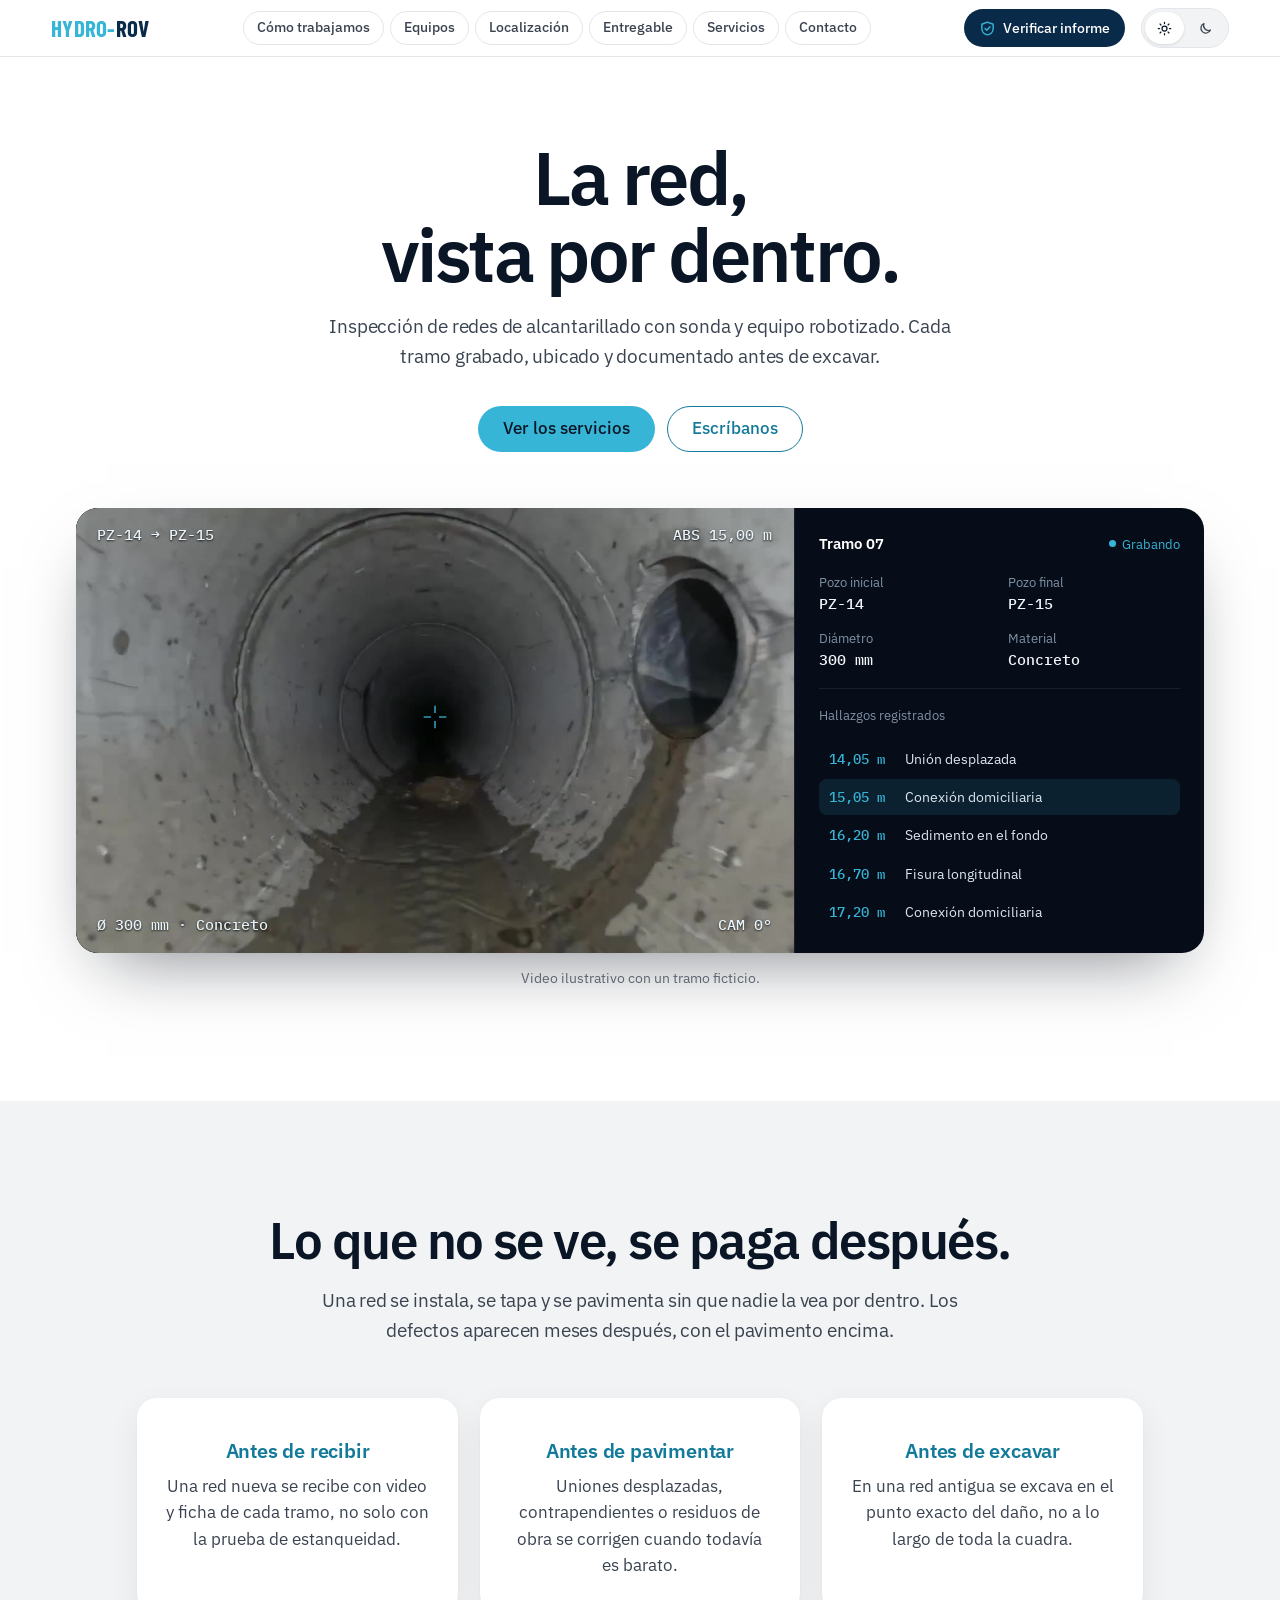
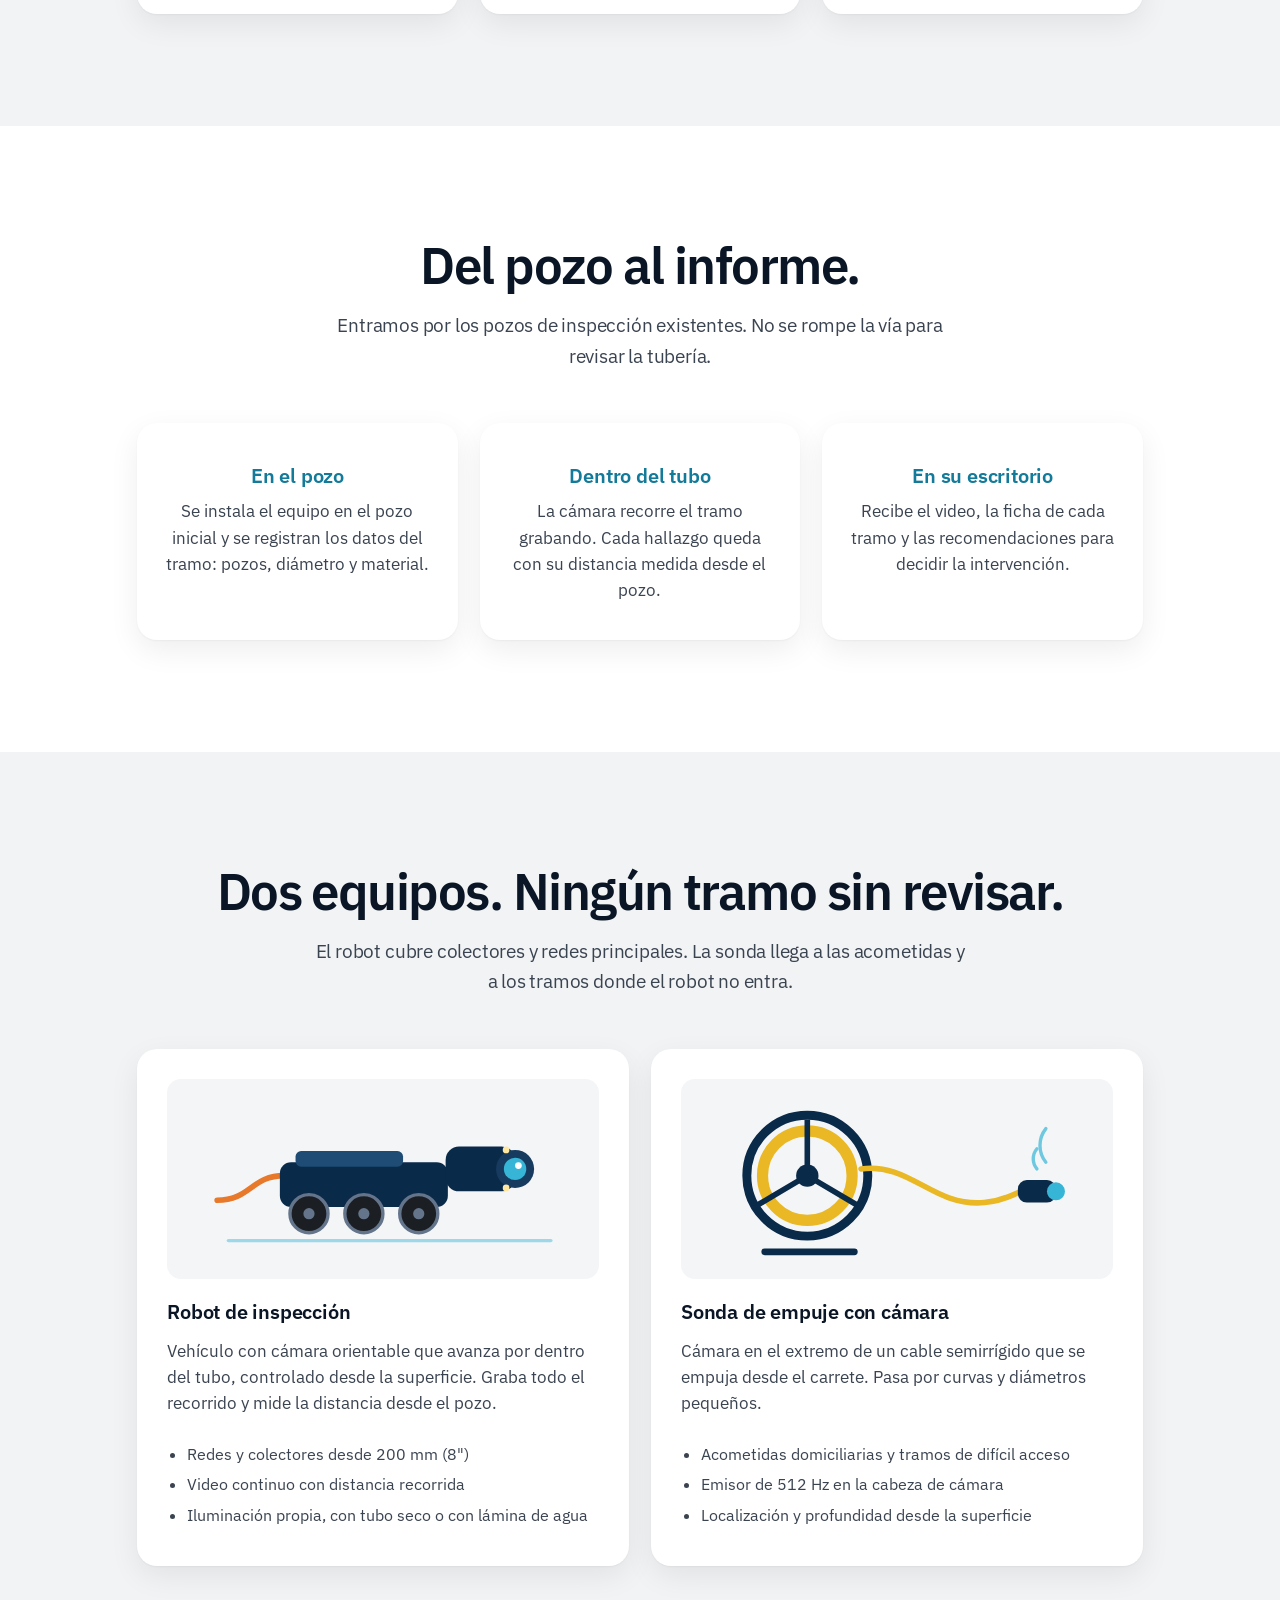
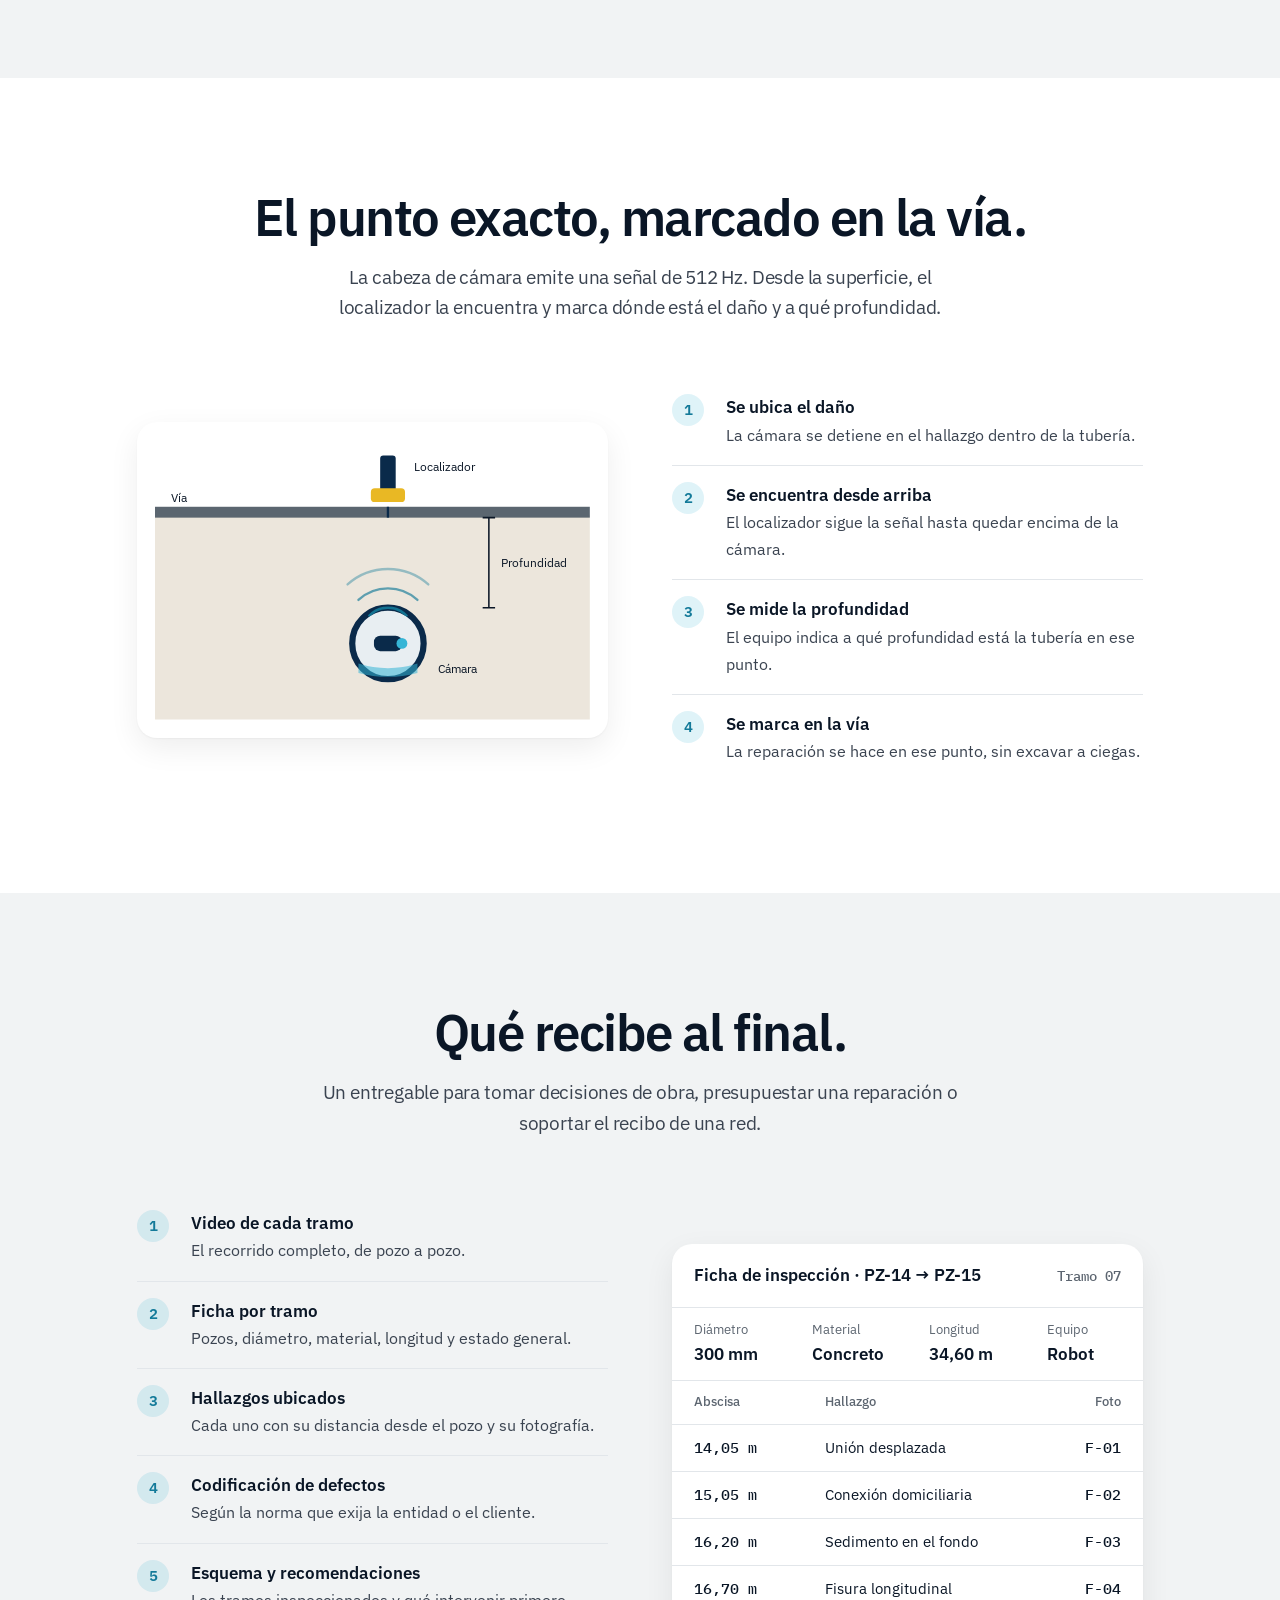
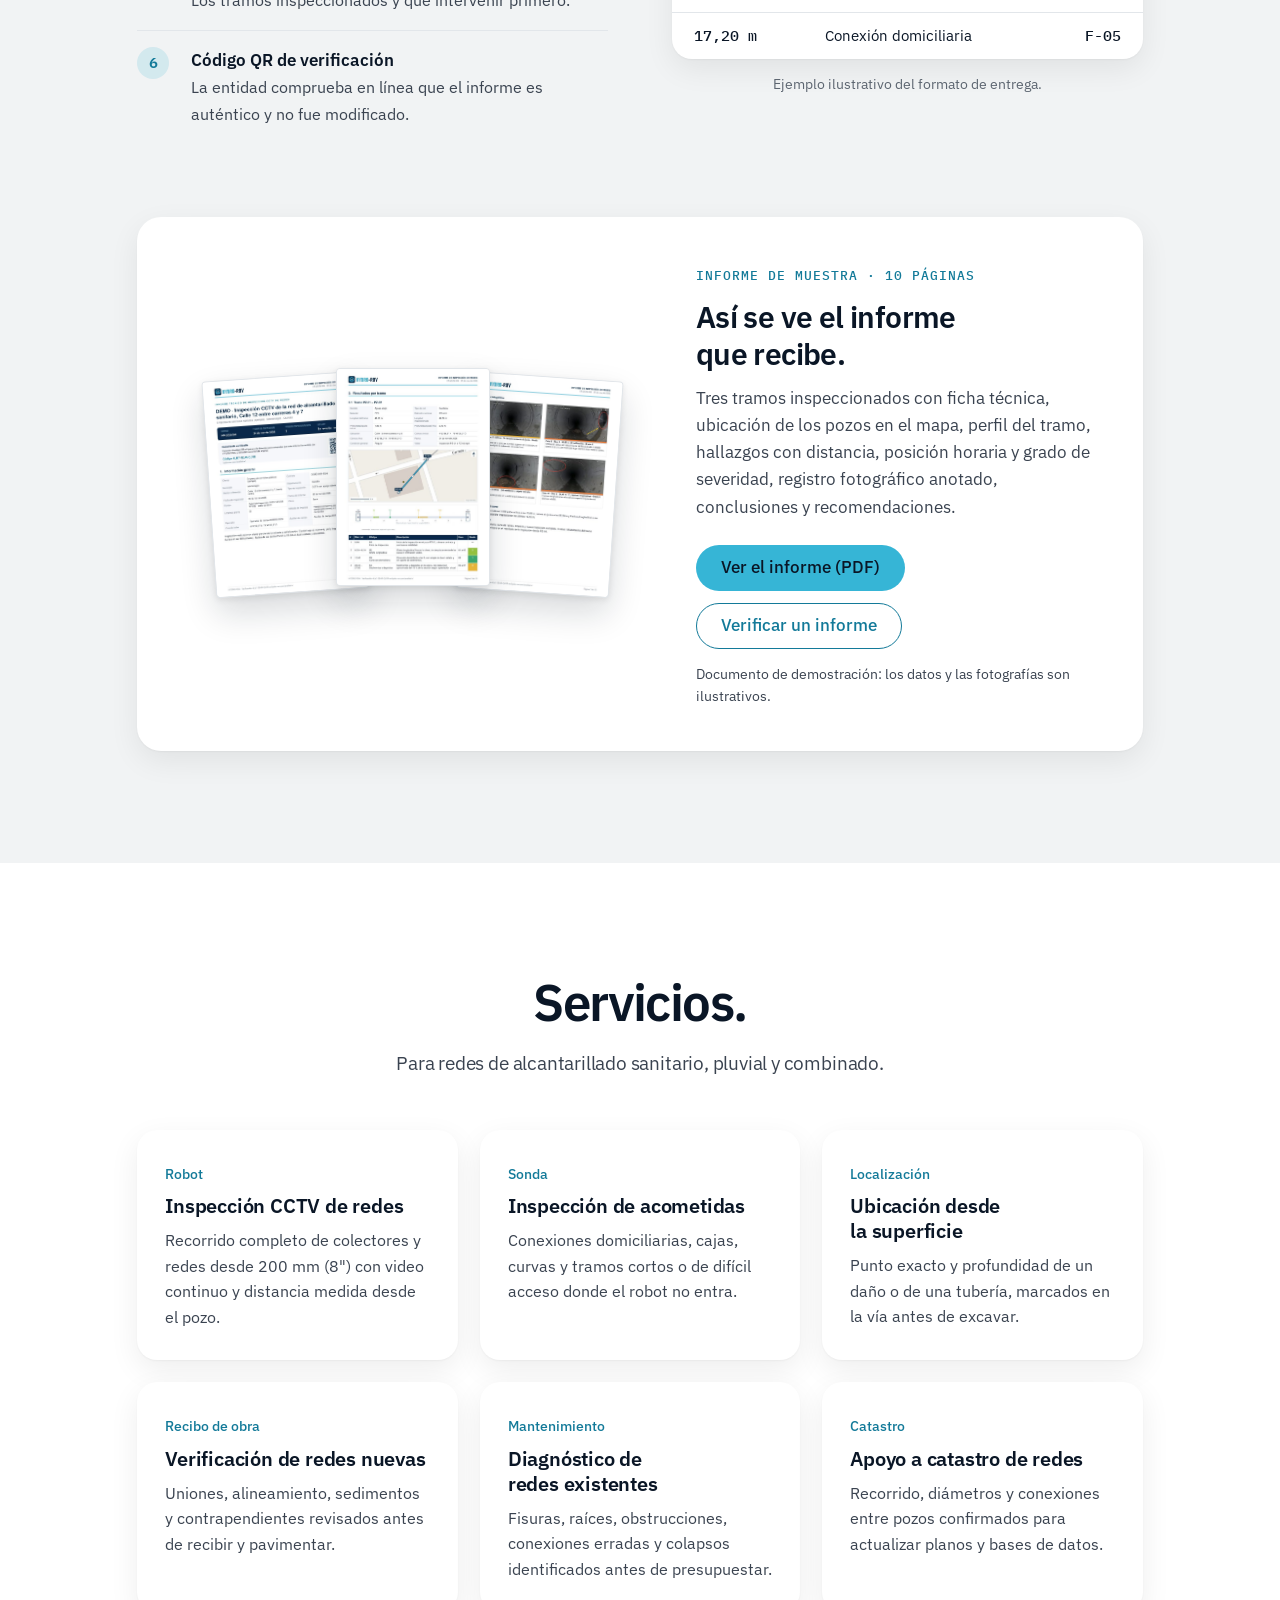
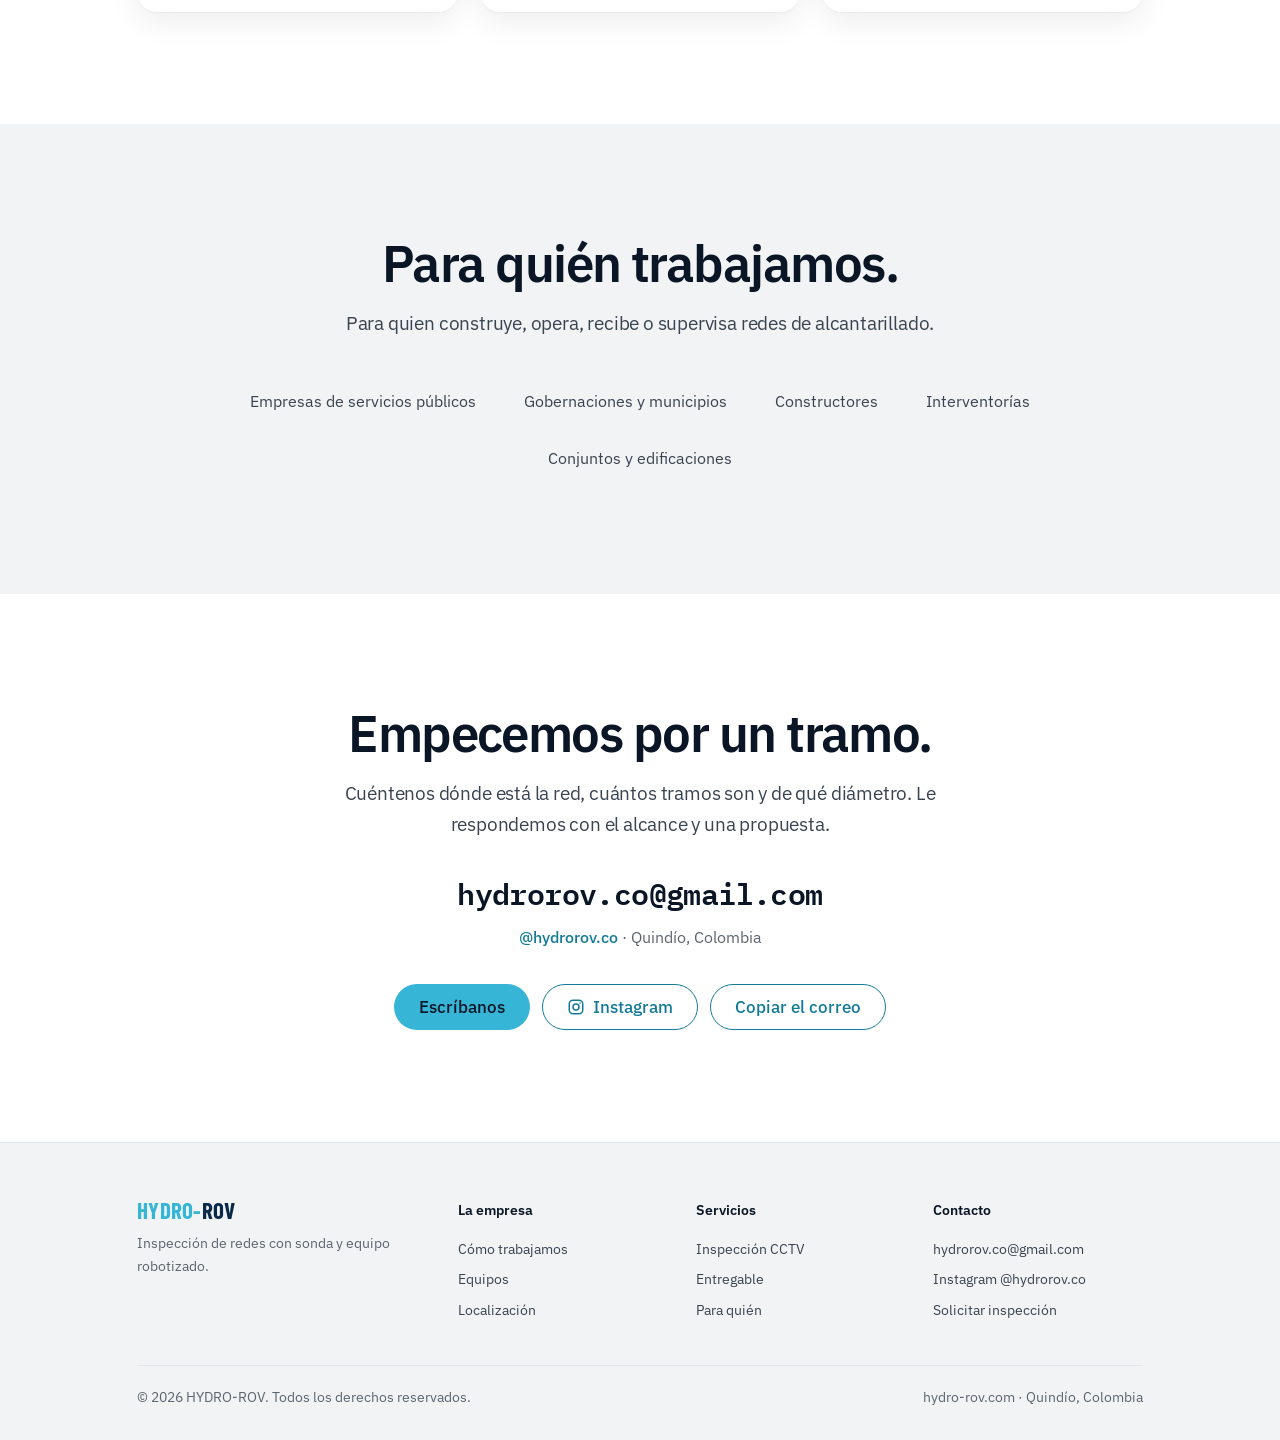
==== commit 987afad6: "Web: secciones como botones, sin solapes (pasa a ☰ si no caben), menú ☰ visible en celular y horizon" ====
--- a/index.html
+++ b/index.html
@@ -48,14 +48,18 @@
 a:focus-visible,button:focus-visible{outline:3px solid var(--cyan);outline-offset:3px}
 
 /* Barra */
-header{position:sticky;top:0;z-index:30;background:color-mix(in srgb,var(--bg) 86%,transparent);backdrop-filter:saturate(180%) blur(14px);-webkit-backdrop-filter:saturate(180%) blur(14px);border-bottom:1px solid var(--line)}
-.bar{display:flex;align-items:center;justify-content:space-between;gap:16px;height:56px;max-width:1108px;margin:0 auto;padding:0 max(32px,4vw)}
+header{position:sticky;top:0;z-index:30;border-bottom:1px solid var(--line)}
+/* el vidrio esmerilado va en una capa aparte: un backdrop-filter en el propio header encierra el menú ☰ (position:fixed) dentro de los 56 px de la barra y no se ve */
+header::before{content:"";position:absolute;inset:0;z-index:-1;background:color-mix(in srgb,var(--bg) 86%,transparent);backdrop-filter:saturate(180%) blur(14px);-webkit-backdrop-filter:saturate(180%) blur(14px)}
+.bar{display:flex;align-items:center;justify-content:space-between;gap:16px;height:56px;max-width:1280px;margin:0 auto;padding:0 max(32px,4vw)}
 .logo{font:700 23px/1 "Barlow Condensed",sans-serif;letter-spacing:.01em;text-decoration:none;white-space:nowrap}
 .logo b{color:var(--cyan)}.logo span{color:light-dark(var(--navy),#fff)}
-nav.main{display:flex;gap:2px;align-items:center}
-nav.main a{font-size:14px;color:var(--sub);text-decoration:none;padding:8px 11px;border-radius:8px;white-space:nowrap}
-@media (max-width:1240px) and (min-width:1041px){nav.main a{padding:8px 7px;font-size:13.5px}.modo button span{display:none}.modo button{padding:0 10px}}
-nav.main a:hover{color:var(--ink)}
+nav.main{display:flex;gap:6px;align-items:center}
+/* cada sección es un botón (píldora); nunca se encogen ni se montan: si no caben, la barra pasa al menú ☰ */
+nav.main a{flex:none;font-size:13.5px;font-weight:500;color:var(--sub);text-decoration:none;height:34px;padding:0 13px;display:inline-flex;align-items:center;border-radius:980px;border:1px solid var(--line);background:var(--tile);white-space:nowrap;transition:color .15s,border-color .15s,background .15s}
+nav.main a:hover{color:var(--ink);border-color:color-mix(in srgb,var(--teal) 55%,var(--line));background:color-mix(in srgb,var(--cyan) 7%,var(--tile))}
+/* Día/Noche solo con ícono: deja el espacio a las secciones */
+.modo button span{display:none}.modo button{padding:0 10px}
 .burger{display:none;width:44px;height:44px;border:0;background:transparent;color:var(--ink);border-radius:10px;cursor:pointer}
 .velo{display:none}
 
@@ -190,11 +194,17 @@
 /* Celular y tableta: menú ☰ con velo (por debajo de 1040 px el menú completo no cabe junto al botón Verificar) */
 @media (max-width:1040px){
  .burger{display:grid;place-items:center}
- nav.main{position:fixed;top:56px;right:0;bottom:0;width:min(300px,84vw);flex-direction:column;align-items:stretch;gap:2px;padding:14px;background:var(--bg);border-left:1px solid var(--line);transform:translateX(100%);visibility:hidden;transition:transform .25s ease,visibility 0s linear .25s;z-index:40;overflow-y:auto}
- nav.main a{font-size:17px;padding:13px 14px;color:var(--ink)}
+ nav.main{position:fixed;top:56px;right:0;bottom:0;width:min(300px,84vw);flex-direction:column;align-items:stretch;gap:8px;padding:16px;background:var(--bg);border-left:1px solid var(--line);transform:translateX(100%);visibility:hidden;transition:transform .25s ease,visibility 0s linear .25s;z-index:40;overflow-y:auto}
+ nav.main a{font-size:16.5px;height:48px;padding:0 18px;color:var(--ink);border-radius:14px}
  body.menu nav.main{transform:none;visibility:visible;transition:transform .25s ease}
  body.menu .velo{display:block;position:fixed;inset:56px 0 0;background:rgba(7,11,20,.45);z-index:35}
 }
+/* también cuando el menú completo no cabe (zoom del navegador, fuentes grandes): lo decide el script */
+ body.estrecho .burger{display:grid;place-items:center}
+ body.estrecho nav.main{position:fixed;top:56px;right:0;bottom:0;width:min(300px,84vw);flex-direction:column;align-items:stretch;gap:8px;padding:16px;background:var(--bg);border-left:1px solid var(--line);transform:translateX(100%);visibility:hidden;transition:transform .25s ease,visibility 0s linear .25s;z-index:40;overflow-y:auto}
+ body.estrecho nav.main a{font-size:16.5px;height:48px;padding:0 18px;color:var(--ink);border-radius:14px}
+ body.estrecho.menu nav.main{transform:none;visibility:visible;transition:transform .25s ease}
+ body.estrecho.menu .velo{display:block;position:fixed;inset:56px 0 0;background:rgba(7,11,20,.45);z-index:35}
 @media (max-width:820px){
  .t2{grid-template-columns:minmax(0,1fr)}
  .datos{grid-template-columns:repeat(2,minmax(0,1fr))}
@@ -216,6 +226,7 @@
  .panel{border-top:0;border-left:1px solid rgba(255,255,255,.07)}
  .cam{aspect-ratio:auto;min-height:240px}
  .sec{padding:48px 0}
+ nav.main{gap:6px;padding:10px 14px}nav.main a{height:40px;font-size:15.5px}
 }
 </style>
 </head>
@@ -235,8 +246,8 @@
   <div class="right">
   <a class="verif" href="analisis/v/" target="_blank" rel="noopener" title="Comprobar la autenticidad de un informe emitido por HYDRO-ROV"><svg viewBox="0 0 24 24" fill="none" stroke="currentColor" stroke-width="2" stroke-linecap="round" stroke-linejoin="round"><path d="M12 3l8 3v6c0 4.5-3.4 8.3-8 9-4.6-.7-8-4.5-8-9V6z"/><path d="M8.5 12l2.5 2.5 4.5-5"/></svg><span>Verificar <span class="vl">informe</span></span></a>
   <div class="modo" role="group" aria-label="Vista de la página">
-   <button type="button" data-m="light" aria-pressed="true"><svg viewBox="0 0 24 24" fill="none" stroke="currentColor" stroke-width="2" stroke-linecap="round"><circle cx="12" cy="12" r="4"/><path d="M12 2v2M12 20v2M4.9 4.9l1.4 1.4M17.7 17.7l1.4 1.4M2 12h2M20 12h2M4.9 19.1l1.4-1.4M17.7 6.3l1.4-1.4"/></svg><span>Día</span></button>
-   <button type="button" data-m="dark" aria-pressed="false"><svg viewBox="0 0 24 24" fill="none" stroke="currentColor" stroke-width="2" stroke-linecap="round" stroke-linejoin="round"><path d="M20 14.5A8 8 0 0 1 9.5 4a8 8 0 1 0 10.5 10.5z"/></svg><span>Noche</span></button>
+   <button type="button" data-m="light" aria-pressed="true" aria-label="Vista de día" title="Día"><svg viewBox="0 0 24 24" fill="none" stroke="currentColor" stroke-width="2" stroke-linecap="round"><circle cx="12" cy="12" r="4"/><path d="M12 2v2M12 20v2M4.9 4.9l1.4 1.4M17.7 17.7l1.4 1.4M2 12h2M20 12h2M4.9 19.1l1.4-1.4M17.7 6.3l1.4-1.4"/></svg><span>Día</span></button>
+   <button type="button" data-m="dark" aria-pressed="false" aria-label="Vista de noche" title="Noche"><svg viewBox="0 0 24 24" fill="none" stroke="currentColor" stroke-width="2" stroke-linecap="round" stroke-linejoin="round"><path d="M20 14.5A8 8 0 0 1 9.5 4a8 8 0 1 0 10.5 10.5z"/></svg><span>Noche</span></button>
   </div>
   <button class="burger" id="burger" type="button" aria-label="Abrir menú" aria-expanded="false" aria-controls="menu">
    <svg width="24" height="24" viewBox="0 0 24 24" fill="none" stroke="currentColor" stroke-width="2" stroke-linecap="round"><path d="M4 7h16M4 12h16M4 17h16"/></svg>
@@ -561,6 +572,14 @@
   els.forEach(e => io.observe(e));
  } else els.forEach(e => e.classList.add('in'));
 
+ /* Si las secciones no caben en la barra (zoom, fuentes, ancho intermedio), pasa al menú ☰ en vez de montarse */
+ const barra = document.querySelector('.bar'), navm = document.getElementById('menu');
+ const ajustarBarra = () => {
+  document.body.classList.remove('estrecho');
+  if (innerWidth > 1040 && (navm.scrollWidth > navm.clientWidth + 1 || barra.scrollWidth > barra.clientWidth + 1)) document.body.classList.add('estrecho');
+ };
+ ajustarBarra(); addEventListener('resize', ajustarBarra); if (document.fonts) document.fonts.ready.then(ajustarBarra);
+
  /* Menú ☰ con velo */
  const burger = document.getElementById('burger'), velo = document.getElementById('velo'), menu = document.getElementById('menu');
  const cerrar = () => { document.body.classList.remove('menu'); burger.setAttribute('aria-expanded','false'); };
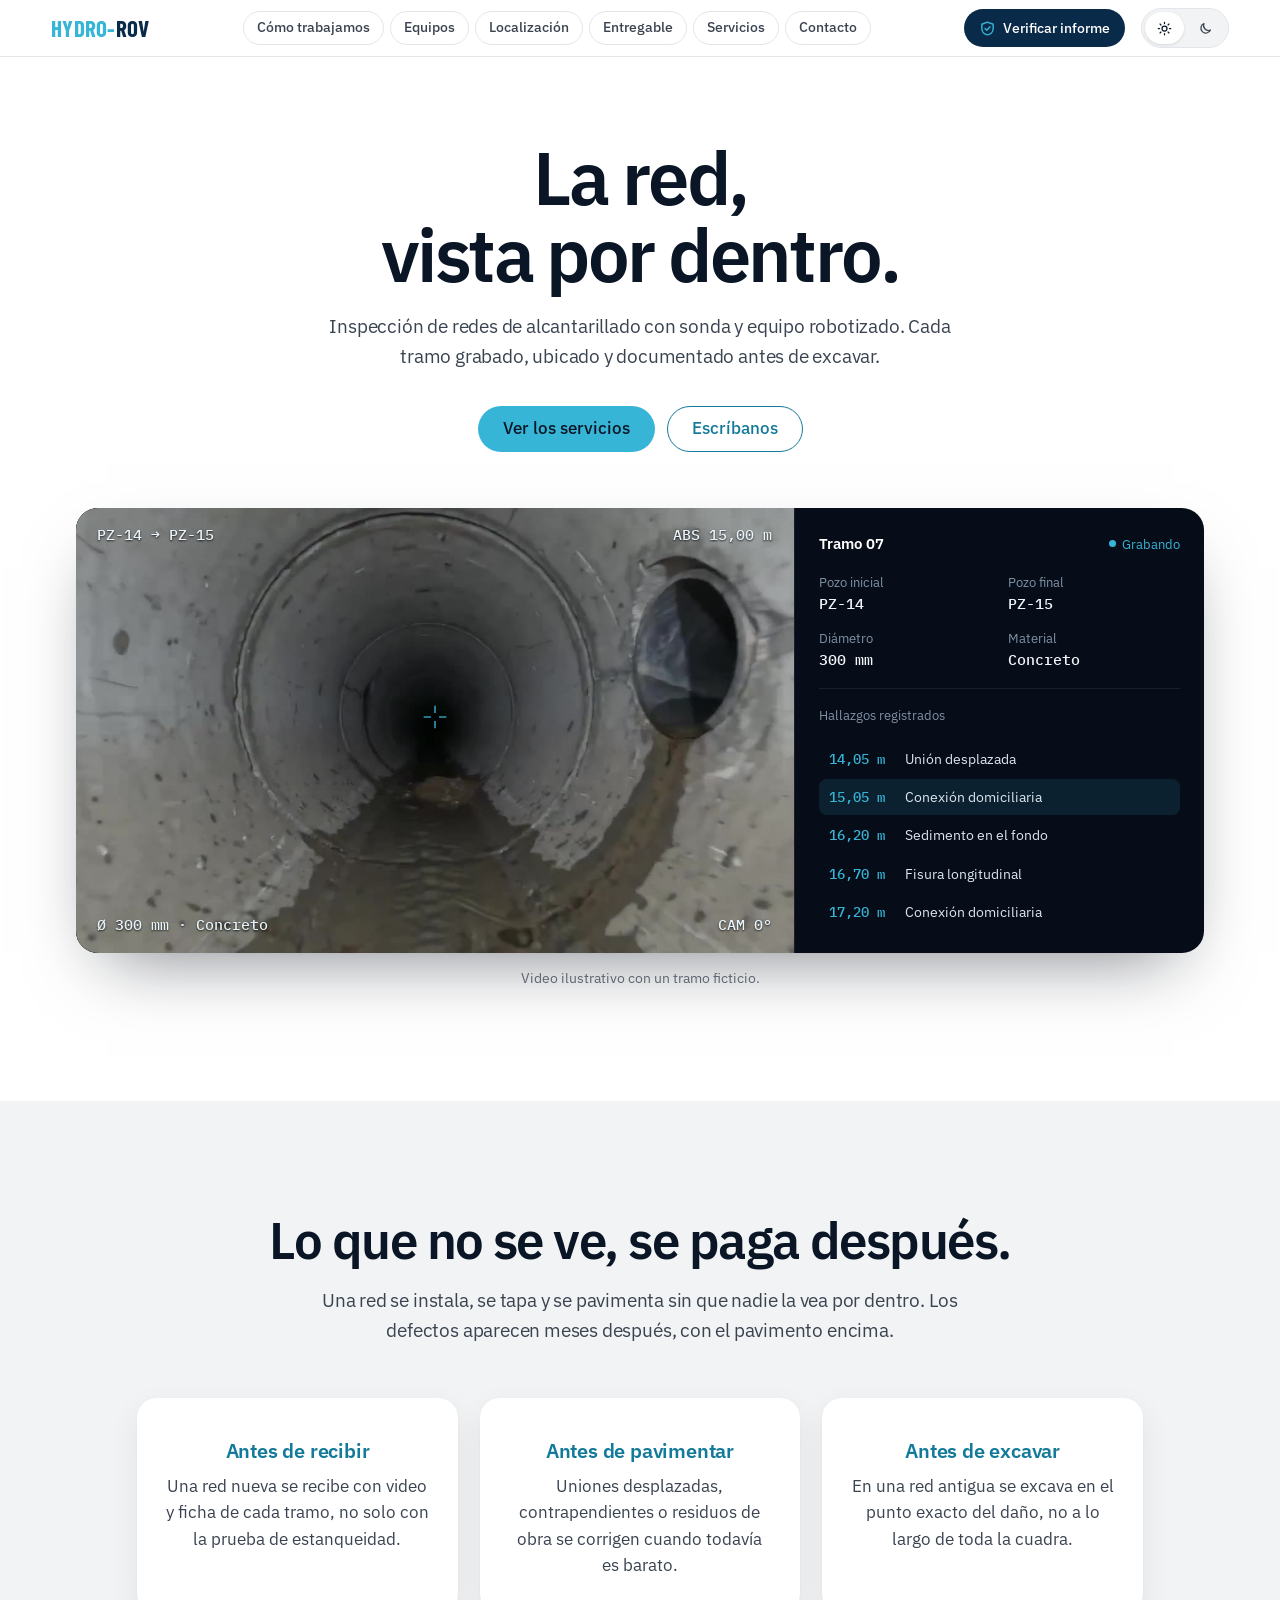
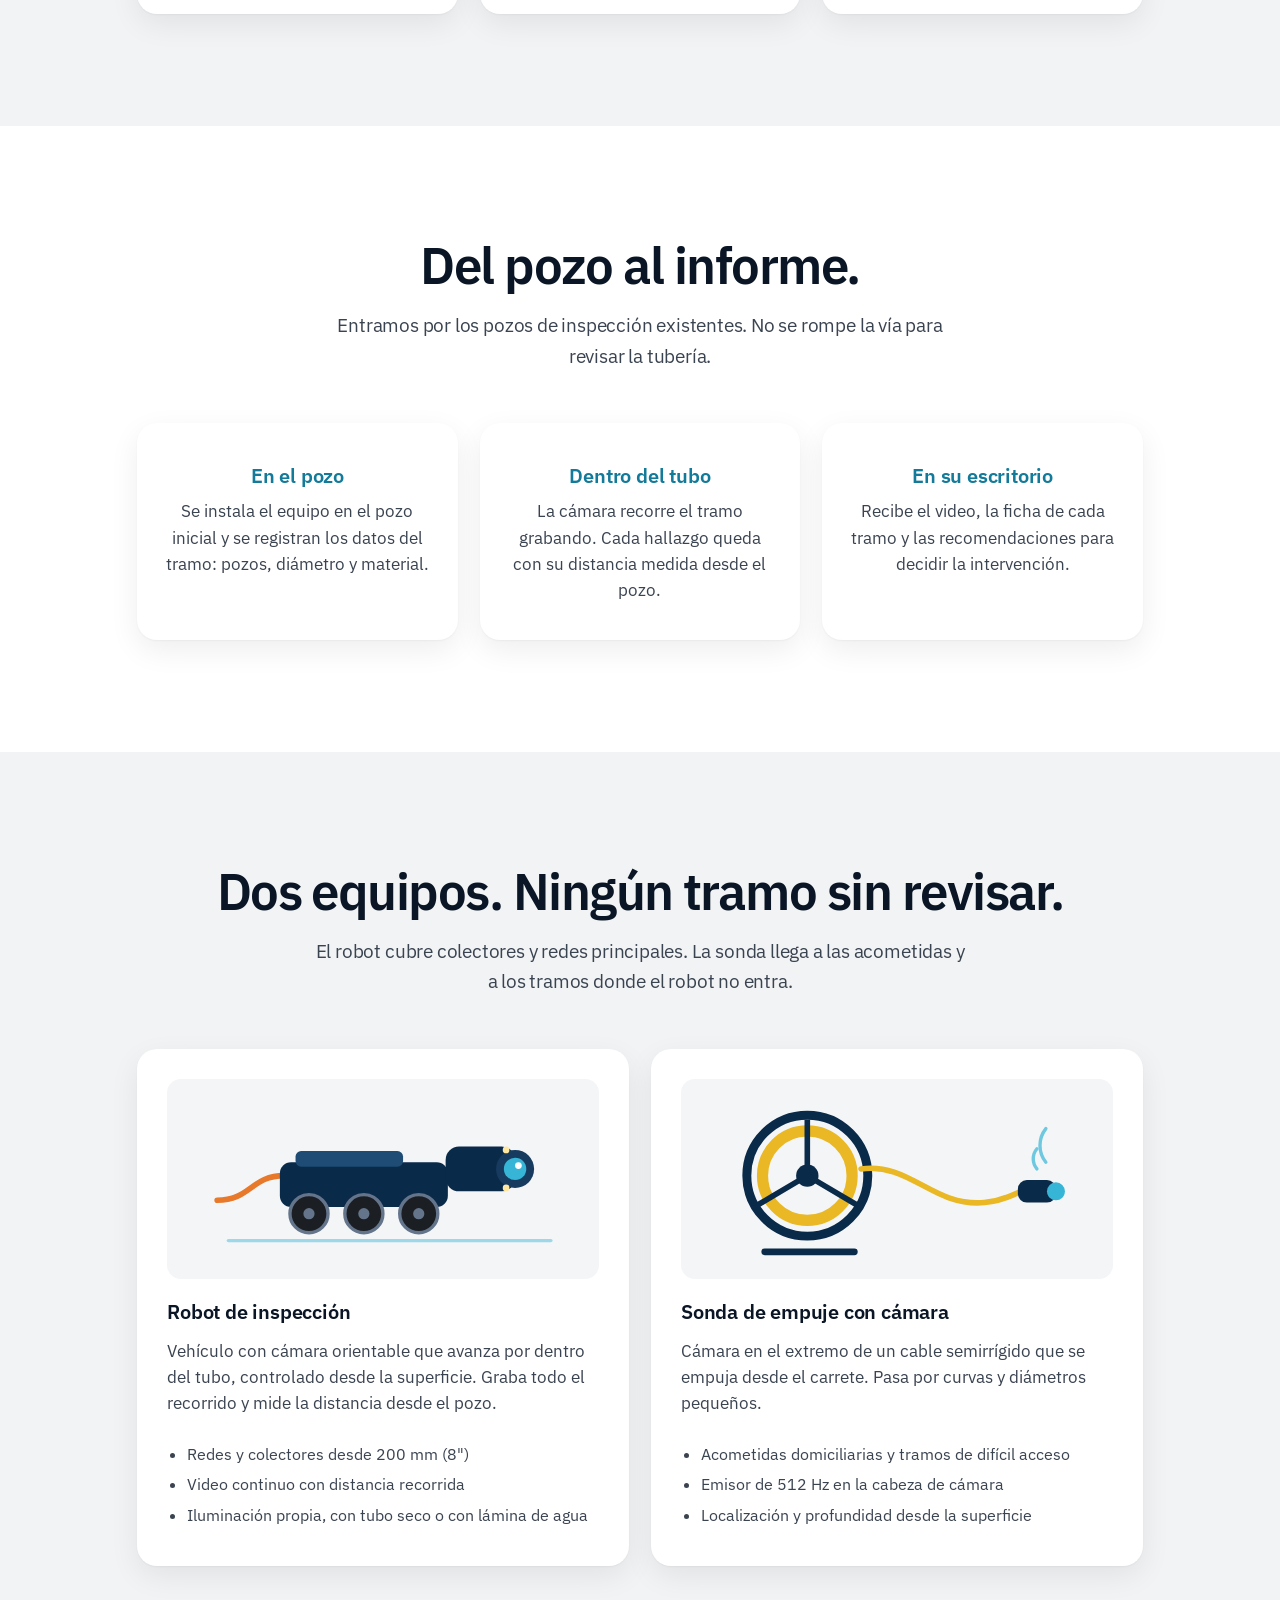
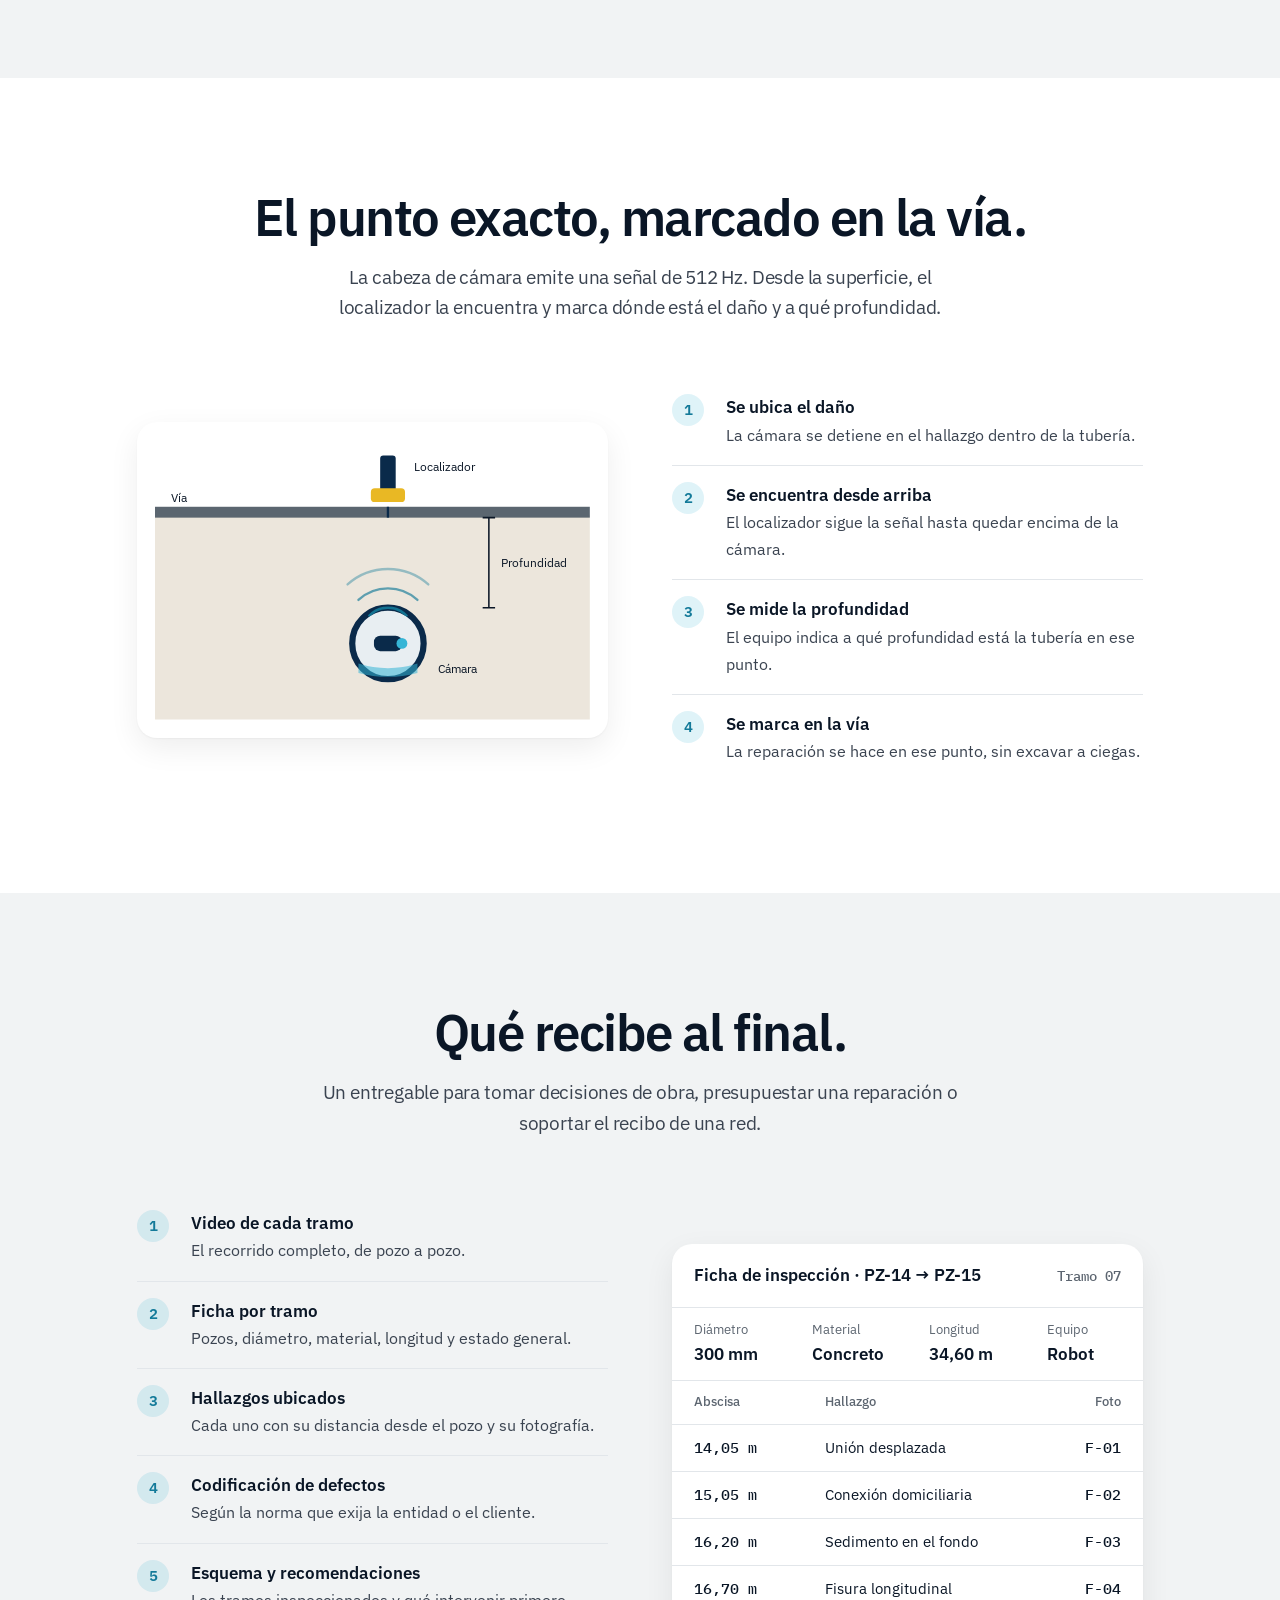
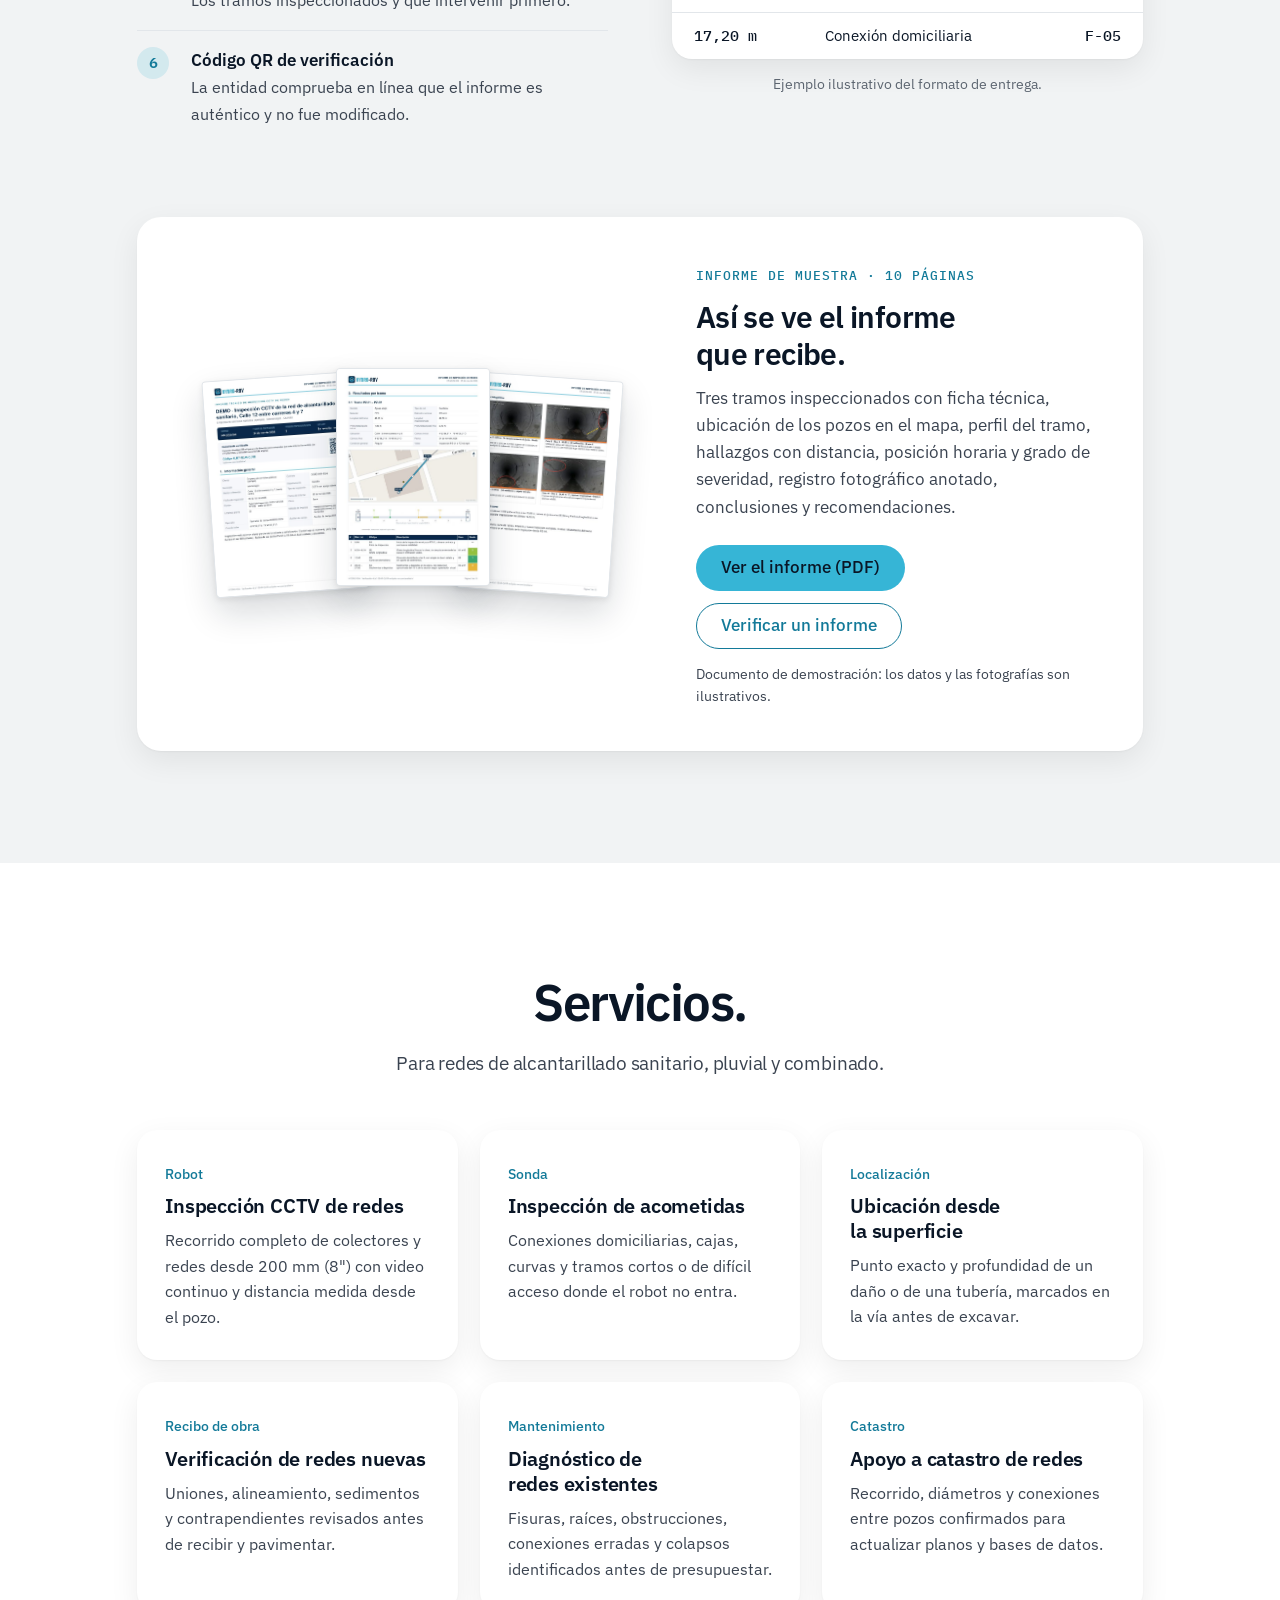
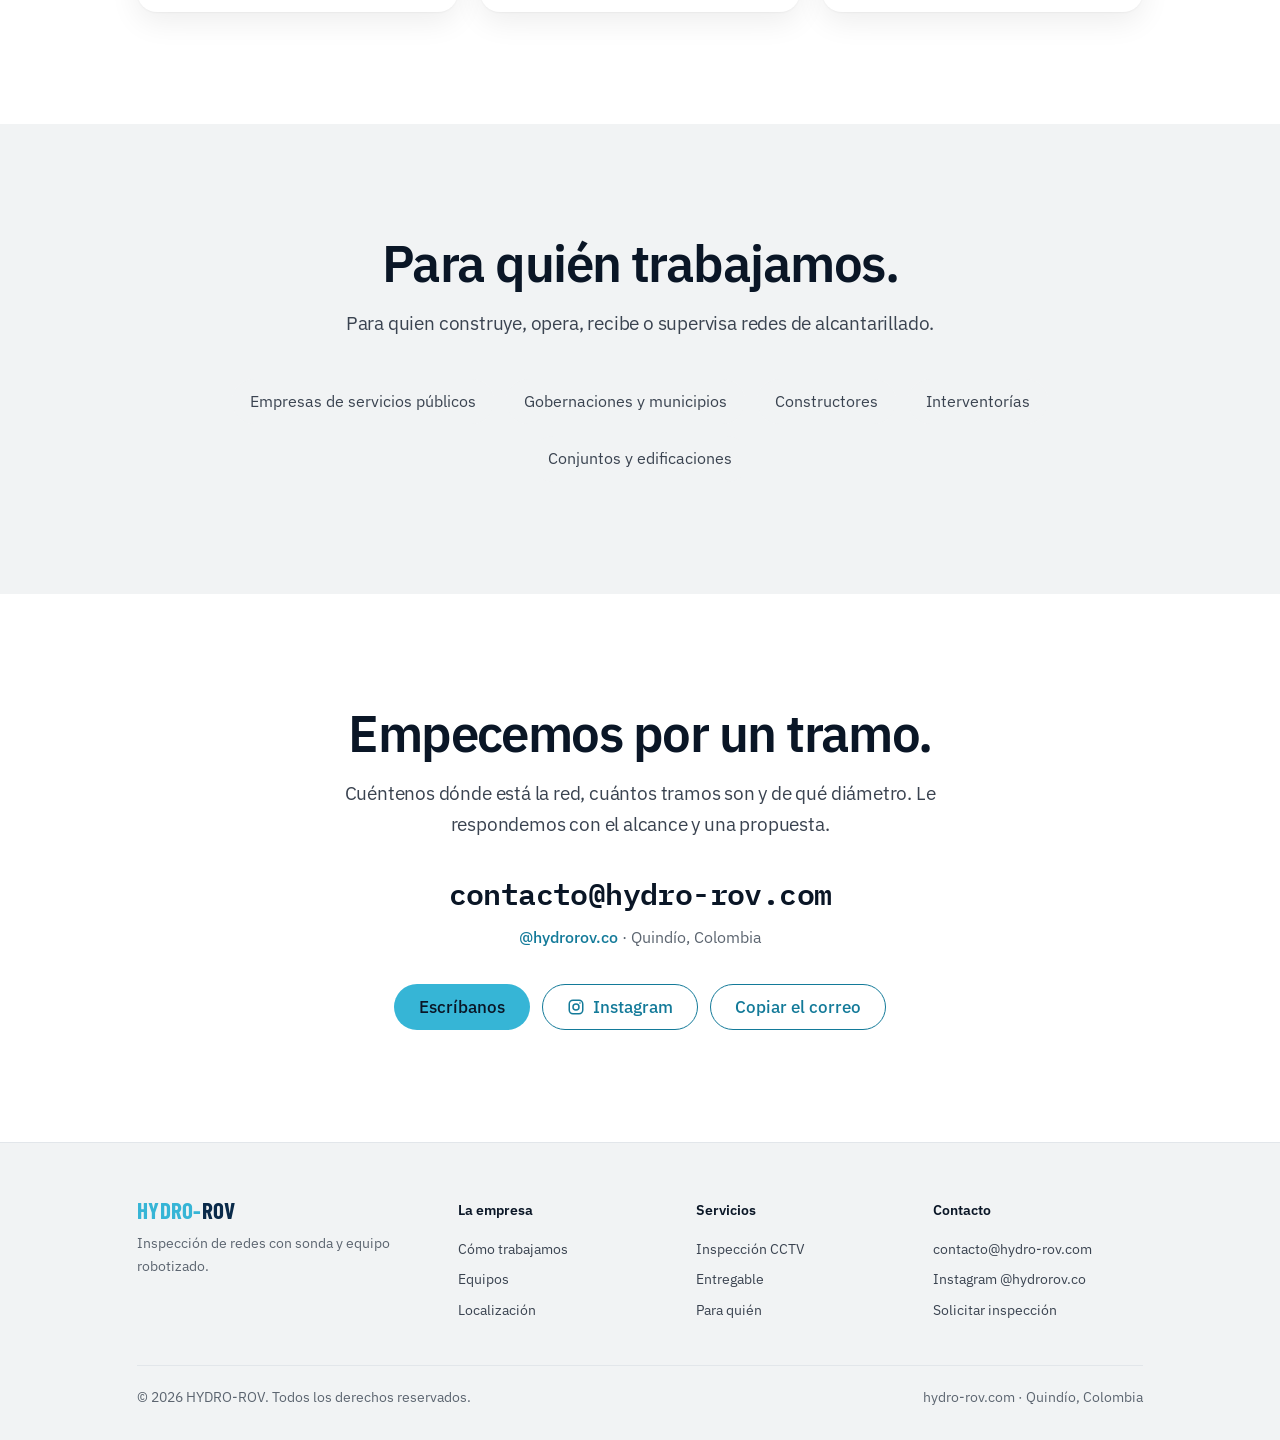
==== commit 8be4a308: "Correo de contacto contacto@hydro-rov.com (reenvío Cloudflare Email Routing a hydrorov.co@gmail.com)" ====
--- a/index.html
+++ b/index.html
@@ -473,10 +473,10 @@
  <div class="wrap c">
   <h2>Empecemos por un tramo.</h2>
   <p class="sub">Cuéntenos dónde está la red, cuántos tramos son y de qué diámetro. Le respondemos con el alcance y una propuesta.</p>
-  <p class="mail mono">hydrorov.co@gmail.com</p>
+  <p class="mail mono">contacto@hydro-rov.com</p>
   <p class="lugar"><a href="https://www.instagram.com/hydrorov.co/" target="_blank" rel="noopener" class="handle">@hydrorov.co</a> · Quindío, Colombia</p>
   <div class="btns">
-   <a class="btn pri" href="mailto:hydrorov.co@gmail.com?subject=Solicitud%20de%20inspecci%C3%B3n%20de%20redes">Escríbanos</a>
+   <a class="btn pri" href="mailto:contacto@hydro-rov.com?subject=Solicitud%20de%20inspecci%C3%B3n%20de%20redes">Escríbanos</a>
    <a class="btn gho ig" href="https://www.instagram.com/hydrorov.co/" target="_blank" rel="noopener"><svg viewBox="0 0 24 24" width="18" height="18" fill="none" stroke="currentColor" stroke-width="2" aria-hidden="true"><rect x="3" y="3" width="18" height="18" rx="5"/><circle cx="12" cy="12" r="4"/><circle cx="17.3" cy="6.7" r="1.1" fill="currentColor" stroke="none"/></svg>Instagram</a>
    <button class="btn gho" id="copiar" type="button">Copiar el correo</button>
    <a class="btn gho" id="wa" href="#" style="display:none">WhatsApp</a>
@@ -491,7 +491,7 @@
    <div><a class="logo" href="#inicio" style="padding:0"><b>HYDRO-</b><span>ROV</span></a><p style="margin-top:10px;max-width:26em">Inspección de redes con sonda y equipo robotizado.</p></div>
    <div><h4>La empresa</h4><a href="#como">Cómo trabajamos</a><a href="#equipos">Equipos</a><a href="#localizacion">Localización</a></div>
    <div><h4>Servicios</h4><a href="#servicios">Inspección CCTV</a><a href="#entregable">Entregable</a><a href="#clientes">Para quién</a></div>
-   <div><h4>Contacto</h4><a href="mailto:hydrorov.co@gmail.com">hydrorov.co@gmail.com</a><a href="https://www.instagram.com/hydrorov.co/" target="_blank" rel="noopener">Instagram @hydrorov.co</a><a href="#contacto">Solicitar inspección</a></div>
+   <div><h4>Contacto</h4><a href="mailto:contacto@hydro-rov.com">contacto@hydro-rov.com</a><a href="https://www.instagram.com/hydrorov.co/" target="_blank" rel="noopener">Instagram @hydrorov.co</a><a href="#contacto">Solicitar inspección</a></div>
   </div>
   <div class="legal"><span>© <span id="anio">2026</span> HYDRO-ROV. Todos los derechos reservados.</span><span>hydro-rov.com · Quindío, Colombia</span></div>
  </div>
@@ -591,7 +591,7 @@
  /* Copiar correo */
  const cp = document.getElementById('copiar');
  cp.addEventListener('click', async () => {
-  try { await navigator.clipboard.writeText('hydrorov.co@gmail.com'); cp.textContent = 'Correo copiado'; }
+  try { await navigator.clipboard.writeText('contacto@hydro-rov.com'); cp.textContent = 'Correo copiado'; }
   catch (e) { cp.textContent = 'Seleccione el correo y cópielo'; }
   setTimeout(() => { cp.textContent = 'Copiar el correo'; }, 2500);
  });
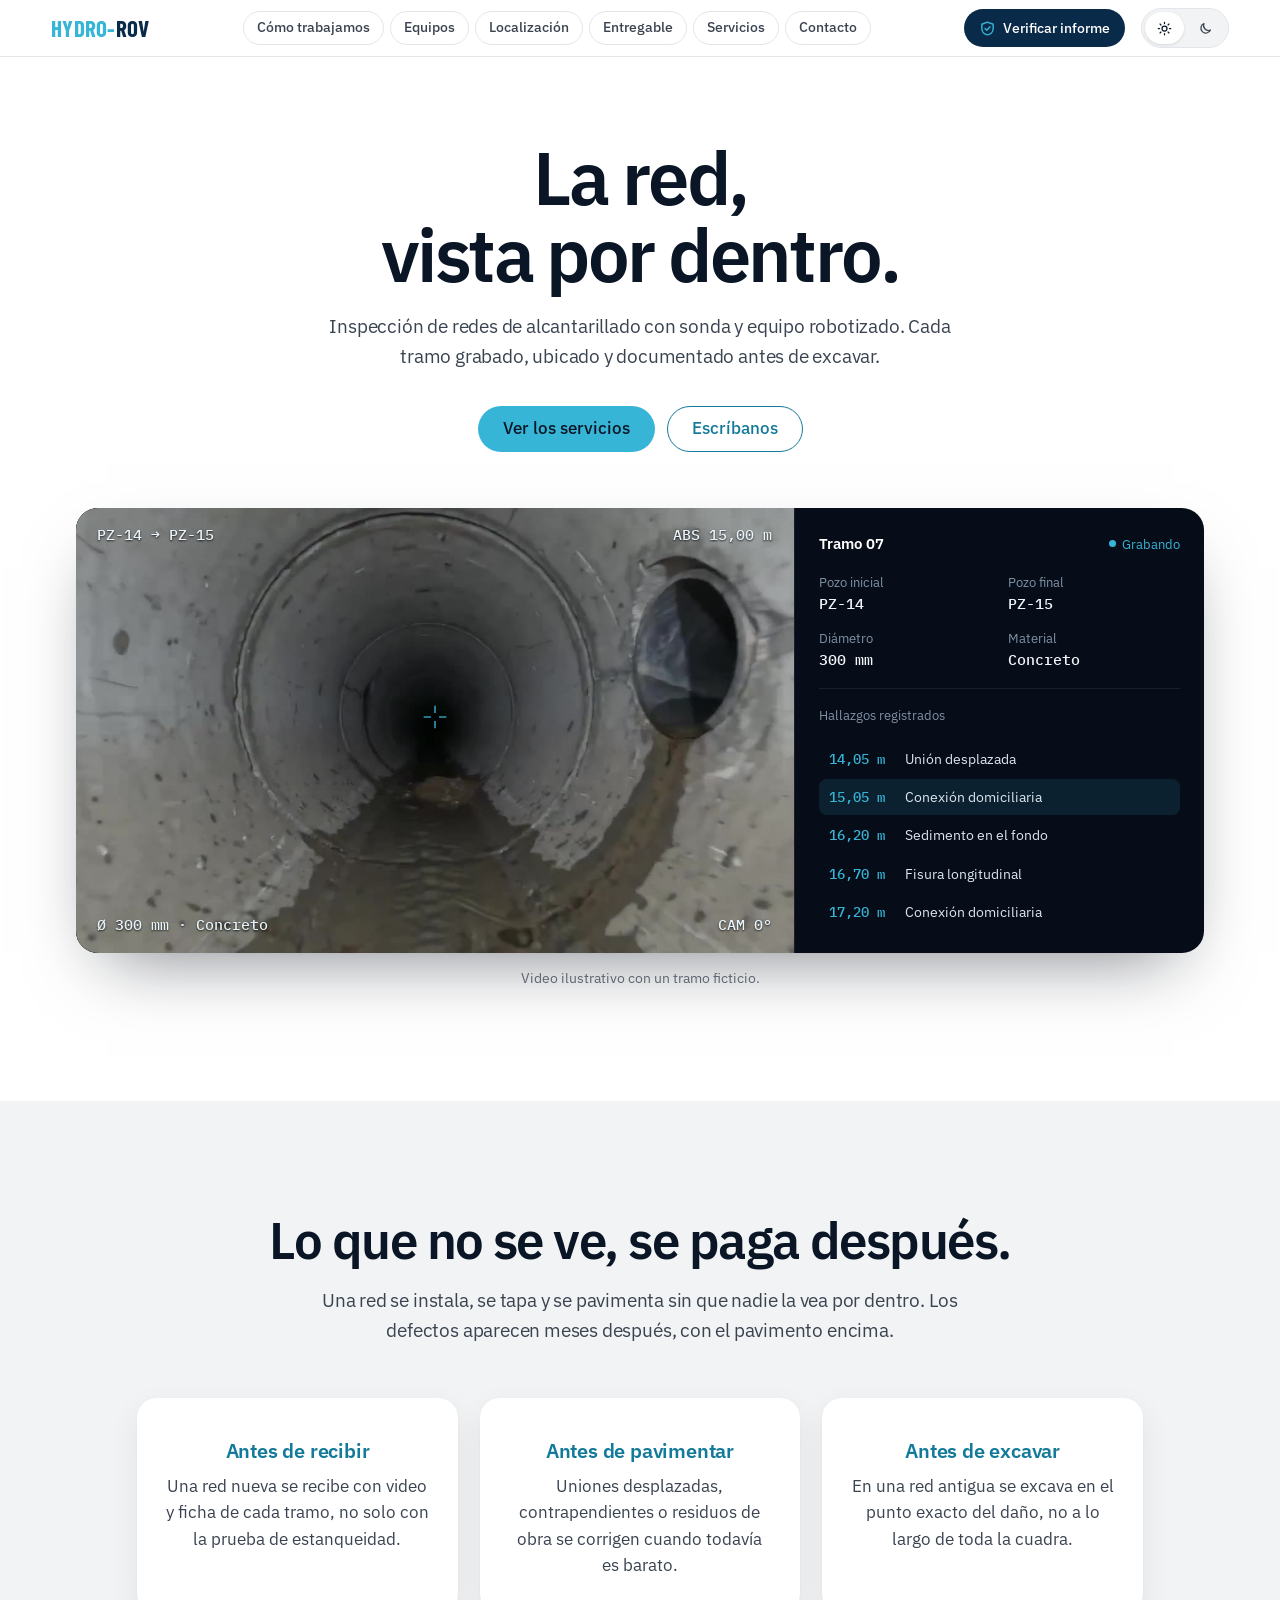
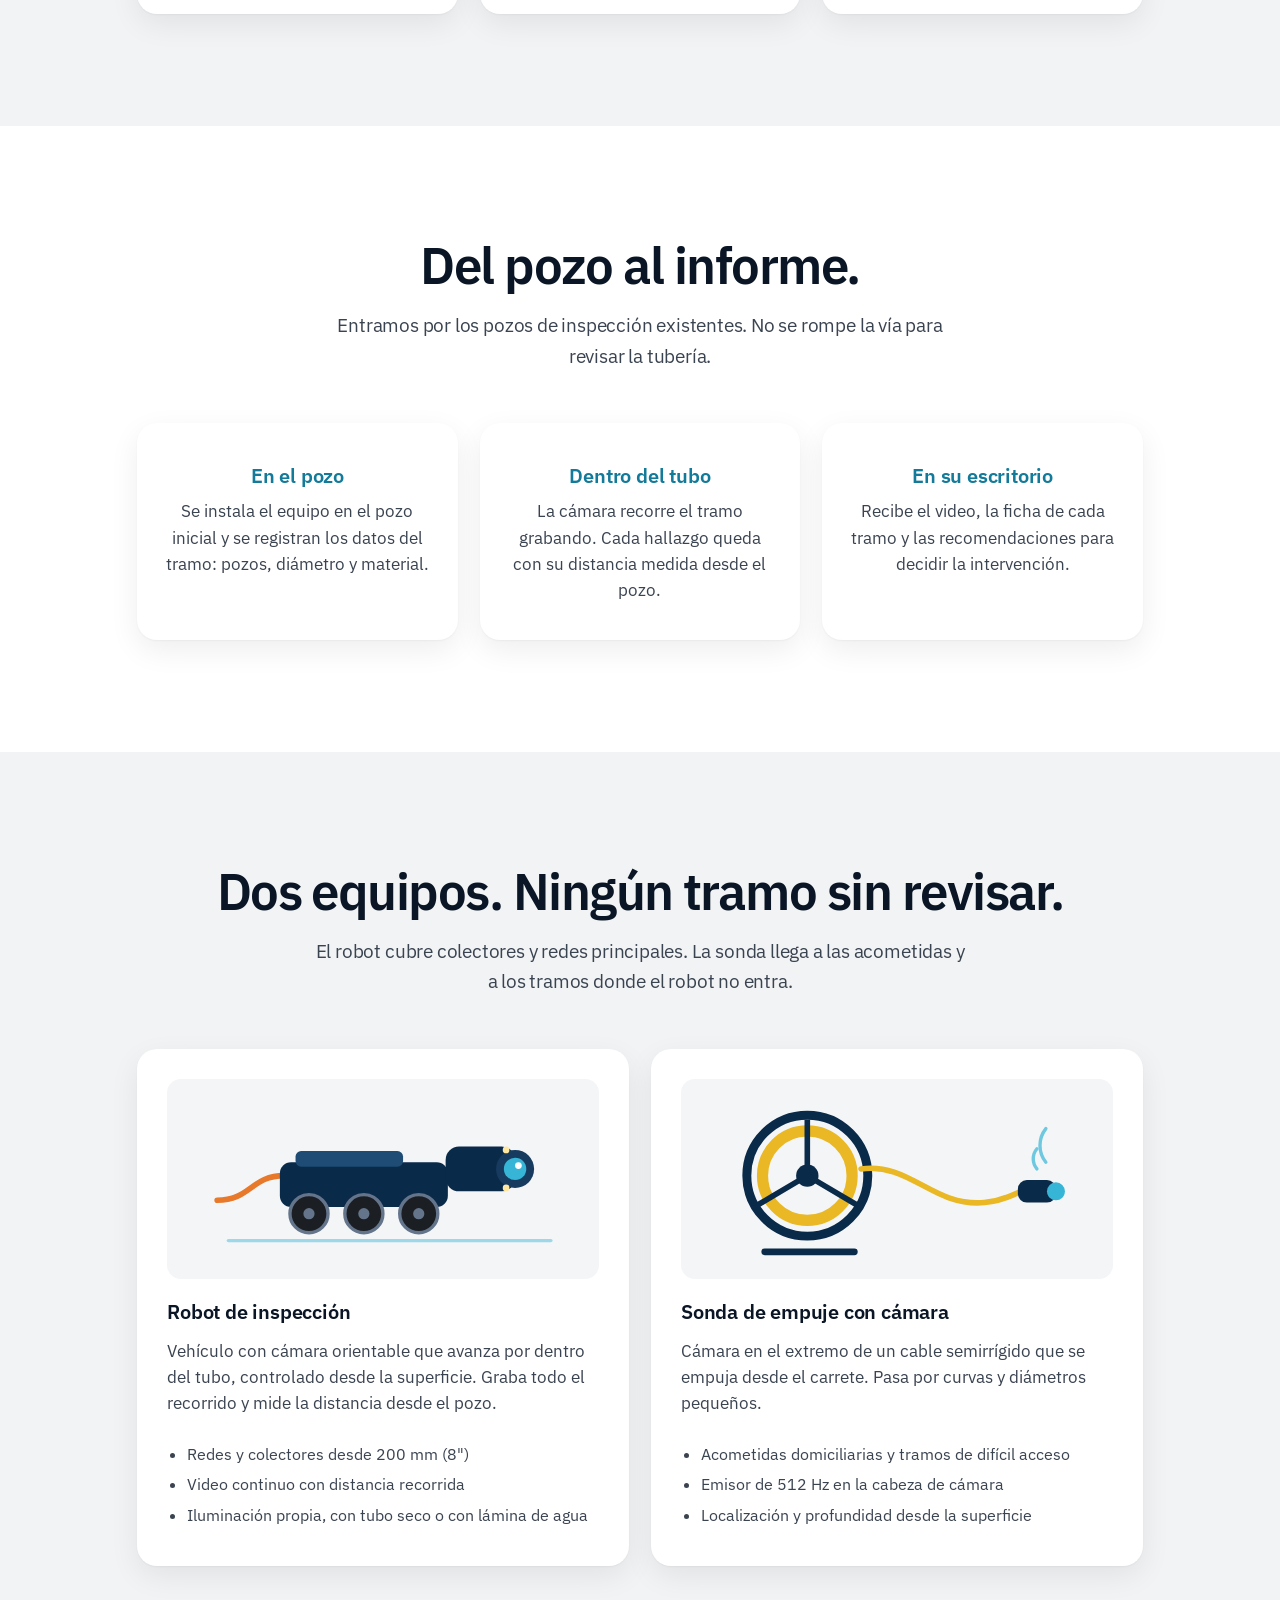
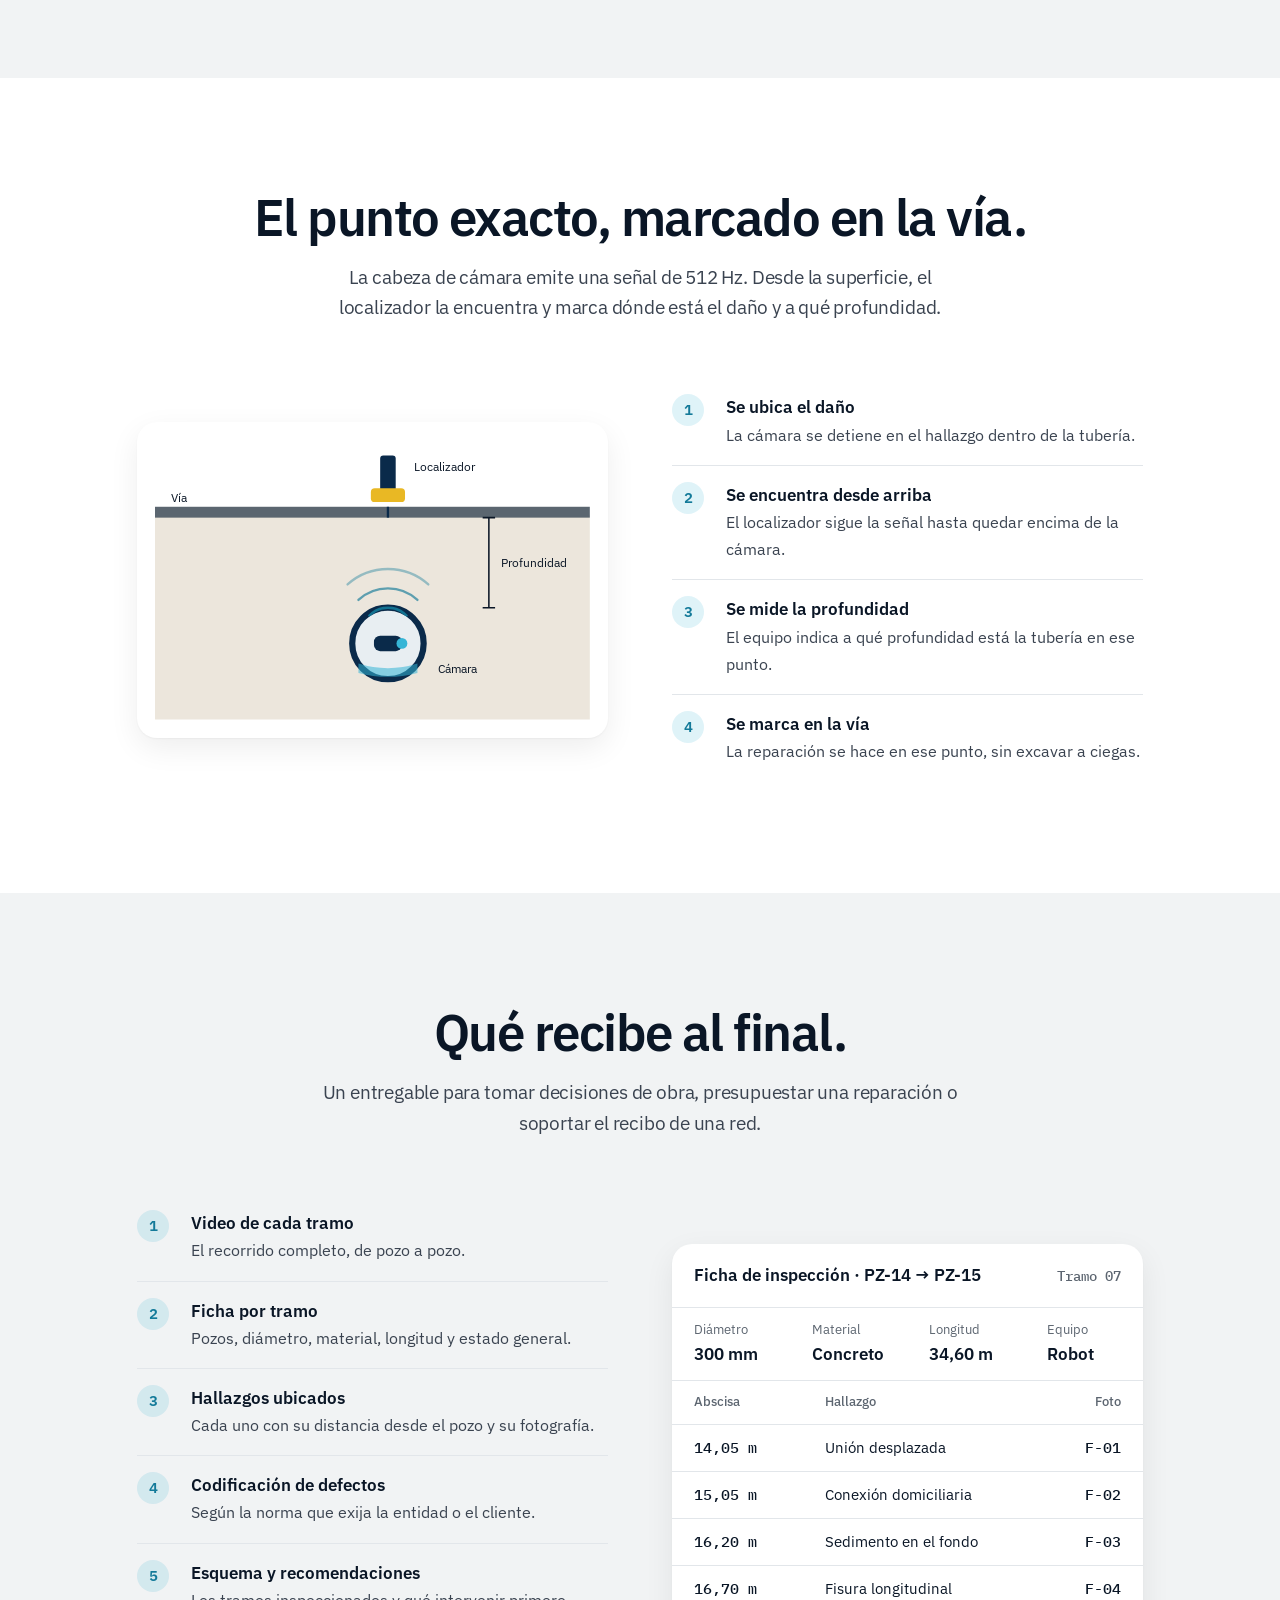
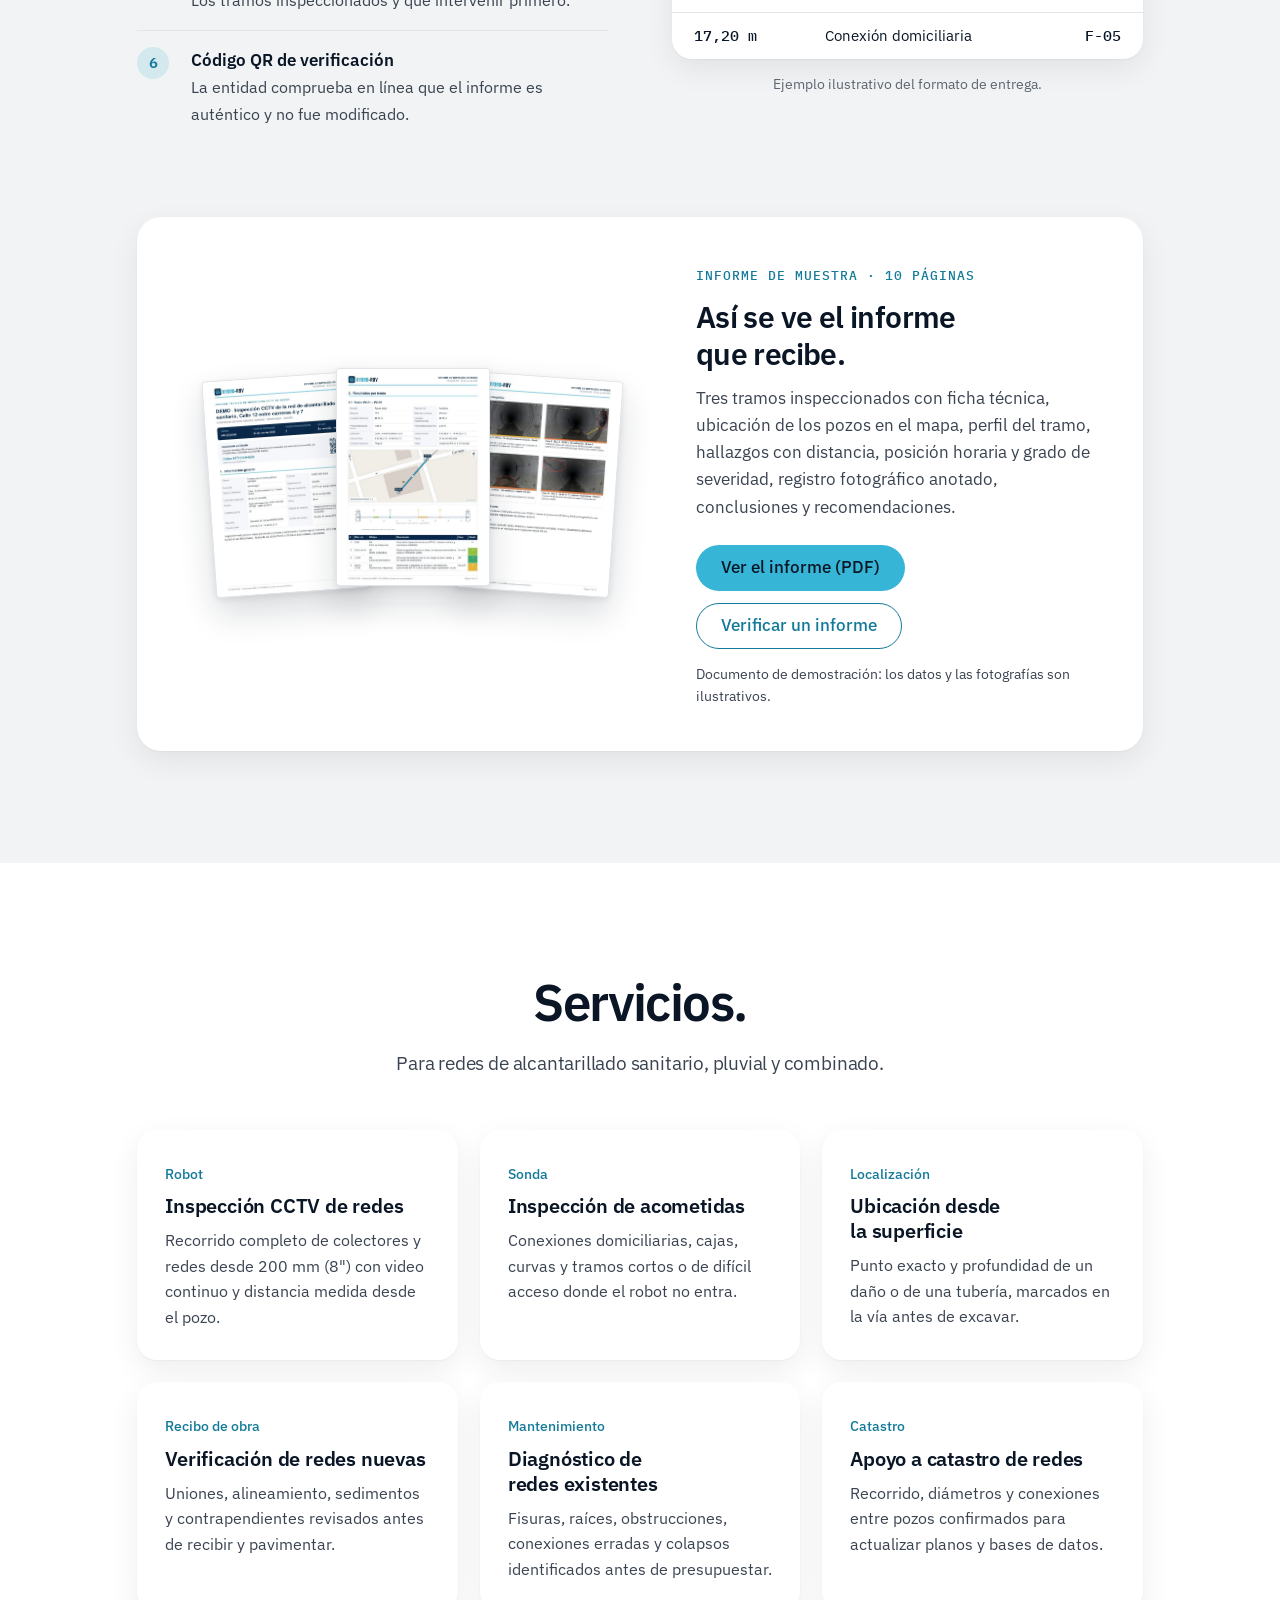
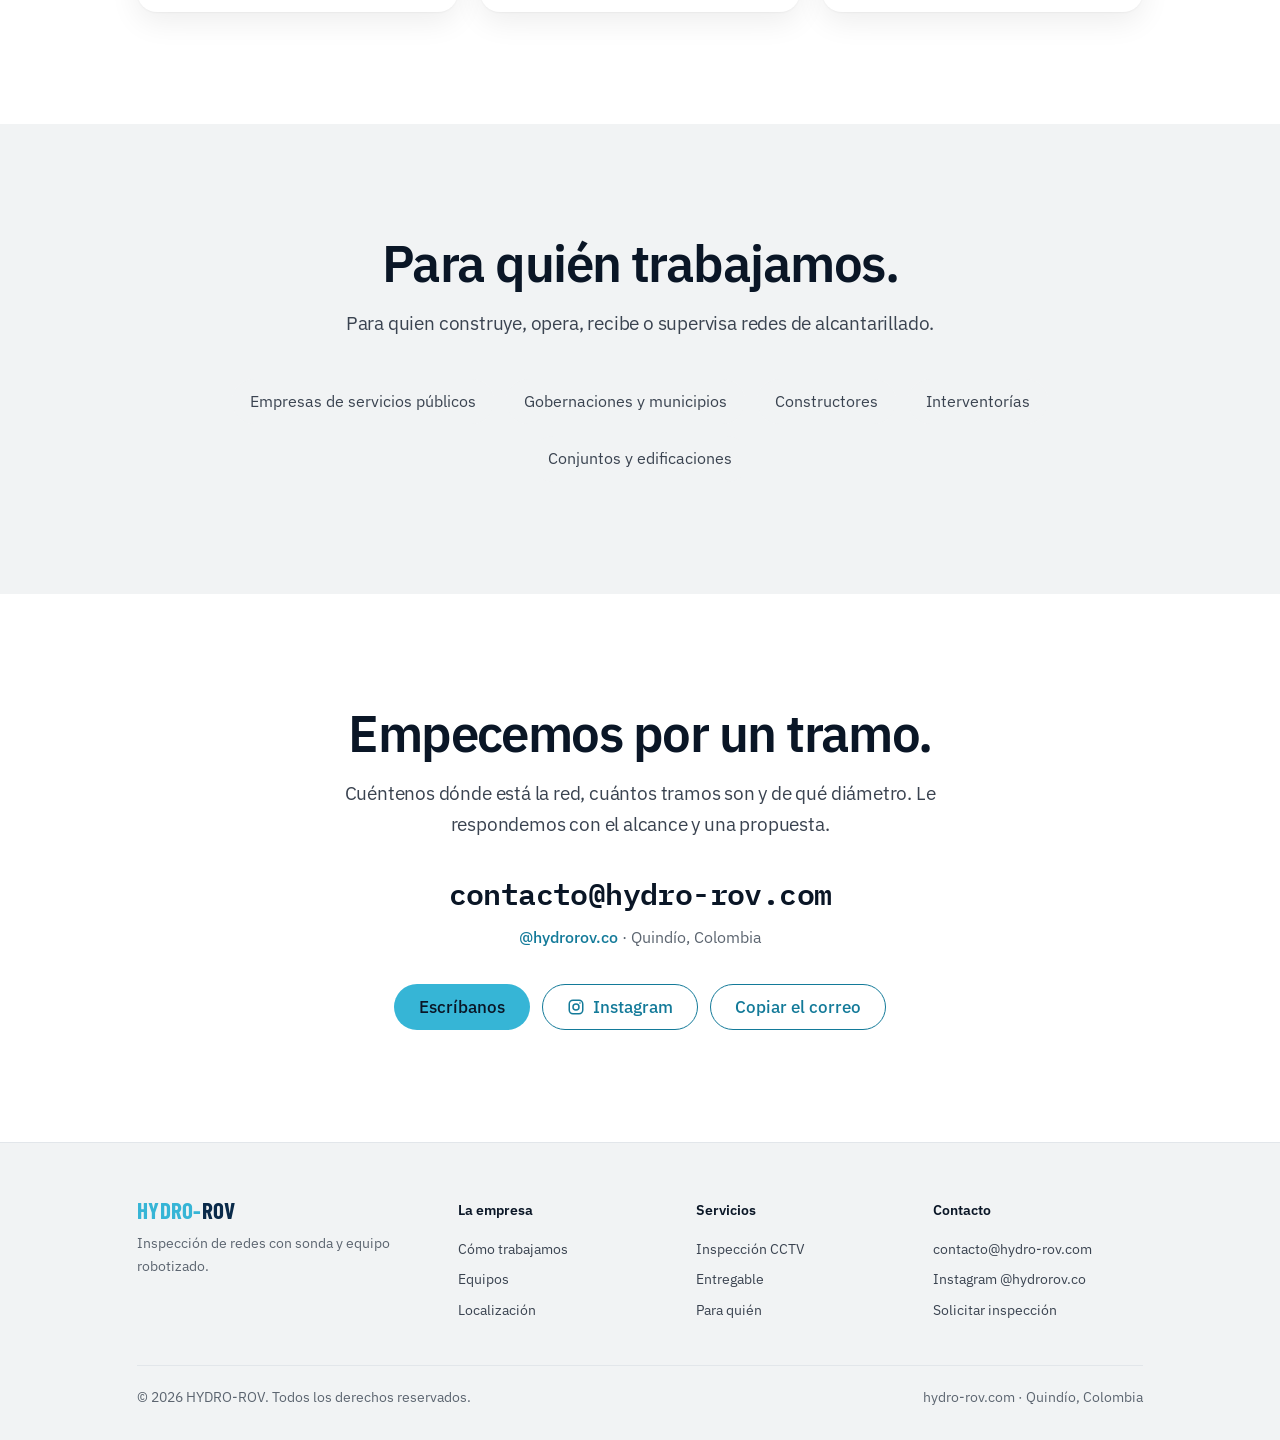
==== commit e1ee5c5e: "Revisión visual integral: acciones de observación bajo la foto, ficha con pie fijo y vista horizonta" ====
--- a/index.html
+++ b/index.html
@@ -244,7 +244,7 @@
    <a href="#contacto">Contacto</a>
   </nav>
   <div class="right">
-  <a class="verif" href="analisis/v/" target="_blank" rel="noopener" title="Comprobar la autenticidad de un informe emitido por HYDRO-ROV"><svg viewBox="0 0 24 24" fill="none" stroke="currentColor" stroke-width="2" stroke-linecap="round" stroke-linejoin="round"><path d="M12 3l8 3v6c0 4.5-3.4 8.3-8 9-4.6-.7-8-4.5-8-9V6z"/><path d="M8.5 12l2.5 2.5 4.5-5"/></svg><span>Verificar <span class="vl">informe</span></span></a>
+  <a class="verif" href="verificar/" target="_blank" rel="noopener" title="Comprobar la autenticidad de un informe emitido por HYDRO-ROV"><svg viewBox="0 0 24 24" fill="none" stroke="currentColor" stroke-width="2" stroke-linecap="round" stroke-linejoin="round"><path d="M12 3l8 3v6c0 4.5-3.4 8.3-8 9-4.6-.7-8-4.5-8-9V6z"/><path d="M8.5 12l2.5 2.5 4.5-5"/></svg><span>Verificar <span class="vl">informe</span></span></a>
   <div class="modo" role="group" aria-label="Vista de la página">
    <button type="button" data-m="light" aria-pressed="true" aria-label="Vista de día" title="Día"><svg viewBox="0 0 24 24" fill="none" stroke="currentColor" stroke-width="2" stroke-linecap="round"><circle cx="12" cy="12" r="4"/><path d="M12 2v2M12 20v2M4.9 4.9l1.4 1.4M17.7 17.7l1.4 1.4M2 12h2M20 12h2M4.9 19.1l1.4-1.4M17.7 6.3l1.4-1.4"/></svg><span>Día</span></button>
    <button type="button" data-m="dark" aria-pressed="false" aria-label="Vista de noche" title="Noche"><svg viewBox="0 0 24 24" fill="none" stroke="currentColor" stroke-width="2" stroke-linecap="round" stroke-linejoin="round"><path d="M20 14.5A8 8 0 0 1 9.5 4a8 8 0 1 0 10.5 10.5z"/></svg><span>Noche</span></button>
@@ -443,7 +443,7 @@
     <p>Tres tramos inspeccionados con ficha técnica, ubicación de los pozos en el mapa, perfil del tramo, hallazgos con distancia, posición horaria y grado de severidad, registro fotográfico anotado, conclusiones y recomendaciones.</p>
     <div class="btns">
      <a class="btn pri" href="media/informe-muestra-hydro-rov.pdf" target="_blank" rel="noopener">Ver el informe (PDF)</a>
-     <a class="btn gho" href="analisis/v/" target="_blank" rel="noopener">Verificar un informe</a>
+     <a class="btn gho" href="verificar/" target="_blank" rel="noopener">Verificar un informe</a>
     </div>
     <p class="note">Documento de demostración: los datos y las fotografías son ilustrativos.</p>
    </div>
